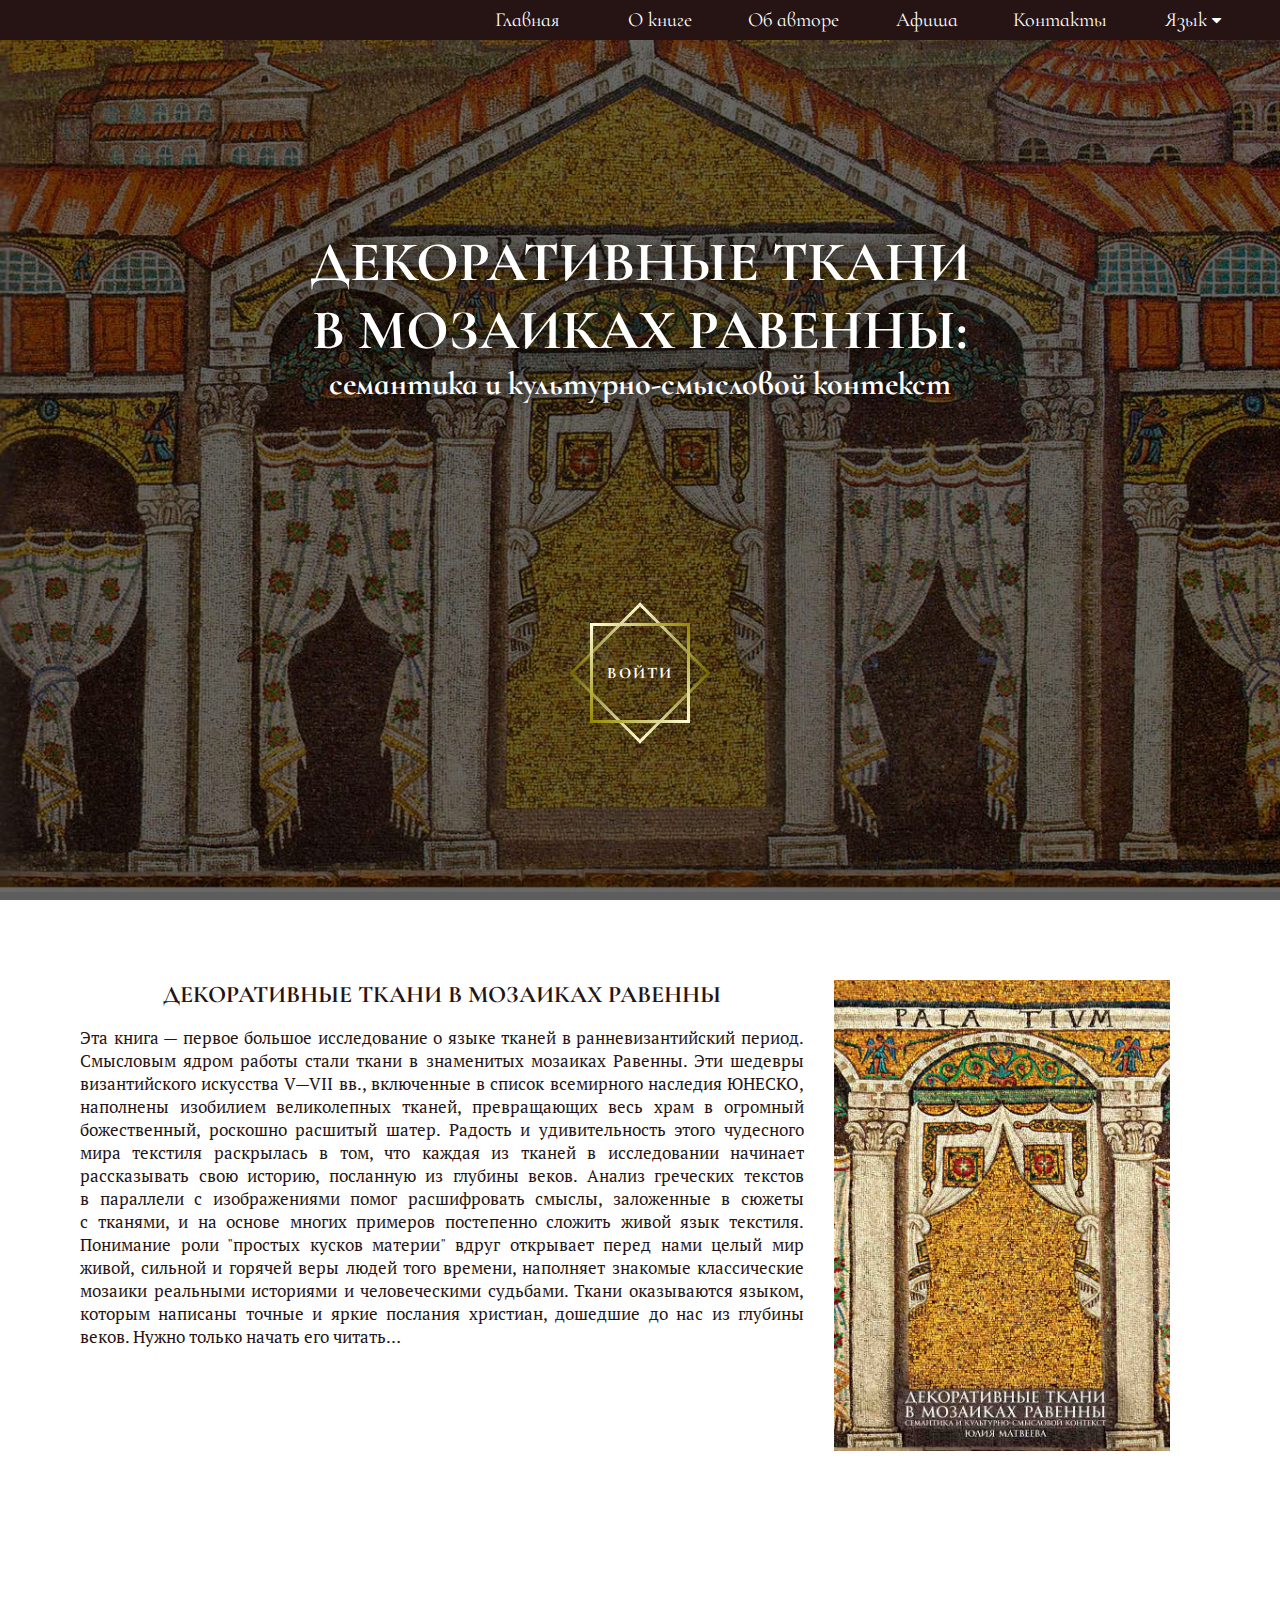
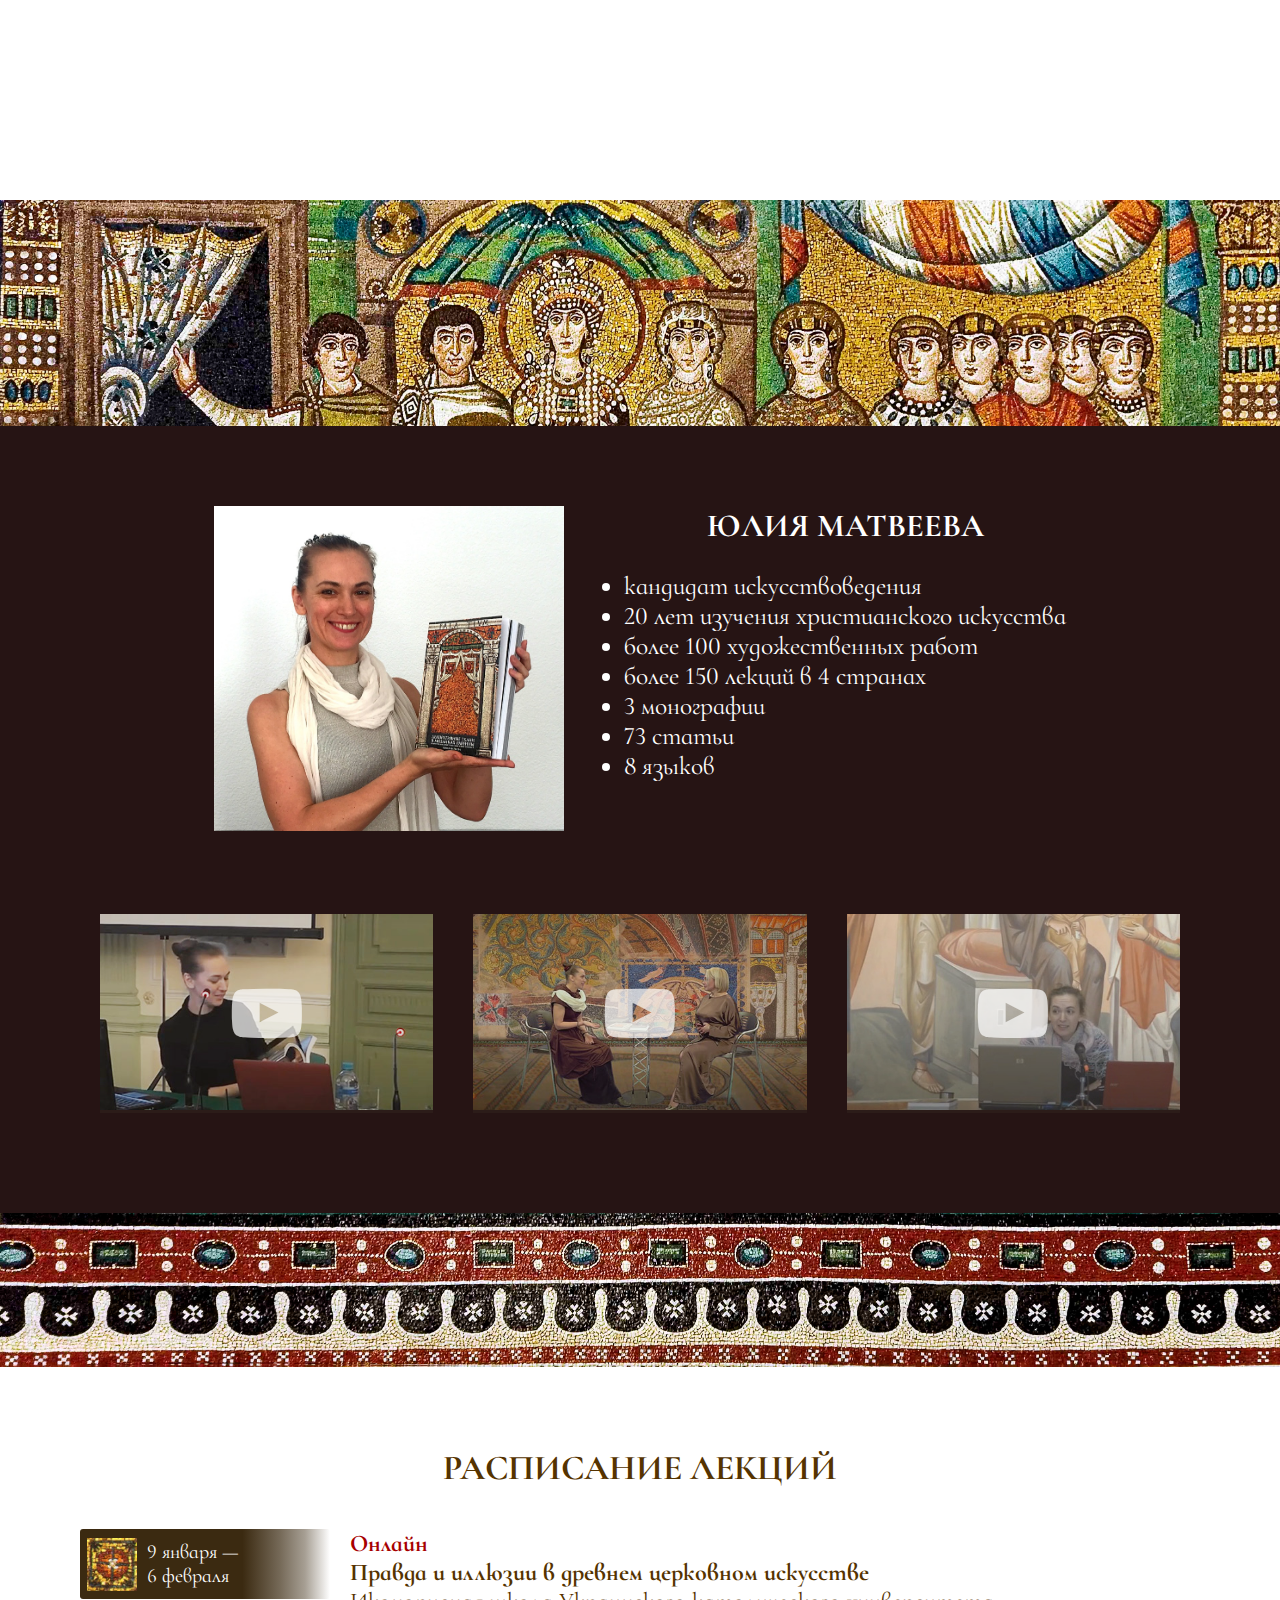
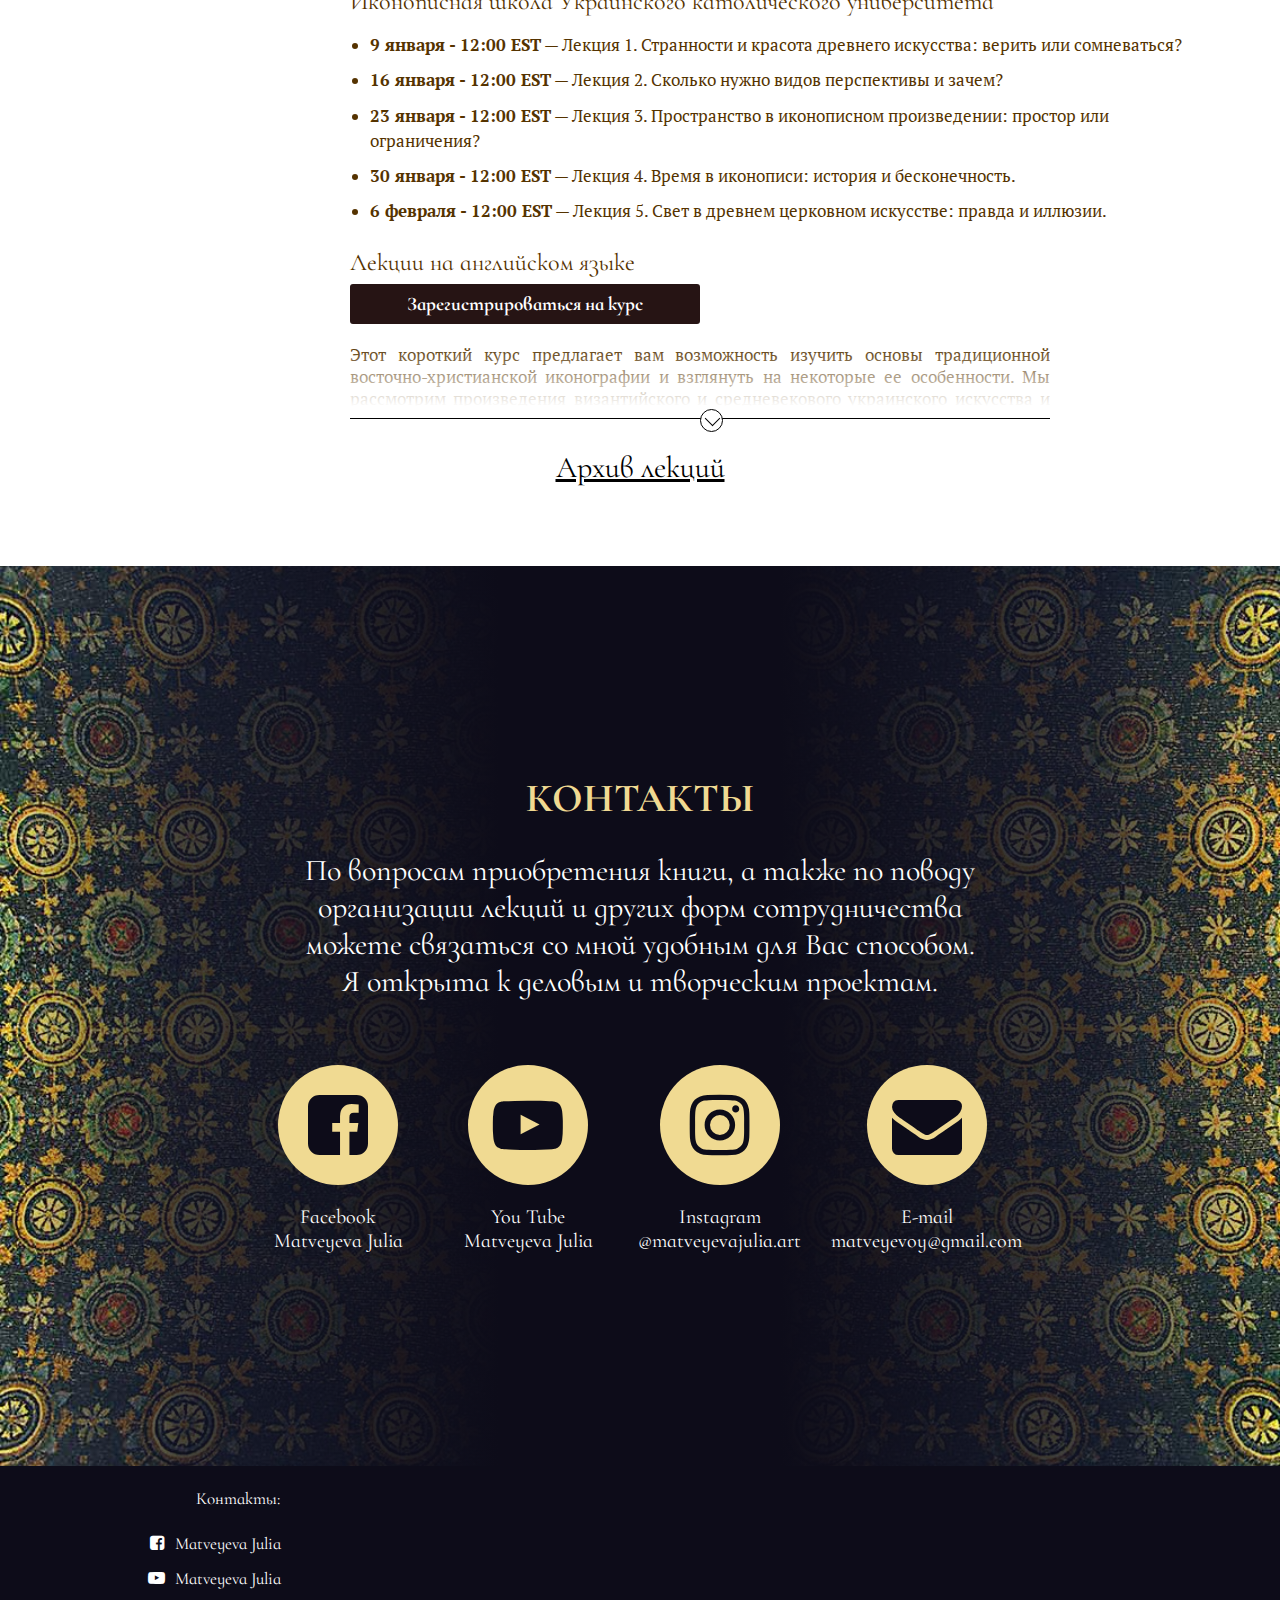
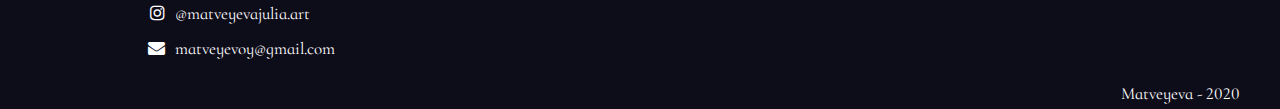
==== index.html @ dfc127df "End of line in index files to LF" ====
<!DOCTYPE html>
<html>
<head>
    <meta charset="UTF-8">
    <meta name="viewport" content="width=device-width, initial-scale=1.0">
    <title>Юлия Матвеева | Декоративные ткани в мозаиках Равенны</title>
    <meta name="description" content="Официальный сайт искусствоведа Юлии Матвеевой. Лекции и публикации о символике литургических тканей в раннехристианских мозаиках">
    <meta name="robots" content="index, follow" />
    <link href="https://matveyevajulia.art/" rel="canonical">
    <link rel="alternate" hreflang="ru" href="https://matveyevajulia.art/" />
    <link rel="alternate" hreflang="en" href="https://matveyevajulia.art/en/" />
    <link rel="shortcut icon" type="image/x-icon" href="favicon.ico" />
    <link href="styles/styles.css" type="text/css" rel="stylesheet">
    <link href="https://maxcdn.bootstrapcdn.com/font-awesome/4.7.0/css/font-awesome.min.css" type="text/css" rel="stylesheet">
    <link rel="preconnect" href="https://fonts.gstatic.com">
    <link href="https://fonts.googleapis.com/css?family=Cormorant+Infant|PT+Serif:wght@400;700|Source+Sans+Pro:wght@700|Montserrat:wght@400;500|Roboto:wght@400;500|Philosopher:wght@400;700&display=swap" rel="stylesheet">
</head>

<body>
<header>
    <nav>
    <ul class="navbar">
        <li><a class="navbar__link" href="https://matveyevajulia.art/">Главная</a></li>
        <li><a class="navbar__link" href="#book">О книге</a></li>
        <li><a class="navbar__link" href="#author">Об авторе</a></li>
        <li><a class="navbar__link" href="https://matveyevajulia.art/lectures.html">Афиша</a></li>
        <li><a class="navbar__link" href="#contacts">Контакты</a></li>
        <li class="dropdown"><a class="navbar__link">Язык&nbsp;<i class="fa fa-caret-down"></i></a>
            <div class="dropdown__list">
                <a class="dropdown__item" href="https://matveyevajulia.art/en/">English</a>
                <a class="dropdown__item" href="https://matveyevajulia.art/">Русский</a>
            </div>
        </li>
        <button class="sidebar__openbtn" onclick="openNav()">&#9776;</button>
    </ul>
    </nav>
</header>

<main>
    <div id="mySidebar" class="sidebar">
        <a href="javascript:void(0)" class="sidebar__closebtn" onclick="closeNav()">&times;</a>
        <div class="sidebar__menu">
            <a class="sidebar__link" href="https://matveyevajulia.art/">Главная</a>
            <a class="sidebar__link" onclick="closeNav()" href="#book">О книге</a>
            <a class="sidebar__link" onclick="closeNav()" href="#author">Об авторе</a>
            <a class="sidebar__link" href="https://matveyevajulia.art/lectures.html">Афиша</a>
            <a class="sidebar__link" onclick="closeNav()" href="#contacts">Контакты</a>
            <br><br>
            <a class="sidebar__link">Язык:</a>
            <a class="sidebar__link" href="https://matveyevajulia.art/en/">English</a>
            <a class="sidebar__link" href="https://matveyevajulia.art/">Русский</a>
        </div>
    </div>

<section id="home" class="home prallax">
    <div class="sepia">
        <div class="title">
            <h1 class="title__upper">ДЕКОРАТИВНЫЕ ТКАНИ <br>В&nbsp;МОЗАИКАХ РАВЕННЫ:</h1>
            <h3>семантика и культурно-смысловой контекст</h3>
        </div>
        <div class="cta-btn">
            <a href="#book" class="cta-btn__link cta-btn__effect">войти</a>
        </div>
    </div>
</section>

<section id="book" class="book">
    <div class="book-description">
        <h2>ДЕКОРАТИВНЫЕ ТКАНИ В&nbsp;МОЗАИКАХ РАВЕННЫ</h2>
        <p>Эта книга — первое большое исследование о&nbsp;языке тканей в&nbsp;ранневизантийский период. Смысловым ядром работы стали ткани в&nbsp;знаменитых мозаиках Равенны. Эти шедевры византийского искусства&nbsp;V—VII&nbsp;вв., включенные в&nbsp;список всемирного наследия&nbsp;ЮНЕСКО, наполнены изобилием великолепных тканей, превращающих весь храм в&nbsp;огромный божественный, роскошно расшитый шатер. Радость и удивительность этого чудесного мира текстиля раскрылась в&nbsp;том, что&nbsp;каждая из&nbsp;тканей в&nbsp;исследовании начинает рассказывать свою историю, посланную из&nbsp;глубины веков. Анализ греческих текстов в&nbsp;параллели с&nbsp;изображениями помог расшифровать смыслы, заложенные в&nbsp;сюжеты с&nbsp;тканями, и&nbsp;на&nbsp;основе многих примеров постепенно сложить живой язык текстиля. Понимание роли "простых кусков материи" вдруг открывает перед нами целый мир живой, сильной и&nbsp;горячей веры людей того времени, наполняет знакомые классические мозаики реальными историями и&nbsp;человеческими судьбами. Ткани оказываются языком, которым написаны точные и&nbsp;яркие послания христиан, дошедшие до&nbsp;нас из&nbsp;глубины веков. Нужно только начать его&nbsp;читать…</p>
    </div>
    <div class="book-cover">
        <img src="ravenna-images/002-Cover-1small.jpg" alt="Book cover">
    </div>
</section>

<img class="decor__img" src="ravenna-images/009-theodora-faces_web.jpg">

<section id="author" class="author">
    <div class="author__container">
        <div class="author__avatar">
            <img class="author__img" src="ravenna-images/024 Portrait with book_crop.jpg" alt="Юлия Матвеева">
        </div>
        <div class="auth-descr">
          <h2 class="auth-descr__headline">ЮЛИЯ МАТВЕЕВА</h2>
          <ul class="auth-descr__list">
              <li>кандидат искусствоведения</li>
              <li>20 лет изучения христианского искусства</li>
              <li>более 100 художественных работ</li>
              <li>более 150 лекций в 4 странах</li>
              <li>3 монографии</li>
              <li>73 статьи</li>
              <li>8 языков</li>
          </ul>
        </div>
    </div>
    <div class="video">
        <div class="video__item">
            <div id="light-1" class="lightbox__light">
                <iframe id="video-1" class="lightbox__iframe" src="https://www.youtube.com/embed/I9l1e0hVhak" frameborder="0" allow="accelerometer; autoplay; encrypted-media; gyroscope; picture-in-picture" allowfullscreen></iframe>
            </div>
            <div id="fade-1" class="lightbox__fade" onClick="lightbox_close1();">
                <a class="lightbox__closex" onclick="lightbox_close1();"></a>
            </div>
            <div id="video_wrapper-1" class="video__wrapper">
                <iframe class="wrapper__iframe" width="560" height="315" src="https://www.youtube.com/embed/I9l1e0hVhak" frameborder="0" allow="accelerometer; autoplay; encrypted-media; gyroscope; picture-in-picture" allowfullscreen></iframe>
            </div>
            <div id="video_overlay-1" class="video__overlay">
                <img class="video__img" src="ravenna-images/video_overlay_tkani_crop0.jpg" alt="Ткани забытых смыслов">
                <div class="video__icon-container" onclick="lightbox_open1();"><i class="fa fa-youtube-play" aria-hidden="true"></i></div>
            </div>
        </div>

        <div class="video__item">
            <div id="light-2" class="lightbox__light">
                <iframe id="video-2" class="lightbox__iframe" src="https://www.youtube.com/embed/jqppnoqoNME" frameborder="0" allow="accelerometer; autoplay; encrypted-media; gyroscope; picture-in-picture" allowfullscreen></iframe>
            </div>
            <div id="fade-2" class="lightbox__fade" onClick="lightbox_close2();">
                <a class="lightbox__closex" onclick="lightbox_close2();"></a> 
            </div>
            <div id="video_wrapper-2" class="video__wrapper">
                <iframe class="wrapper__iframe" width="560" height="315" src="https://www.youtube.com/embed/jqppnoqoNME" frameborder="0" allow="accelerometer; autoplay; encrypted-media; gyroscope; picture-in-picture" allowfullscreen></iframe>
            </div>
            <div id="video_overlay-2" class="video__overlay">
                <img class="video__img" src="ravenna-images/video_overlay_kultura_small1.jpg" alt="Программа КультУра">
                <div class="video__icon-container" onclick="lightbox_open2();"><i class="fa fa-youtube-play" aria-hidden="true"></i></div>
            </div>
        </div>

        <div class="video__item">
            <div id="light-3" class="lightbox__light">
                <iframe id="video-3" class="lightbox__iframe" src="https://www.youtube.com/embed/84jeQnpdbcs" frameborder="0" allow="accelerometer; autoplay; encrypted-media; gyroscope; picture-in-picture" allowfullscreen></iframe>
            </div>
            <div id="fade-3" class="lightbox__fade" onClick="lightbox_close3();">
                <a class="lightbox__closex" onclick="lightbox_close3();"></a>
            </div>
            <div id="video_wrapper-3" class="video__wrapper">
                <iframe class="wrapper__iframe" width="560" height="315" src="https://www.youtube.com/embed/84jeQnpdbcs" frameborder="0" allow="accelerometer; autoplay; encrypted-media; gyroscope; picture-in-picture" allowfullscreen></iframe>
            </div>
            <div id="video_overlay-3" class="video__overlay">
                <img class="video__img" src="ravenna-images/video_overlay_tkani-v_crop1.jpg" alt="Ткани в куполах и апсидах">
                <div class="video__icon-container" onclick="lightbox_open3();"><i class="fa fa-youtube-play" aria-hidden="true"></i></div>
            </div>
        </div>

    </div>
</section>

<img class="decor__img" src="ravenna-images/009-theodora-ribbon_web.jpg">

<section id="timetable" class="timetable">
    <div class="afisha">
        <h2>РАСПИСАНИЕ ЛЕКЦИЙ</h2>
        <div class="stayhome display-none">
            <div class="stayhome__picture"><img class="stayhome__img" src="ravenna-images/sanvitale_crop.jpg"></div>
            <p class="stayhome__message">Запланированных лекций пока&nbsp;нет<br>Оставайтесь дома<br>Берегите себя и&nbsp;своих близких
            <br><br>В ожидании новых встреч вы&nbsp;можете смотреть записи лекций Юлии Матвеевой на&nbsp;<a class="stayhome__link" href="https://www.youtube.com/channel/UCrBBi64IRE66jUUzCjEGi4A">YouTube канале</a></p>
        </div>

        <div class="datelist">
            <li class="lecture-block">
                <div class="flag"><img class="bullet" src="../ravenna-images/bullet.jpg"><div class="date">9 января &mdash; <br>6 февраля</div></div> 
                <div class="event event--online"><b>Правда и иллюзии в&nbsp;древнем церковном искусстве</b>
                    <br>Иконописная школа Украинского католического университета
                    <ul class="lecture-list">
                        <li><span class="lecture-list__date">9 января - 12:00 EST</span> &mdash; Лекция&nbsp;1. Странности и красота древнего искусства: верить или сомневаться?</li>
                        <li><span class="lecture-list__date">16 января - 12:00 EST</span> &mdash; Лекция&nbsp;2. Сколько нужно видов перспективы и зачем?</li>
                        <li><span class="lecture-list__date">23 января - 12:00 EST</span> &mdash; Лекция&nbsp;3. Пространство в иконописном произведении: простор или ограничения?</li>
                        <li><span class="lecture-list__date">30 января - 12:00 EST</span> &mdash; Лекция&nbsp;4. Время в иконописи: история и бесконечность.</li>
                        <li><span class="lecture-list__date">6 февраля - 12:00 EST</span> &mdash; Лекция&nbsp;5. Свет в древнем церковном искусстве: правда и иллюзии.</li>
                    </ul>
                    <div class="price">
                        <p>Лекции на английском языке</p>
                        <a class="basic-btn basic-btn--maroon" href="https://forms.app/sacredartcenter/registration-form" target="_blank">Зарегистрироваться на курс</a>
                    </div>
                        <div class="event-description fade-container">
                        <div id="fade-content-2" class="event-description__text">Этот короткий курс предлагает вам возможность изучить основы традиционной восточно-христианской иконографии и взглянуть на некоторые ее особенности. Мы рассмотрим произведения византийского и средневекового украинского искусства и попытаемся понять взаимосвязь между их богословским / духовным содержанием и художественной формой, в которой это содержание выражено. Обратимся к вопросу: почему некоторые изображения церковного искусства выглядят так странно, что невольно хочется их исправить? Традиционный ответ на этот вопрос был таким: древние художники не понимали правил композиции и анатомии человека. Однако этот ответ выглядит очень наивным и поверхностным, особенно учитывая тот факт, что данные произведения искусства отличаются высоким художественным мастерством. Что, если эти «ошибки» и «искажения» являются преднамеренными и являются частью определенного художественного языка, основанного на законах нашего визуального восприятия?
                            <br><br>Лекции будут посвящены этому особому языку восточно-христианского искусства, который формировался и совершенствовался на протяжении многих веков. Первоначальные замыслы древних авторов становятся очевидными, когда различные аспекты их произведений анализируются и рассматриваются как единое целое.
                            <br>Каждая лекция – одна грань, которая продолжает и достраивает предыдущую. Постепенно раскрывается, как мудро и просто устроены все аспекты художественного языка: формы тел и предметов, пространство, материальность, время и свет. В завершение нас ждет сюрприз – через древнее искусство мы увидим по-новому язык искусства разных времен: от Египта и античной классики до Возрождения, импрессионизма и современных мультфильмов. Что было воспринято искусством Церкви и что оно подарило миру через форму, время, пространство и свет. Курс будет интересен как для тех, кто только знакомится с церковным искусством, так и для тех, кто давно знает и любит его.
                        </div>
                        <div id="fade-overlay-2" class="fade-overlay"></div>
                        <div class="show-more-line"><span class="show-more-circle" onclick="showMore2()"><i id="arrow-2" class="arrow arrow--down"></i></span></div>
                        <!-- <div id="show-more-button-2" class="btn show-more-btn" onclick="showMore2()"><span>Развернуть</span></div> -->
                    </div>
                </div>
            </li>
        </div>
    </div>
    <a class="timetable__archive" href="lectures.html">Архив лекций</a>
</section>

<section id="contacts" class="contacts">
    <div class="blue">
        <h2>КОНТАКТЫ</h2>
        <p class="contact-text">По вопросам приобретения книги, а&nbsp;также по&nbsp;поводу организации лекций и&nbsp;других форм сотрудничества можете&nbsp;связаться со&nbsp;мной удобным для&nbsp;Вас способом.<br>Я открыта к&nbsp;деловым и&nbsp;творческим проектам.</p>
        <div id="linkbar">
            <div class="social" id="facebook">
                <a target="_blank" href="https://www.facebook.com/profile.php?id=100019759774858"><div class="icon"><i class="fa fa-facebook-square" aria-hidden="true"></i></div></a>
                <p>Facebook<br>Matveyeva Julia</p>
            </div>

            <div class="social" id="youtube">
                <a href="https://www.youtube.com/channel/UCrBBi64IRE66jUUzCjEGi4A" target="_blank"><div class="icon"><i class="fa fa-youtube-play" aria-hidden="true"></i></div></a>
                <p>You Tube<br>Matveyeva Julia</p>
            </div>

            <div class="social" id="instagram">
                <a href="https://www.instagram.com/matveyevajulia.art/" target="_blank"><div class="icon"><i class="fa fa-instagram" aria-hidden="true"></i></div></a>
                <p>Instagram<br>@matveyevajulia.art</p>
            </div>

            <div class="social" id="email">
                <a href="mailto:matveyevoy@gmail.com" target="_top"><div class="icon"><i class="fa fa-envelope" aria-hidden="true"></i></div></a>
                <p>E-mail<br>matveyevoy@gmail.com</p>
            </div>

        </div>
    </div>
</section>

</main>

<footer>
    <div class="footer__contacts">
        <p>Контакты:</p>
        <ul class="footer__list">
            <li class="footer__social">
                    <div class="icon--footer"><i class="fa fa-facebook-square" aria-hidden="true"></i>
                    </div>
                    <a target="_blank" href="https://www.facebook.com/profile.php?id=100019759774858">Matveyeva Julia</a>
            </li>
            <li class="footer__social">
                    <div class="icon--footer"><i class="fa fa-youtube-play" aria-hidden="true"></i>
                    </div>
                    <a href="https://www.youtube.com/channel/UCrBBi64IRE66jUUzCjEGi4A" target="_blank">Matveyeva Julia</a>
            </li>
            <li class="footer__social">
                    <div class="icon--footer"><i class="fa fa-instagram" aria-hidden="true"></i>
                    </div>
                    <a href="https://www.instagram.com/matveyevajulia.art/" target="_blank">@matveyevajulia.art</a>
            </li>
            <li class="footer__social">
                    <div class="icon--footer"><i class="fa fa-envelope" aria-hidden="true"></i>
                    </div>
                    <a href="mailto:matveyevoy@gmail.com" target="_top">matveyevoy@gmail.com</a>
            </li>
        </ul>
    </div>
    <div class="footer__copywrite">Matveyeva - 2020</div>
</footer>

<script src="script.js" type="text/javascript"></script>
</body>
</html>
---- styles/styles.css ----
@charset "UTF-8";
*,
*::before,
*::after {
  -webkit-box-sizing: border-box;
  box-sizing: border-box;
}

html {
  scroll-behavior: smooth;
}

body {
  background-color: #e2e2e2;
  font-family: "Cormorant Infant", serif;
  font-size: 10px;
  color: black;
  width: 100%;
  margin: 0;
}

@media (max-width: 500px) {
  body {
    font-size: 7px;
  }
}

a {
  text-decoration: none;
  color: black;
  cursor: pointer;
}

ul {
  list-style: none;
  padding: 0;
}

.cta-btn {
  height: 100px;
  display: -webkit-box;
  display: -ms-flexbox;
  display: flex;
  -webkit-box-align: center;
      -ms-flex-align: center;
          align-items: center;
  -webkit-box-pack: center;
      -ms-flex-pack: center;
          justify-content: center;
  -webkit-font-smoothing: antialiased;
  padding-top: 30vh;
  font-family: "Cormorant Infant", serif;
}

.cta-btn__link {
  color: white;
  text-decoration: none;
  -webkit-transition: 0.3s all ease;
  transition: 0.3s all ease;
}

.cta-btn__link:hover {
  color: white;
}

.cta-btn__link:focus {
  text-decoration: none;
}

.cta-btn__link:active {
  color: #FFF;
}

.cta-btn__effect {
  width: 100px;
  height: 100px;
  line-height: 100px;
  text-align: center;
  text-transform: uppercase;
  letter-spacing: 2px;
  font-weight: bold;
  font-size: 1.6em;
  position: relative;
}

.cta-btn__effect:after {
  -webkit-transition: 0.3s all ease;
  transition: 0.3s all ease;
  content: '';
  position: absolute;
  left: 0;
  top: 0;
  bottom: 0;
  right: 0;
  /*border-radius:3px; */
  border: 3px solid;
  border-image-source: linear-gradient(45deg, #948900, #fffed5, #948900);
  border-image-slice: 1;
}

.cta-btn__effect:before {
  content: '';
  position: absolute;
  /*border-radius:3px; */
  left: 0;
  top: 0;
  bottom: 0;
  right: 0;
  -webkit-transform: rotate(45deg);
  transform: rotate(45deg);
  border: 3px solid;
  border-image-source: linear-gradient(45deg, #746b00, #fffed5, #746b00);
  border-image-slice: 1;
}

.cta-btn__effect:hover:after {
  -webkit-transform: rotate(45deg);
  transform: rotate(45deg);
}

.cta-btn__effect:active {
  -webkit-transform: scale(1.1);
  transform: scale(1.1);
}

.cta-btn__effect:active:before {
  background-color: white;
}

.cta-btn__effect:active:after {
  border-color: white;
}

@media (max-width: 960px) {
  .cta-btn {
    padding-top: 100px;
  }
}

@media (max-width: 500px) {
  .cta-btn {
    font-size: 1.5em;
  }
}

.basic-btn {
  display: block;
  width: 350px;
  border-radius: 3px;
  padding: 5px;
  font-size: 0.8em;
  font-weight: bold;
  text-align: center;
}

.basic-btn--maroon {
  background-color: #261414;
  border: 3px solid #261414;
  color: white;
}

.basic-btn--maroon:hover {
  background-color: white;
  color: #261414;
}

.basic-btn--white {
  background-color: white;
  border: 3px solid white;
  color: #261414;
}

.basic-btn--white:hover {
  background-color: #261414;
  color: white;
}

.order-btn {
  width: 200px;
  font-size: 2em;
  margin: 40px 20px 20px 50px;
}

.contact-form {
  display: -webkit-box;
  display: -ms-flexbox;
  display: flex;
  margin: 80px;
  color: white;
}

.fs-frm {
  border: 2px solid white;
  border-radius: 3px;
  padding: 20px;
  max-width: 50%;
}

.fs-frm--lightbox {
  margin: auto;
  display: block;
  max-width: 500px;
  font-family: "PT Serif", serif;
  background-color: white;
}

@media (max-width: 1100px) {
  .contact-form {
    -webkit-box-orient: vertical;
    -webkit-box-direction: normal;
        -ms-flex-direction: column;
            flex-direction: column;
    -webkit-box-align: center;
        -ms-flex-align: center;
            align-items: center;
  }
}

.fs-frm__label {
  border: none;
  border-radius: 3px;
  width: 100%;
  padding: 0;
  margin: 0;
  font-size: .825rem;
  margin-bottom: .5rem;
  padding-top: .2rem;
  display: -webkit-box;
  display: -ms-flexbox;
  display: flex;
  -webkit-box-align: baseline;
      -ms-flex-align: baseline;
          align-items: baseline;
}

.fs-frm__input {
  border: none;
  border-radius: 3px;
  display: block;
  width: 100%;
  padding: 0;
  margin: 0;
  border: 1px solid rgba(0, 0, 0, 0.2);
  background-color: rgba(0, 0, 0, 0.1);
  padding: .75em 1rem;
  margin-bottom: 1.1rem;
}

.fs-frm__select {
  border: none;
  border-radius: 3px;
  display: block;
  width: 100%;
  padding: 0;
  margin: 0;
  background-color: rgba(0, 0, 0, 0.1);
  padding: .75em 1rem;
  margin-bottom: 1.1rem;
  color: gray;
}

.fs-frm__select--lightbox {
  border: 1px solid rgba(0, 0, 0, 0.2);
}

.fs-frm__textarea {
  border-radius: 3px;
  display: block;
  width: 100%;
  padding: 0;
  margin: 0;
  border: 1px solid rgba(0, 0, 0, 0.2);
  background-color: rgba(0, 0, 0, 0.1);
  padding: .75em 1rem;
  margin-bottom: 1.1rem;
  resize: vertical;
}

.fs-frm__fieldset {
  border: none;
  border-radius: 3px;
  display: block;
  width: 100%;
  padding: 0;
  margin: 0;
}

.fs-frm legend,
.fs-frm ::-webkit-input-placeholder {
  font-size: .825rem;
  margin-bottom: .5rem;
  padding-top: .2rem;
  display: -webkit-box;
  display: flex;
  -webkit-box-align: baseline;
          align-items: baseline;
}

.fs-frm legend,
.fs-frm :-ms-input-placeholder {
  font-size: .825rem;
  margin-bottom: .5rem;
  padding-top: .2rem;
  display: -ms-flexbox;
  display: flex;
  -ms-flex-align: baseline;
      align-items: baseline;
}

.fs-frm legend,
.fs-frm ::-ms-input-placeholder {
  font-size: .825rem;
  margin-bottom: .5rem;
  padding-top: .2rem;
  display: -ms-flexbox;
  display: flex;
  -ms-flex-align: baseline;
      align-items: baseline;
}

.fs-frm legend,
.fs-frm ::placeholder {
  font-size: .825rem;
  margin-bottom: .5rem;
  padding-top: .2rem;
  display: -webkit-box;
  display: -ms-flexbox;
  display: flex;
  -webkit-box-align: baseline;
      -ms-flex-align: baseline;
          align-items: baseline;
}

.fs-frm input:focus,
.fs-frm select:focus,
.fs-frm textarea:focus {
  background-color: white;
  outline-style: solid;
  outline-width: thin;
  outline-color: gray;
  outline-offset: -1px;
}

.fs-frm [type="button"],
.fs-frm [type="submit"],
.fs-frm [type="reset"] {
  width: auto;
  cursor: pointer;
  -webkit-appearance: button;
  -moz-appearance: button;
  appearance: button;
}

.fs-frm [type="button"]:focus,
.fs-frm [type="submit"]:focus,
.fs-frm [type="reset"]:focus {
  outline: none;
}

.fs-frm [type="submit"],
.fs-frm [type="reset"] {
  margin-bottom: 0;
}

.fs-frm [type="checkbox"] {
  -webkit-appearance: checkbox;
     -moz-appearance: checkbox;
          appearance: checkbox;
  display: inline-block;
  width: auto;
  margin: 0 .5em 0 0 !important;
}

.fs-frm [type="radio"] {
  -webkit-appearance: radio;
     -moz-appearance: radio;
          appearance: radio;
}

.form-row {
  display: -webkit-box;
  display: -ms-flexbox;
  display: flex;
  -webkit-box-pack: justify;
      -ms-flex-pack: justify;
          justify-content: space-between;
}

.form-block:first-child {
  margin-right: 10px;
}

@media (max-width: 525px) {
  .form-row {
    -webkit-box-orient: vertical;
    -webkit-box-direction: normal;
        -ms-flex-direction: column;
            flex-direction: column;
  }
  .form-block:first-child {
    margin-right: 0;
  }
}

.fs-frm__button {
  font-size: 1.7em;
  font-family: "Cormorant Infant", serif;
  margin-right: auto;
  margin-left: auto;
}

.fs-frm__button--lightbox {
  font-size: 1.8em;
  font-family: "PT Serif", serif;
  font-weight: normal;
}

header {
  display: -webkit-box;
  display: -ms-flexbox;
  display: flex;
  -webkit-box-orient: horizontal;
  -webkit-box-direction: normal;
      -ms-flex-direction: row;
          flex-direction: row;
  -webkit-box-pack: end;
      -ms-flex-pack: end;
          justify-content: flex-end;
  position: fixed;
  width: 100%;
  top: 0;
  height: 40px;
  padding: 0px 20px;
  background-color: #261414;
  z-index: 1;
}

nav {
  display: -webkit-box;
  display: -ms-flexbox;
  display: flex;
  -webkit-box-align: center;
      -ms-flex-align: center;
          align-items: center;
  text-align: center;
  width: 800px;
}

.navbar {
  font-size: 2em;
  display: -webkit-box;
  display: -ms-flexbox;
  display: flex;
  -webkit-box-orient: horizontal;
  -webkit-box-direction: normal;
      -ms-flex-direction: row;
          flex-direction: row;
  -ms-flex-pack: distribute;
      justify-content: space-around;
  -webkit-box-align: center;
      -ms-flex-align: center;
          align-items: center;
  margin: 0;
  height: 100%;
  width: 100%;
}

nav li {
  display: -webkit-box;
  display: -ms-flexbox;
  display: flex;
  height: 100%;
  width: 100%;
}

.navbar__link {
  color: white;
  display: -webkit-box;
  display: -ms-flexbox;
  display: flex;
  height: 100%;
  width: 100%;
  -webkit-box-align: center;
      -ms-flex-align: center;
          align-items: center;
  -webkit-box-pack: center;
      -ms-flex-pack: center;
          justify-content: center;
  position: relative;
}

.navbar__link .fa {
  font-size: 0.8em;
}

.dropdown__list {
  display: none;
  position: absolute;
  background-color: #261414;
  min-width: 150px;
  padding: 40px 15px 15px 15px;
  z-index: 1;
}

.dropdown:hover .dropdown__list {
  display: block;
}

.dropdown__item {
  display: block;
  padding: 5px;
  color: white;
}

.dropdown__item:hover {
  text-decoration: underline;
}

@media (max-width: 800px) {
  header {
    padding: 0;
  }
  nav {
    width: 100%;
  }
  .navbar__link {
    width: 100%;
  }
}

a.navbar__link:after {
  background: none repeat scroll 0 0 transparent;
  bottom: 0;
  content: "";
  display: block;
  height: 2px;
  left: 50%;
  position: absolute;
  background: #fff;
  -webkit-transition: width 0.3s ease 0s, left 0.3s ease 0s;
  transition: width 0.3s ease 0s, left 0.3s ease 0s;
  width: 0;
}

a.navbar__link:hover:after {
  width: 100%;
  left: 0;
}

@media screen and (max-width: 750px) {
  .navbar__link {
    display: none;
  }
}

main {
  display: -webkit-box;
  display: -ms-flexbox;
  display: flex;
  -webkit-box-orient: vertical;
  -webkit-box-direction: normal;
      -ms-flex-direction: column;
          flex-direction: column;
  text-align: center;
}

h1 {
  font-size: 3.5em;
}

h2 {
  font-size: 1.4em;
}

h3 {
  font-size: 2em;
}

h1, h2, h3 {
  margin: 0;
}

section {
  padding: 80px 80px;
}

@media (max-width: 940px) {
  section {
    padding: 60px 60px;
  }
}

@media (max-width: 700px) {
  section {
    padding: 60px 40px;
  }
}

@media (max-width: 500px) {
  section {
    padding: 60px 20px;
  }
}

.sidebar {
  height: 100%;
  width: 0;
  /* will be changed this with JavaScript */
  position: fixed;
  z-index: 1;
  top: 0;
  right: 0;
  background-color: #261414;
  overflow-x: hidden;
  padding-top: 60px;
  -webkit-transition: 0.5s;
  transition: 0.5s;
}

.sidebar__menu {
  text-align: left;
}

/* The sidebar links */
.sidebar__link {
  padding: 8px 8px 8px 40px;
  text-decoration: none;
  font-size: 25px;
  color: white;
  display: block;
  -webkit-transition: 0.3s;
  transition: 0.3s;
}

.sidebar__link:hover {
  color: #f1f1f1;
}

/* Position and style the close button (top right corner) */
.sidebar__closebtn {
  position: absolute;
  top: 20px;
  right: 20px;
  line-height: 0;
  font-size: 60px;
  margin-left: 50px;
  color: white;
  display: block;
}

/* The button used to open the sidebar */
.sidebar__openbtn {
  display: none;
  font-size: 30px;
  cursor: pointer;
  background-color: #261414;
  color: white;
  border: none;
  padding: 0 20px;
}

/* On smaller screens, where height is less than 450px, change the style of the sidenav (less padding and a smaller font size) */
@media screen and (max-height: 450px) {
  .sidebar {
    padding-top: 15px;
  }
  .sidebar__link {
    font-size: 18px;
  }
}

@media screen and (max-width: 750px) {
  .sidebar__openbtn {
    display: block;
  }
}

.home {
  display: block;
  height: 100vh;
  color: white;
  padding: 0;
  margin: 0;
}

.prallax {
  background-image: url("../ravenna-images/001-home_web.jpg");
  background-position: center;
  background-attachment: fixed;
  background-repeat: no-repeat;
  background-size: 100%;
  height: 100vh;
}

.sepia {
  display: -webkit-box;
  display: -ms-flexbox;
  display: flex;
  -webkit-box-orient: vertical;
  -webkit-box-direction: normal;
      -ms-flex-direction: column;
          flex-direction: column;
  -webkit-box-align: center;
      -ms-flex-align: center;
          align-items: center;
  -webkit-box-pack: center;
      -ms-flex-pack: center;
          justify-content: center;
  width: 100%;
  height: 100%;
  background-color: #00000096;
}

@media screen and (max-device-width: 1024px) {
  .prallax {
    background-attachment: scroll;
  }
}

@media (max-width: 930px) {
  .home {
    background-size: cover;
  }
}

.title {
  width: 70%;
  color: white;
  font-size: 1.6em;
  text-shadow: 1px 1px 20px black;
  font-family: "Cormorant Infant", serif;
}

.title__upper {
  text-transform: uppercase;
}

@media (max-width: 600px) {
  .title {
    width: 90%;
  }
}

.book {
  display: -webkit-box;
  display: -ms-flexbox;
  display: flex;
  -webkit-box-orient: horizontal;
  -webkit-box-direction: normal;
      -ms-flex-direction: row;
          flex-direction: row;
  background-color: white;
  -webkit-box-align: top;
      -ms-flex-align: top;
          align-items: top;
  min-height: 100vh;
}

.book-cover {
  min-width: 30%;
  margin-right: 30px;
}

img {
  width: 100%;
}

@media (max-width: 900px) {
  .book-cover {
    margin: 0 0 40px 0;
    width: 50%;
  }
}

.book-description {
  font-size: 1.7em;
  text-align: justify;
  color: #261414;
  margin-right: 30px;
  font-family: "PT Serif", serif;
}

.book-description h2 {
  text-align: center;
  font-family: "Cormorant Infant", serif;
}

@media (max-width: 900px) {
  .book {
    -webkit-box-orient: vertical;
    -webkit-box-direction: normal;
        -ms-flex-direction: column;
            flex-direction: column;
    -webkit-box-align: center;
        -ms-flex-align: center;
            align-items: center;
  }
  .book-description {
    margin: 0;
  }
}

.book-description__list {
  list-style: disc inside;
}

.book-description__list-li {
  margin-bottom: 5px;
}

.btn--book-order {
  font-size: 1.2em;
  width: 200px;
}

@media (max-width: 900px) {
  .btn--book-order {
    margin-right: auto;
    margin-left: auto;
  }
}

.book-description__long {
  font-size: 0.9em;
}

.author {
  display: -webkit-box;
  display: -ms-flexbox;
  display: flex;
  -webkit-box-orient: vertical;
  -webkit-box-direction: normal;
      -ms-flex-direction: column;
          flex-direction: column;
  background-color: #261414;
  -webkit-box-align: top;
      -ms-flex-align: top;
          align-items: top;
}

.author__container {
  display: -webkit-box;
  display: -ms-flexbox;
  display: flex;
  -webkit-box-orient: horizontal;
  -webkit-box-direction: normal;
      -ms-flex-direction: row;
          flex-direction: row;
  -webkit-box-pack: center;
      -ms-flex-pack: center;
          justify-content: center;
  overflow: hidden;
}

.author__avatar {
  width: 350px;
  margin-right: 30px;
}

.auth-descr {
  font-size: 2.3em;
  text-align: left;
  color: white;
  margin-left: 30px;
}

.auth-descr__headline {
  text-align: center;
  font-family: "Cormorant Infant", serif;
}

.auth-descr__list {
  list-style: outside;
  font-size: 1.1em;
}

@media (max-width: 900px) {
  .author__container {
    -webkit-box-align: center;
        -ms-flex-align: center;
            align-items: center;
  }
  .author__avatar {
    width: 250px;
    margin-right: 20px;
  }
  .author__img {
    border-radius: 50%;
  }
}

@media (max-width: 800px) {
  .author__container {
    -webkit-box-orient: vertical;
    -webkit-box-direction: normal;
        -ms-flex-direction: column;
            flex-direction: column;
  }
  .author__avatar {
    width: 250px;
    margin: 0 0 20px 0;
  }
}

@media (max-width: 500px) {
  .author__avatar {
    width: 150px;
  }
}

.video {
  display: -webkit-box;
  display: -ms-flexbox;
  display: flex;
  -webkit-box-orient: horizontal;
  -webkit-box-direction: normal;
      -ms-flex-direction: row;
          flex-direction: row;
  -ms-flex-pack: distribute;
      justify-content: space-around;
  -webkit-box-align: center;
      -ms-flex-align: center;
          align-items: center;
  margin-top: 60px;
}

.video__item {
  position: relative;
  display: inline-block;
  margin: 20px;
  width: 30%;
}

.video__wrapper {
  position: relative;
  padding-bottom: 56.25%;
  /* 16:9 */
  height: 0;
  overflow: hidden;
  display: none;
}

.wrapper__iframe {
  position: absolute;
  top: 0;
  left: 0;
  width: 100%;
  height: 100%;
}

.video__overlay {
  cursor: pointer;
}

.video__img {
  width: 100%;
}

.video__icon-container {
  position: absolute;
  font-size: 7em;
  top: 0;
  left: 0;
  width: 100%;
  height: 100%;
  display: -webkit-box;
  display: -ms-flexbox;
  display: flex;
  -webkit-box-pack: center;
      -ms-flex-pack: center;
          justify-content: center;
  -webkit-box-align: center;
      -ms-flex-align: center;
          align-items: center;
  background-color: rgba(70, 61, 44, 0.2);
  color: rgba(255, 255, 255, 0.7);
}

.video__icon-container:hover {
  background-color: transparent;
  color: white;
  transform: scale(1.2);
  -webkit-transform: scale(1.2);
  -webkit-transition: -webkit-transform 0.3s;
  transition: -webkit-transform 0.3s;
  transition: transform 0.3s;
  transition: transform 0.3s, -webkit-transform 0.3s;
  -webkit-transition: transform 0.3s;
}

.lightbox__fade {
  display: none;
  position: fixed;
  top: 0%;
  left: 0%;
  width: 100%;
  height: 100%;
  background-color: black;
  z-index: 1001;
  -moz-opacity: 0.8;
  opacity: .80;
  filter: alpha(opacity=80);
}

.lightbox__light {
  display: none;
  position: fixed;
  top: 50%;
  left: 50%;
  max-width: 600px;
  max-height: 360px;
  margin-left: -300px;
  margin-top: -180px;
  border: 2px solid #FFF;
  background: #FFF;
  z-index: 1002;
  overflow: visible;
}

.lightbox--form {
  display: none;
  /* Hidden by default */
  position: fixed;
  /* Stay in place */
  z-index: 10000;
  /* Sit on top */
  padding-top: 100px;
  /* Location of the box */
  left: 0;
  top: 0;
  width: 100%;
  /* Full width */
  height: 100%;
  /* Full height */
  overflow: auto;
  /* Enable scroll if needed */
  background-color: black;
  /* Fallback color */
  background-color: rgba(0, 0, 0, 0.9);
  /* Black w/ opacity */
}

.lightbox-close--form {
  position: absolute;
  top: 10px;
  right: 35px;
  color: #f1f1f1;
  font-size: 6em;
  font-weight: bold;
  -webkit-transition: 0.3s;
  transition: 0.3s;
}

.lightbox-close--form:hover, .lightbox-close--form:focus {
  color: #bbb;
  text-decoration: none;
  cursor: pointer;
}

@media (max-width: 525px) {
  .lightbox--form {
    padding-top: 60px;
  }
  .lightbox-close--form {
    top: 5px;
  }
}

.lightbox__iframe {
  width: 560px;
  height: 315px;
}

.lightbox__closex {
  float: right;
  cursor: pointer;
  color: #fff;
  font-size: 9em;
  line-height: 0px;
  padding: 11px 3px;
  position: absolute;
  right: 5px;
  top: 5px;
  z-index: 1002;
  opacity: 0.9;
}

.lightbox__closex--form {
  font-size: 7em;
}

.lightbox__closex:before {
  content: "×";
}

@media (max-width: 800px) {
  .video {
    -webkit-box-orient: vertical;
    -webkit-box-direction: normal;
        -ms-flex-direction: column;
            flex-direction: column;
    margin: 0;
  }
  .video__item {
    width: 100%;
  }
}

.timetable {
  display: -webkit-box;
  display: -ms-flexbox;
  display: flex;
  -webkit-box-orient: vertical;
  -webkit-box-direction: normal;
      -ms-flex-direction: column;
          flex-direction: column;
  background-color: white;
  -webkit-box-align: center;
      -ms-flex-align: center;
          align-items: center;
  color: #553300;
}

.timetable h2 {
  font-size: 3.5em;
  margin-bottom: 40px;
  font-family: "Cormorant Infant", serif;
}

.afisha {
  display: -webkit-box;
  display: -ms-flexbox;
  display: flex;
  -webkit-box-orient: vertical;
  -webkit-box-direction: normal;
      -ms-flex-direction: column;
          flex-direction: column;
}

.stayhome {
  display: -webkit-box;
  display: -ms-flexbox;
  display: flex;
  -webkit-box-orient: horizontal;
  -webkit-box-direction: normal;
      -ms-flex-direction: row;
          flex-direction: row;
  margin-bottom: 20px;
}

.stayhome__picture {
  min-width: 200px;
  max-width: 200px;
  margin-right: 30px;
}

@media (max-width: 600px) {
  .stayhome__picture {
    display: none;
  }
}

.stayhome__message {
  font-size: 3em;
  text-align: left;
  margin: 0;
}

.stayhome__link {
  text-decoration: underline;
  color: #a70000;
}

@media (max-width: 860px) {
  .stayhome__message {
    font-size: 2.5em;
  }
}

.datelist {
  text-align: left;
  font-size: 2em;
  list-style-type: none;
}

.lecture-block {
  padding-bottom: 30px;
  display: -webkit-box;
  display: -ms-flexbox;
  display: flex;
  -webkit-box-orient: horizontal;
  -webkit-box-direction: normal;
      -ms-flex-direction: row;
          flex-direction: row;
}

.lecture-block--empty {
  display: none;
}

.flag {
  display: -webkit-box;
  display: -ms-flexbox;
  display: flex;
  -webkit-box-orient: horizontal;
  -webkit-box-direction: normal;
      -ms-flex-direction: row;
          flex-direction: row;
  -webkit-box-pack: left;
      -ms-flex-pack: left;
          justify-content: left;
  -webkit-box-align: center;
      -ms-flex-align: center;
          align-items: center;
  background: #3b2a11;
  background: -webkit-gradient(linear, left top, right top, color-stop(65%, #3b2a11), color-stop(80%, rgba(59, 42, 17, 0.7)), color-stop(90%, rgba(59, 42, 17, 0.45)), to(rgba(255, 255, 255, 0)));
  background: linear-gradient(90deg, #3b2a11 65%, rgba(59, 42, 17, 0.7) 80%, rgba(59, 42, 17, 0.45) 90%, rgba(255, 255, 255, 0) 100%);
  filter: progid:DXImageTransform.Microsoft.gradient(startColorstr="#3b2a11",endColorstr="#ffffff",GradientType=1);
  min-width: 250px;
  height: 70px;
  padding: 5px 0;
  border-radius: 3px;
}

.bullet {
  width: 50px;
  margin-left: 7px;
}

.date {
  margin-left: 10px;
  color: white;
}

.event {
  font-size: 1.2em;
  padding-left: 20px;
}

.lecture-list {
  font-family: 'PT Serif', serif;
  list-style-type: disc;
  font-size: 0.7em;
  padding-left: 20px;
  line-height: 1.5;
}

.lecture-list li {
  margin: 10px 0 10px 0;
}

.lecture-list__date {
  font-weight: bold;
}

.price p {
  margin-bottom: 7px;
}

.price__comment {
  margin-top: 0;
  font-family: 'PT Serif', serif;
  font-size: 0.6em;
  max-width: 700px;
}

@media (max-width: 800px) {
  .datelist li {
    -webkit-box-orient: vertical;
    -webkit-box-direction: normal;
        -ms-flex-direction: column;
            flex-direction: column;
  }
  .event {
    padding: 20px 0 0 0;
  }
}

@media (max-width: 500px) {
  .flag {
    height: 55px;
  }
  .bullet {
    width: 40px;
  }
  .date {
    font-size: 1.3em;
  }
}

.event-description {
  text-align: center;
  max-width: 700px;
  display: inline-block;
}

.display-none {
  display: none;
}

.fade-container {
  margin: auto;
  position: relative;
}

.event-description__text {
  font-family: 'PT Serif', serif;
  margin-top: 20px;
  font-size: 0.7em;
  text-align: justify;
  max-height: 65px;
  overflow: hidden;
}

@media (max-width: 500px) {
  .event-description__text {
    text-align: left;
  }
}

.fade-overlay {
  background: -webkit-gradient(linear, left bottom, left top, color-stop(4%, white), to(rgba(255, 255, 255, 0)));
  background: linear-gradient(0deg, white 4%, rgba(255, 255, 255, 0) 100%);
  display: block;
  height: 65px;
  position: absolute;
  top: 20px;
  right: 0;
  left: 0;
  text-align: center;
  -webkit-transition: background 150ms ease-in;
  transition: background 150ms ease-in;
}

.show-more-line {
  height: 10px;
  border-bottom: 1px solid black;
  position: relative;
}

.show-more-circle {
  border: 1px solid black;
  border-radius: 50%;
  position: absolute;
  width: 23px;
  height: 23px;
  background-color: white;
  cursor: pointer;
  -webkit-transition: -webkit-transform .3s;
  transition: -webkit-transform .3s;
  transition: transform .3s;
  transition: transform .3s, -webkit-transform .3s;
}

.show-more-circle:hover {
  -webkit-transform: scale(1.1);
          transform: scale(1.1);
}

.arrow {
  border: solid black;
  border-width: 0 1px 1px 0;
  display: inline-block;
  padding: 5px;
  position: absolute;
  margin-left: -5px;
}

.arrow--down {
  transform: rotate(45deg);
  -webkit-transform: rotate(45deg);
  margin-top: 3px;
}

.arrow--up {
  transform: rotate(-135deg);
  -webkit-transform: rotate(-135deg);
  margin-top: 7px;
}

.btn {
  line-height: 40px;
  height: 40px;
  text-align: center;
  width: 250px;
  cursor: pointer;
  display: inline-block;
}

.show-more-btn {
  color: #553300;
  -webkit-transition: all 0.3s;
  transition: all 0.3s;
  position: relative;
  margin-top: 10px;
}

.show-more-btn span {
  -webkit-transition: all 0.3s;
  transition: all 0.3s;
}

.show-more-btn::before {
  content: '';
  position: absolute;
  bottom: 0;
  left: 0;
  width: 100%;
  height: 100%;
  opacity: 0;
  -webkit-transition: all 0.3s;
  transition: all 0.3s;
  border-top-width: 1px;
  border-bottom-width: 1px;
  border-top-style: solid;
  border-bottom-style: solid;
  border-top-color: #553300;
  border-bottom-color: #553300;
  -webkit-transform: scale(0.1, 1);
          transform: scale(0.1, 1);
}

.show-more-btn:hover span {
  letter-spacing: 2px;
}

.show-more-btn:hover::before {
  opacity: 1;
  -webkit-transform: scale(1, 1);
          transform: scale(1, 1);
}

.show-more-btn::after {
  content: '';
  position: absolute;
  bottom: 0;
  left: 0;
  width: 100%;
  height: 100%;
  -webkit-transition: all 0.3s;
  transition: all 0.3s;
  background-color: transparent;
}

.show-more-btn:hover::after {
  opacity: 0;
  -webkit-transform: scale(0.1, 1);
          transform: scale(0.1, 1);
}

.timetable__archive {
  font-size: 3em;
  text-decoration: underline;
}

.event--cancelled::before {
  content: "Лекция отменена в связи с карантином";
  display: block;
  color: #a70000;
  font-weight: bold;
}

.event--online::before {
  content: "Онлайн";
  display: block;
  color: #a70000;
  font-weight: bold;
}

.event--online-en::before {
  content: "Online event";
  display: block;
  color: #a70000;
  font-weight: bold;
}

.contacts {
  display: -webkit-box;
  display: -ms-flexbox;
  display: flex;
  -webkit-box-orient: vertical;
  -webkit-box-direction: normal;
      -ms-flex-direction: column;
          flex-direction: column;
  background-color: lightgray;
  background-image: url(../ravenna-images/020-forzas-2-double_web.jpg);
  background-position: center;
  background-size: 100%;
  -webkit-box-pack: center;
      -ms-flex-pack: center;
          justify-content: center;
  -webkit-box-align: center;
      -ms-flex-align: center;
          align-items: center;
  min-height: 100vh;
  padding: 0;
}

.blue {
  display: -webkit-box;
  display: -ms-flexbox;
  display: flex;
  -webkit-box-orient: vertical;
  -webkit-box-direction: normal;
      -ms-flex-direction: column;
          flex-direction: column;
  -webkit-box-align: center;
      -ms-flex-align: center;
          align-items: center;
  -webkit-box-pack: center;
      -ms-flex-pack: center;
          justify-content: center;
  width: 100%;
  min-height: 100vh;
  background: #0d0c19;
  background: -webkit-gradient(linear, left top, right top, from(rgba(255, 255, 255, 0)), color-stop(14%, rgba(17, 18, 37, 0.77)), color-stop(39%, #0d0c19), color-stop(50%, #0d0c19), color-stop(61%, #0d0c19), color-stop(86%, rgba(17, 18, 37, 0.77)), to(rgba(255, 255, 255, 0)));
  background: linear-gradient(90deg, rgba(255, 255, 255, 0) 0%, rgba(17, 18, 37, 0.77) 14%, #0d0c19 39%, #0d0c19 50%, #0d0c19 61%, rgba(17, 18, 37, 0.77) 86%, rgba(255, 255, 255, 0) 100%);
  filter: progid:DXImageTransform.Microsoft.gradient(startColorstr="#ffffff",endColorstr="#ffffff",GradientType=1);
}

.contacts h2 {
  font-size: 4em;
  color: #f0da92;
  margin-top: 40px;
  font-family: "Cormorant Infant", serif;
}

.contact-text {
  color: white;
  font-size: 3em;
  max-width: 60%;
}

#linkbar {
  display: -webkit-box;
  display: -ms-flexbox;
  display: flex;
  -ms-flex-wrap: wrap;
      flex-wrap: wrap;
  -webkit-box-pack: center;
      -ms-flex-pack: center;
          justify-content: center;
  -webkit-box-align: center;
      -ms-flex-align: center;
          align-items: center;
  margin-bottom: 30px;
  max-width: 80%;
}

.social {
  display: -webkit-box;
  display: -ms-flexbox;
  display: flex;
  -webkit-box-orient: vertical;
  -webkit-box-direction: normal;
      -ms-flex-direction: column;
          flex-direction: column;
  -webkit-box-align: center;
      -ms-flex-align: center;
          align-items: center;
  margin: 15px;
}

.social p {
  font-size: 2em;
  color: white;
  margin: 0;
}

.icon {
  font-size: 7em;
  margin: 20px;
  color: #0d0c19;
  background-color: #f0da92;
  border-radius: 50%;
  width: 120px;
  height: 120px;
  display: -webkit-box;
  display: -ms-flexbox;
  display: flex;
  -webkit-box-pack: center;
      -ms-flex-pack: center;
          justify-content: center;
  -webkit-box-align: center;
      -ms-flex-align: center;
          align-items: center;
}

@media (max-width: 1000px) {
  .contact-text {
    max-width: 70%;
  }
  .contacts h2 {
    padding-top: 60px;
  }
}

@media (max-width: 860px) {
  .contacts {
    background-size: cover;
  }
  .contacts h2 {
    padding-top: 40px;
  }
  .contact-text {
    font-size: 2.5em;
  }
}

@media (max-width: 535px) {
  #linkbar {
    -webkit-box-orient: vertical;
    -webkit-box-direction: normal;
        -ms-flex-direction: column;
            flex-direction: column;
  }
}

@media (max-width: 500px) {
  .social p {
    font-size: 3.5em;
  }
  .icon {
    font-size: 9em;
  }
}

footer {
  display: -webkit-box;
  display: -ms-flexbox;
  display: flex;
  -webkit-box-orient: vertical;
  -webkit-box-direction: normal;
      -ms-flex-direction: column;
          flex-direction: column;
  text-align: center;
  -webkit-box-pack: center;
      -ms-flex-pack: center;
          justify-content: center;
  font-size: 1.7em;
  padding: 5px 40px;
  background: #0d0c19;
  color: white;
}

footer a {
  color: white;
}

.footer__contacts {
  padding: 0;
  margin-left: 100px;
  color: white;
  -ms-flex-item-align: start;
      align-self: flex-start;
}

.footer__list {
  display: -webkit-box;
  display: -ms-flexbox;
  display: flex;
  -webkit-box-orient: vertical;
  -webkit-box-direction: normal;
      -ms-flex-direction: column;
          flex-direction: column;
}

.footer__social {
  display: -webkit-box;
  display: -ms-flexbox;
  display: flex;
  -webkit-box-orient: horizontal;
  -webkit-box-direction: normal;
      -ms-flex-direction: row;
          flex-direction: row;
  -webkit-box-pack: start;
      -ms-flex-pack: start;
          justify-content: flex-start;
  margin: 7px 0;
}

.icon--footer {
  display: inline-block;
  width: 25px;
  text-align: end;
  margin-right: 10px;
}

.footer__copywrite {
  padding: 0;
  margin: 0;
  color: white;
  -ms-flex-item-align: end;
      align-self: flex-end;
}

@media (max-width: 500px) {
  .footer__contacts {
    -ms-flex-item-align: center;
        -ms-grid-row-align: center;
        align-self: center;
    margin: 0;
  }
}
/*# sourceMappingURL=styles.css.map */
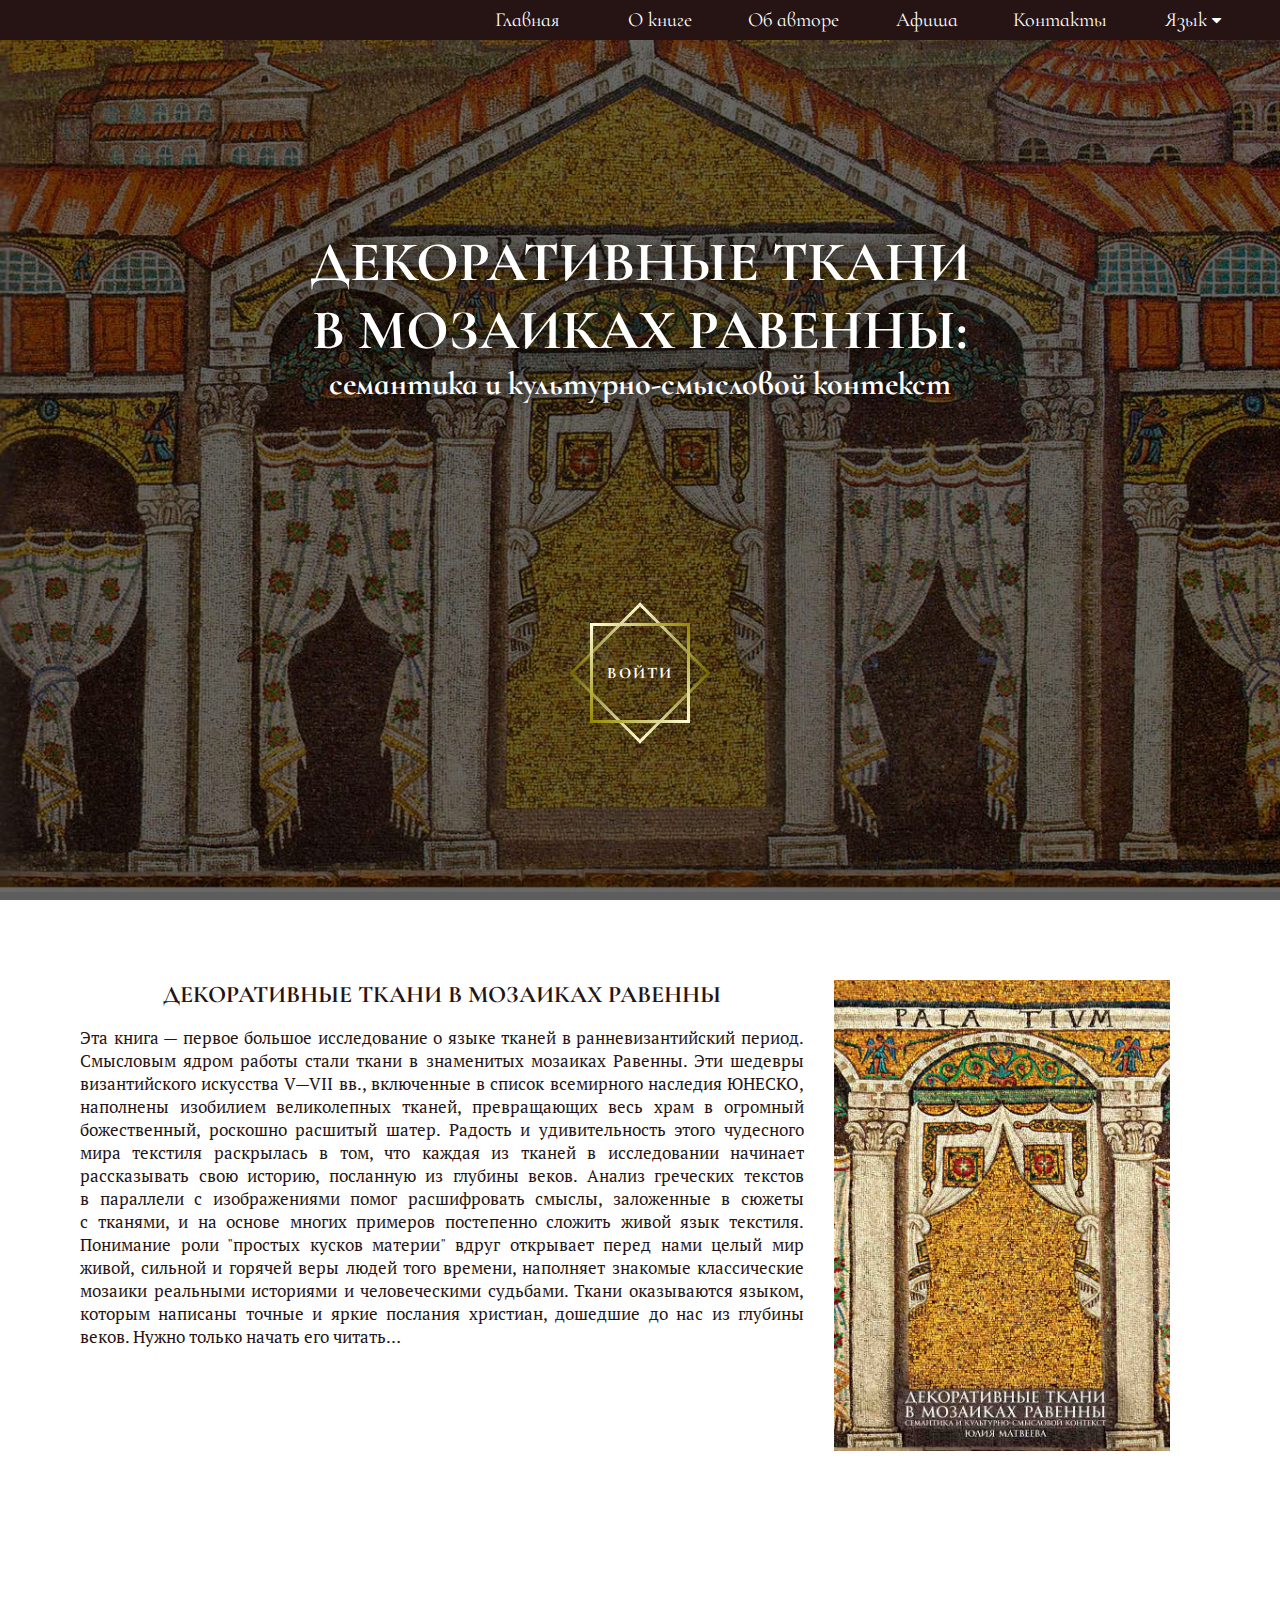
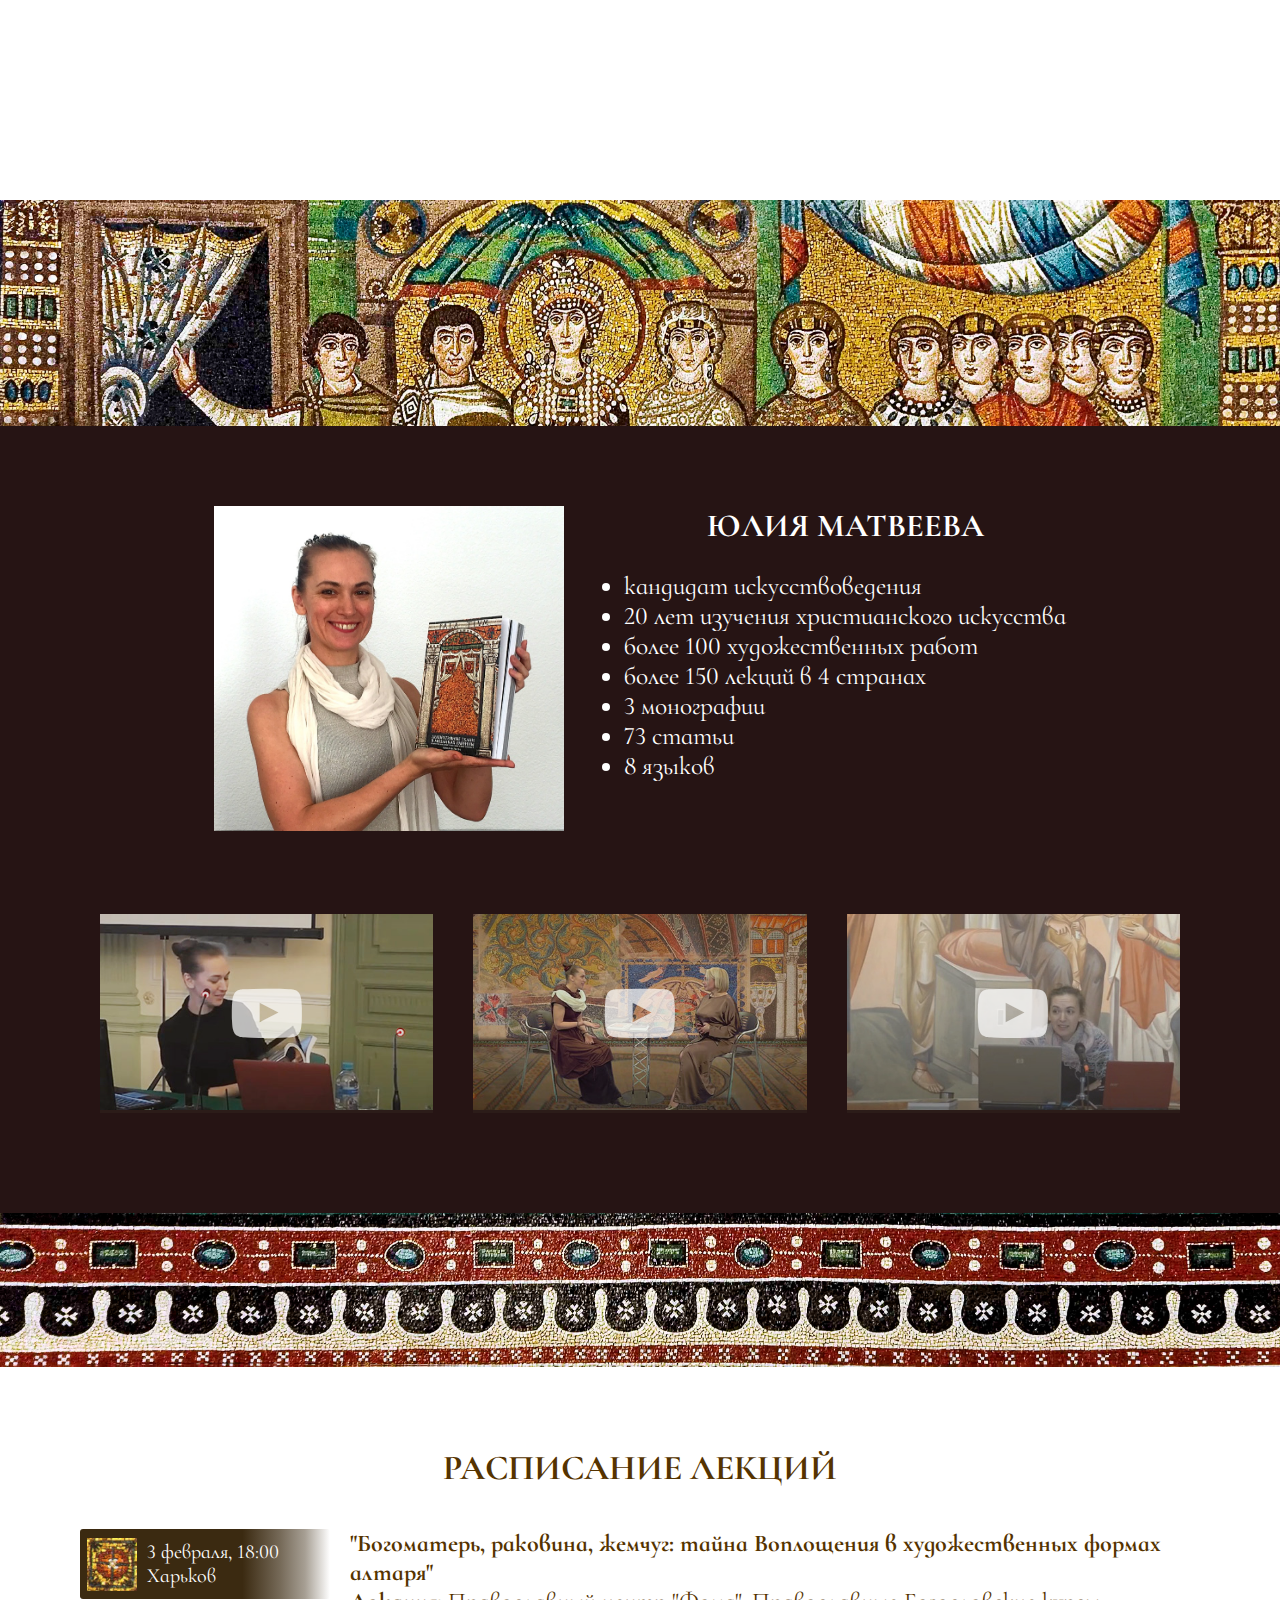
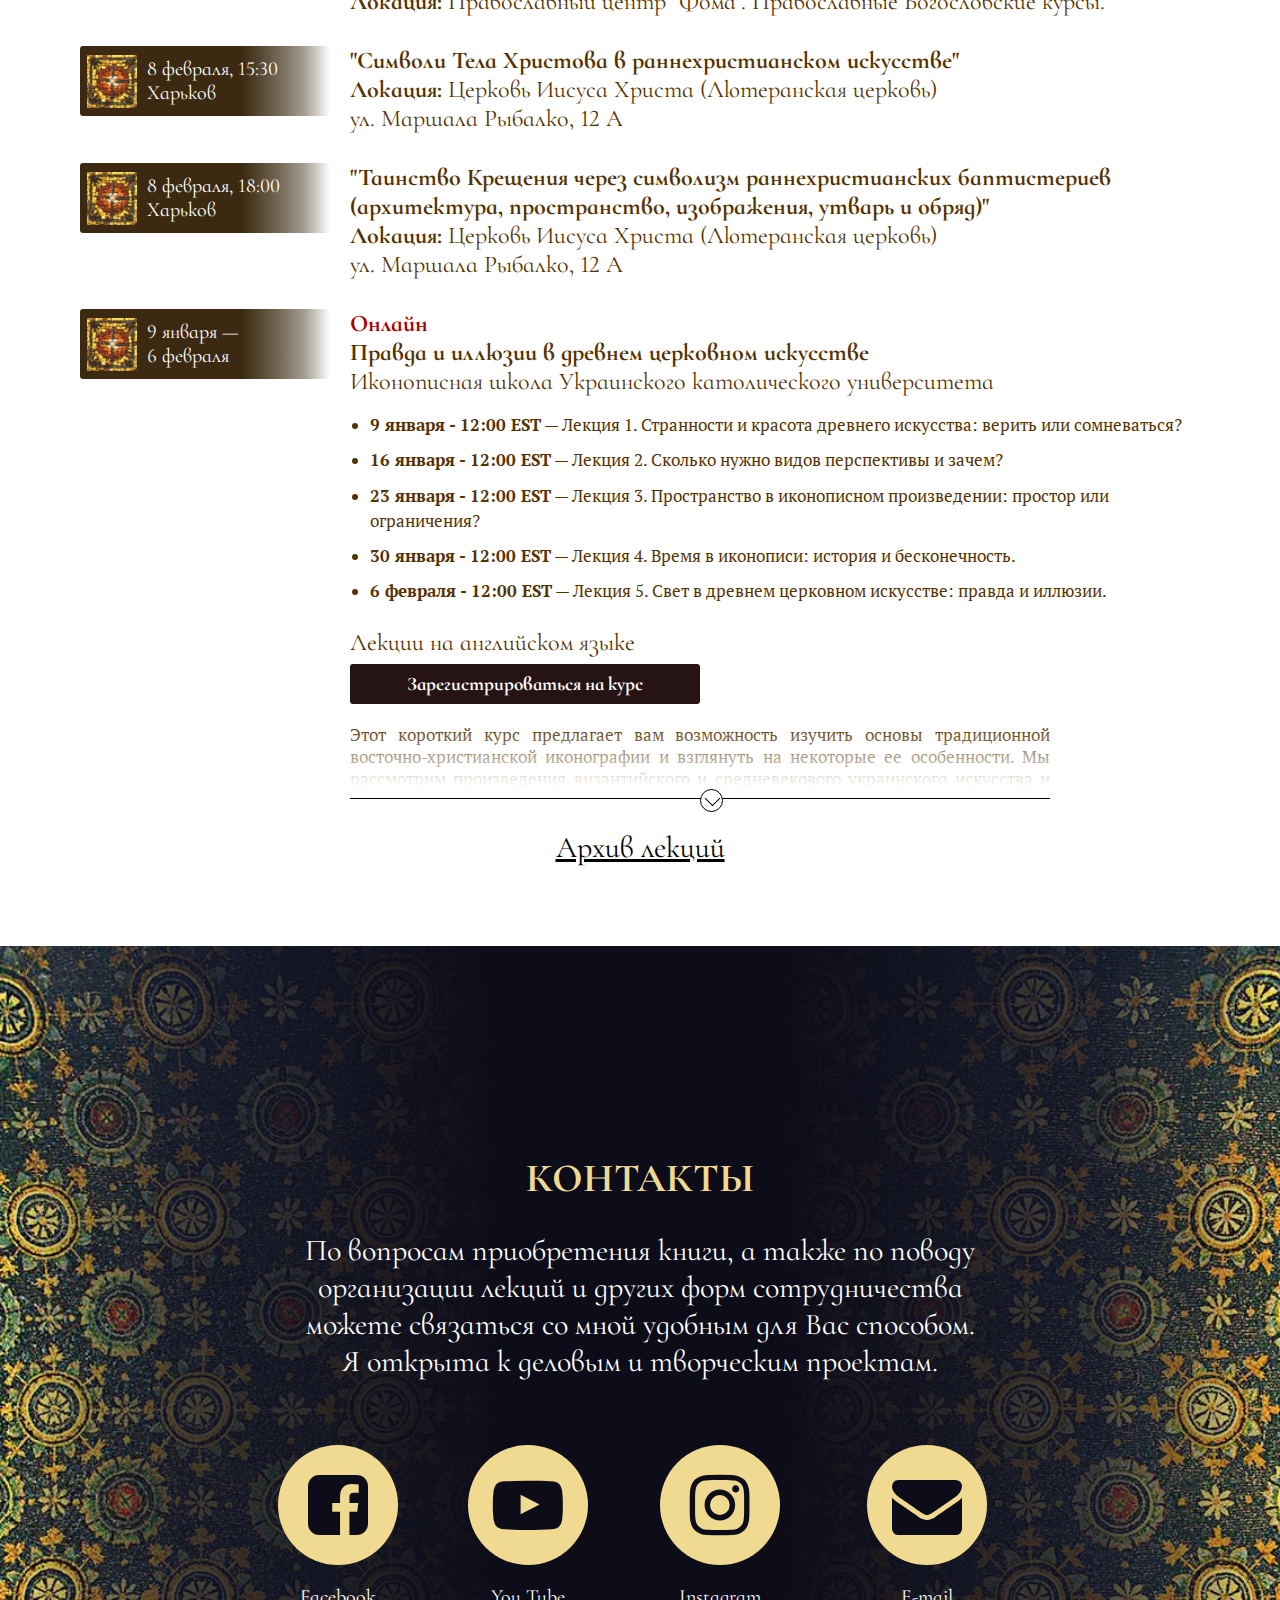
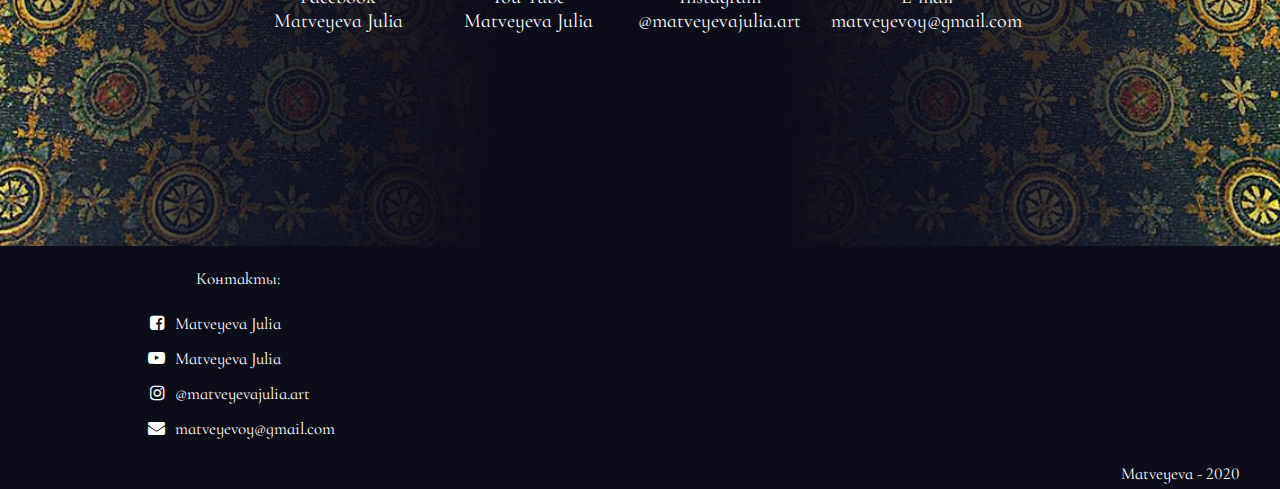
==== commit 902f4322: "New lectures added" ====
--- a/index.html
+++ b/index.html
@@ -159,7 +159,24 @@
 
         <div class="datelist">
             <li class="lecture-block">
-                <div class="flag"><img class="bullet" src="../ravenna-images/bullet.jpg"><div class="date">9 января &mdash; <br>6 февраля</div></div> 
+                <div class="flag"><img class="bullet" src="ravenna-images/bullet.jpg"><div class="date">3 февраля, 18:00<br>Харьков</div></div> 
+                <div class="event"><b>"Богоматерь, раковина, жемчуг: тайна Воплощения в художественных формах алтаря"</b>
+                    <br><b>Локация:</b> Православный центр&nbsp;"Фома". Православные Богословские курсы.</div>
+            </li>
+            <li class="lecture-block">
+                <div class="flag"><img class="bullet" src="ravenna-images/bullet.jpg"><div class="date">8 февраля, 15:30<br>Харьков</div></div> 
+                <div class="event"><b>"Символи Тела&nbsp;Христова в раннехристианском искусстве"</b>
+                    <br><b>Локация:</b> Церковь Иисуса Христа (Лютеранская&nbsp;церковь)
+                    <br>ул.&nbsp;Маршала Рыбалко,&nbsp;12&nbsp;А</div>
+            </li>
+            <li class="lecture-block">
+                <div class="flag"><img class="bullet" src="ravenna-images/bullet.jpg"><div class="date">8 февраля, 18:00<br>Харьков</div></div> 
+                <div class="event"><b>"Таинство Крещения через символизм раннехристианских баптистериев (архитектура, пространство, изображения, утварь и&nbsp;обряд)"</b>
+                    <br><b>Локация:</b> Церковь Иисуса Христа (Лютеранская&nbsp;церковь)
+                    <br>ул.&nbsp;Маршала Рыбалко,&nbsp;12&nbsp;А</div>
+            </li>
+            <li class="lecture-block">
+                <div class="flag"><img class="bullet" src="ravenna-images/bullet.jpg"><div class="date">9 января &mdash; <br>6 февраля</div></div> 
                 <div class="event event--online"><b>Правда и иллюзии в&nbsp;древнем церковном искусстве</b>
                     <br>Иконописная школа Украинского католического университета
                     <ul class="lecture-list">
--- a/styles/styles.css
+++ b/styles/styles.css
@@ -763,6 +763,29 @@
 
 img {
   width: 100%;
+}
+
+.book-price {
+  font-size: 2em;
+  font-family: "PT Serif", serif;
+}
+
+.book-price__money {
+  margin-bottom: 10px;
+}
+
+.book-price__text {
+  margin: 0;
+}
+
+.book-price__text--old-price {
+  text-decoration: line-through;
+}
+
+.book-price__text--new-price {
+  color: #a70000;
+  font-weight: bold;
+  font-size: 1.6em;
 }
 
 @media (max-width: 900px) {
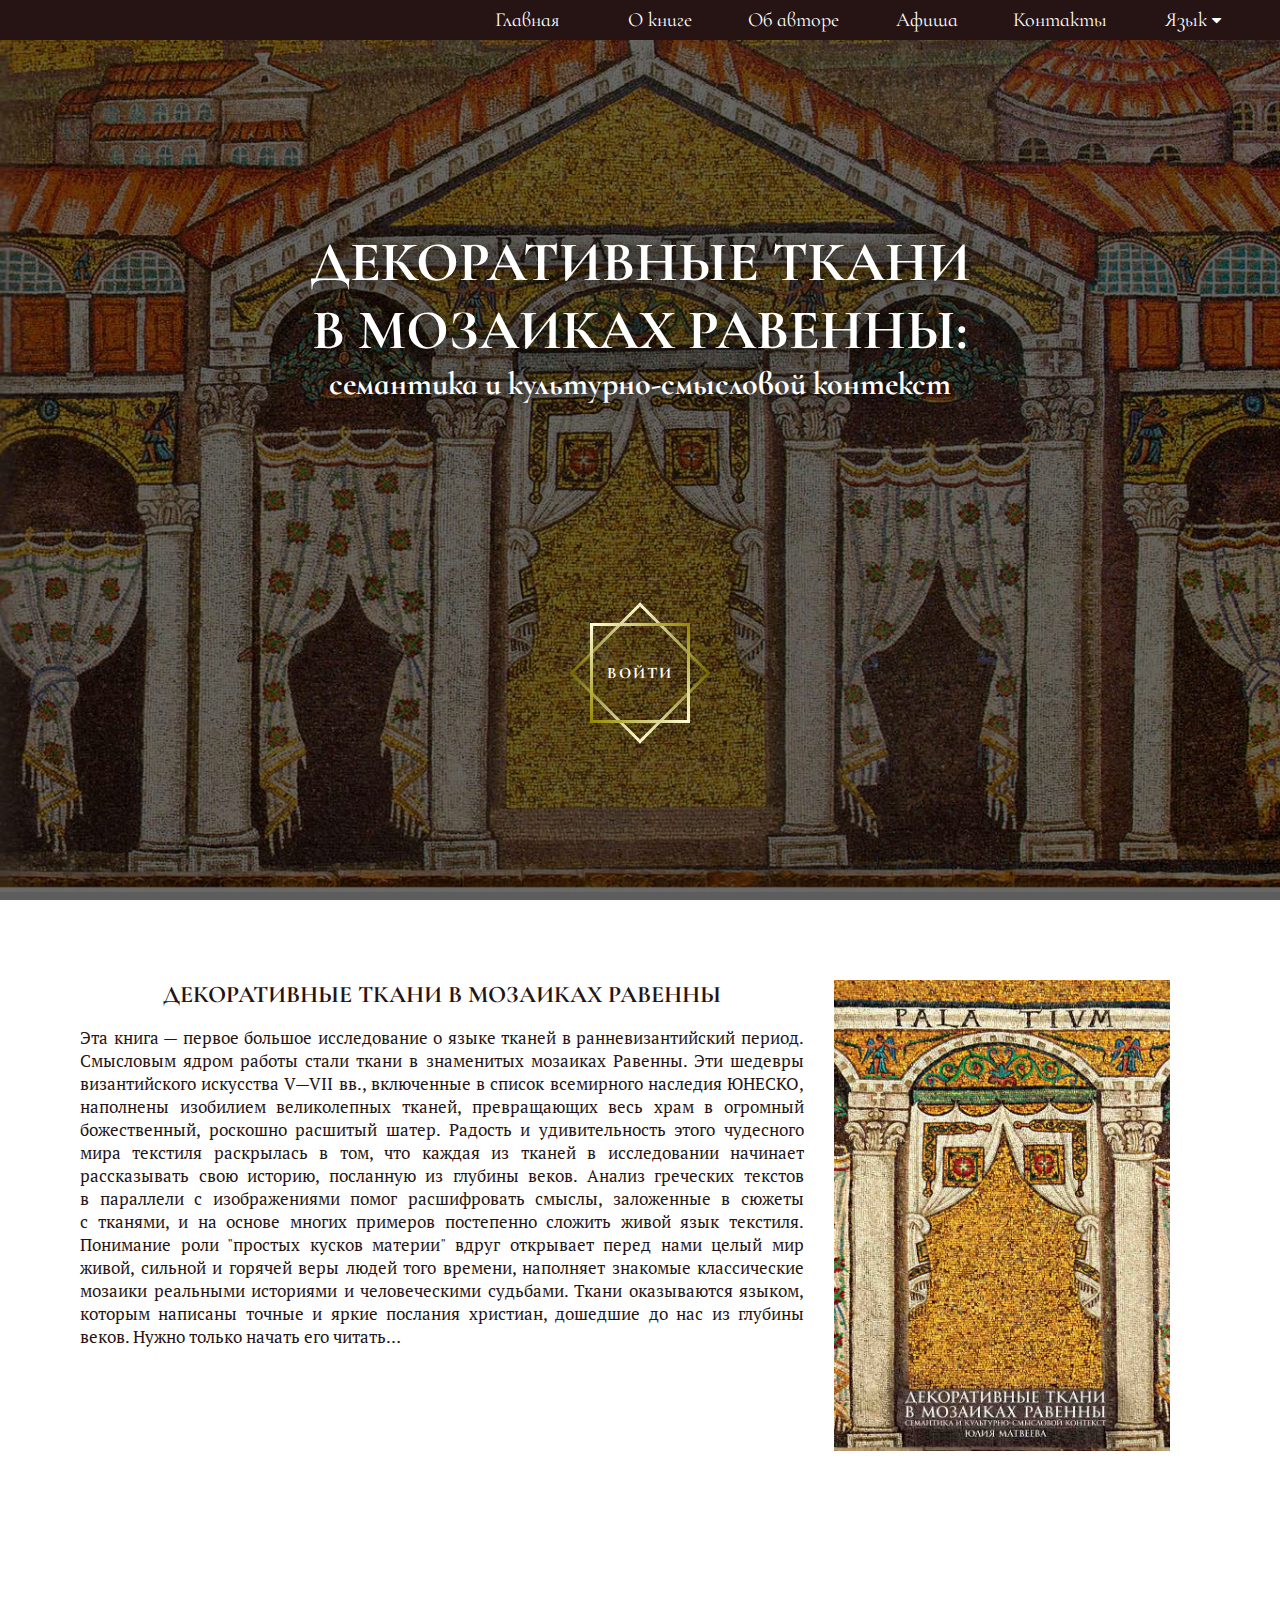
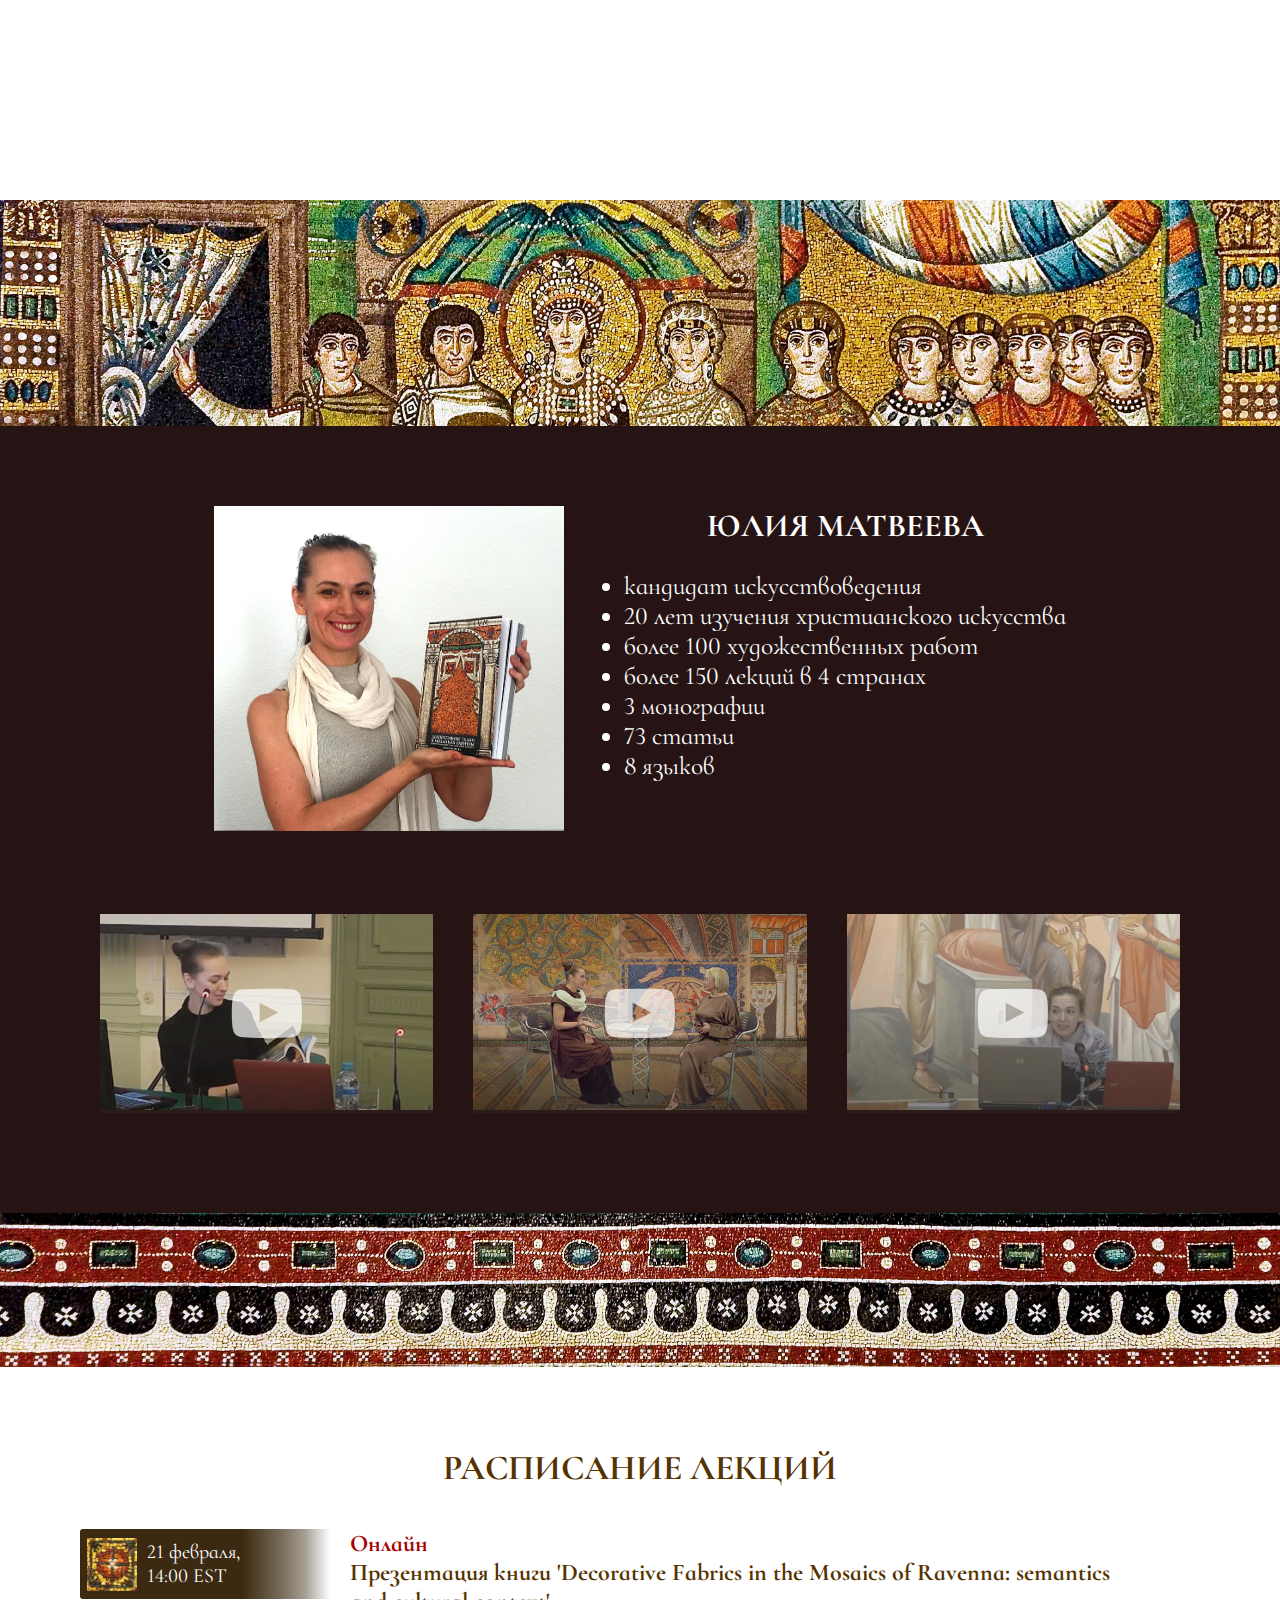
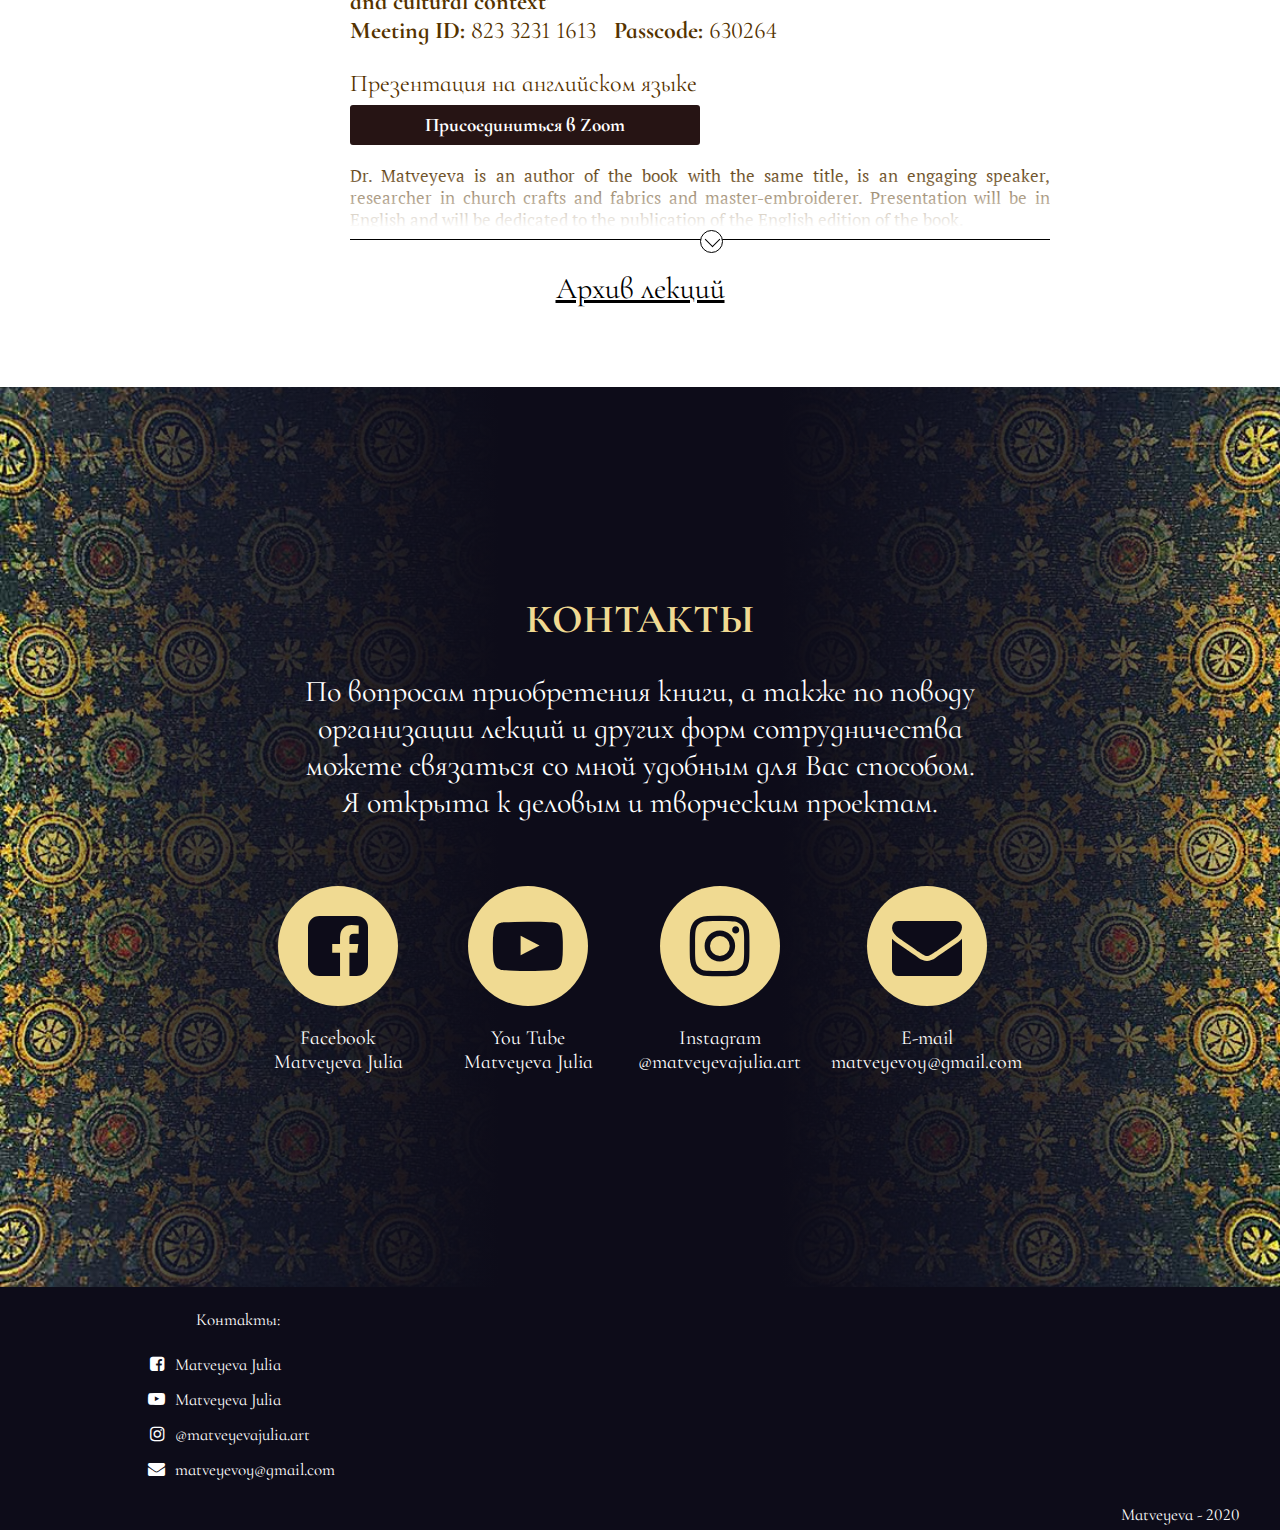
==== commit 60a4db5b: "New lectures added to both en and ru versions. Old lectures to Archieve" ====
--- a/index.html
+++ b/index.html
@@ -159,45 +159,17 @@
 
         <div class="datelist">
             <li class="lecture-block">
-                <div class="flag"><img class="bullet" src="ravenna-images/bullet.jpg"><div class="date">3 февраля, 18:00<br>Харьков</div></div> 
-                <div class="event"><b>"Богоматерь, раковина, жемчуг: тайна Воплощения в художественных формах алтаря"</b>
-                    <br><b>Локация:</b> Православный центр&nbsp;"Фома". Православные Богословские курсы.</div>
-            </li>
-            <li class="lecture-block">
-                <div class="flag"><img class="bullet" src="ravenna-images/bullet.jpg"><div class="date">8 февраля, 15:30<br>Харьков</div></div> 
-                <div class="event"><b>"Символи Тела&nbsp;Христова в раннехристианском искусстве"</b>
-                    <br><b>Локация:</b> Церковь Иисуса Христа (Лютеранская&nbsp;церковь)
-                    <br>ул.&nbsp;Маршала Рыбалко,&nbsp;12&nbsp;А</div>
-            </li>
-            <li class="lecture-block">
-                <div class="flag"><img class="bullet" src="ravenna-images/bullet.jpg"><div class="date">8 февраля, 18:00<br>Харьков</div></div> 
-                <div class="event"><b>"Таинство Крещения через символизм раннехристианских баптистериев (архитектура, пространство, изображения, утварь и&nbsp;обряд)"</b>
-                    <br><b>Локация:</b> Церковь Иисуса Христа (Лютеранская&nbsp;церковь)
-                    <br>ул.&nbsp;Маршала Рыбалко,&nbsp;12&nbsp;А</div>
-            </li>
-            <li class="lecture-block">
-                <div class="flag"><img class="bullet" src="ravenna-images/bullet.jpg"><div class="date">9 января &mdash; <br>6 февраля</div></div> 
-                <div class="event event--online"><b>Правда и иллюзии в&nbsp;древнем церковном искусстве</b>
-                    <br>Иконописная школа Украинского католического университета
-                    <ul class="lecture-list">
-                        <li><span class="lecture-list__date">9 января - 12:00 EST</span> &mdash; Лекция&nbsp;1. Странности и красота древнего искусства: верить или сомневаться?</li>
-                        <li><span class="lecture-list__date">16 января - 12:00 EST</span> &mdash; Лекция&nbsp;2. Сколько нужно видов перспективы и зачем?</li>
-                        <li><span class="lecture-list__date">23 января - 12:00 EST</span> &mdash; Лекция&nbsp;3. Пространство в иконописном произведении: простор или ограничения?</li>
-                        <li><span class="lecture-list__date">30 января - 12:00 EST</span> &mdash; Лекция&nbsp;4. Время в иконописи: история и бесконечность.</li>
-                        <li><span class="lecture-list__date">6 февраля - 12:00 EST</span> &mdash; Лекция&nbsp;5. Свет в древнем церковном искусстве: правда и иллюзии.</li>
-                    </ul>
+                <div class="flag"><img class="bullet" src="ravenna-images/bullet.jpg"><div class="date">21 февраля,<br>14:00 EST</div></div> 
+                <div class="event event--online"><b>Презентация книги 'Decorative Fabrics in&nbsp;the&nbsp;Mosaics of&nbsp;Ravenna: semantics and&nbsp;cultural&nbsp;context'</b>
+                    <br><b>Meeting ID:</b> 823 3231 1613&nbsp;&nbsp; <b>Passcode:</b>&nbsp;630264
                     <div class="price">
-                        <p>Лекции на английском языке</p>
-                        <a class="basic-btn basic-btn--maroon" href="https://forms.app/sacredartcenter/registration-form" target="_blank">Зарегистрироваться на курс</a>
-                    </div>
-                        <div class="event-description fade-container">
-                        <div id="fade-content-2" class="event-description__text">Этот короткий курс предлагает вам возможность изучить основы традиционной восточно-христианской иконографии и взглянуть на некоторые ее особенности. Мы рассмотрим произведения византийского и средневекового украинского искусства и попытаемся понять взаимосвязь между их богословским / духовным содержанием и художественной формой, в которой это содержание выражено. Обратимся к вопросу: почему некоторые изображения церковного искусства выглядят так странно, что невольно хочется их исправить? Традиционный ответ на этот вопрос был таким: древние художники не понимали правил композиции и анатомии человека. Однако этот ответ выглядит очень наивным и поверхностным, особенно учитывая тот факт, что данные произведения искусства отличаются высоким художественным мастерством. Что, если эти «ошибки» и «искажения» являются преднамеренными и являются частью определенного художественного языка, основанного на законах нашего визуального восприятия?
-                            <br><br>Лекции будут посвящены этому особому языку восточно-христианского искусства, который формировался и совершенствовался на протяжении многих веков. Первоначальные замыслы древних авторов становятся очевидными, когда различные аспекты их произведений анализируются и рассматриваются как единое целое.
-                            <br>Каждая лекция – одна грань, которая продолжает и достраивает предыдущую. Постепенно раскрывается, как мудро и просто устроены все аспекты художественного языка: формы тел и предметов, пространство, материальность, время и свет. В завершение нас ждет сюрприз – через древнее искусство мы увидим по-новому язык искусства разных времен: от Египта и античной классики до Возрождения, импрессионизма и современных мультфильмов. Что было воспринято искусством Церкви и что оно подарило миру через форму, время, пространство и свет. Курс будет интересен как для тех, кто только знакомится с церковным искусством, так и для тех, кто давно знает и любит его.
-                        </div>
-                        <div id="fade-overlay-2" class="fade-overlay"></div>
-                        <div class="show-more-line"><span class="show-more-circle" onclick="showMore2()"><i id="arrow-2" class="arrow arrow--down"></i></span></div>
-                        <!-- <div id="show-more-button-2" class="btn show-more-btn" onclick="showMore2()"><span>Развернуть</span></div> -->
+                        <p>Презентация на английском языке</p>
+                        <a class="basic-btn basic-btn--maroon" href="https://us02web.zoom.us/j/82332311613" target="_blank">Присоединиться в Zoom</a>
+                    </div>
+                    <div class="event-description fade-container">
+                        <div id="fade-content-8" class="event-description__text">Dr. Matveyeva is an author of the book with the same title, is an engaging speaker, researcher in church crafts and fabrics and master-embroiderer. Presentation will be in English and will be dedicated to the publication of the English edition of the book.</div>
+                        <div id="fade-overlay-8" class="fade-overlay"></div>
+                        <div class="show-more-line"><span class="show-more-circle" onclick="showMore8()"><i id="arrow-8" class="arrow arrow--down"></i></span></div>
                     </div>
                 </div>
             </li>
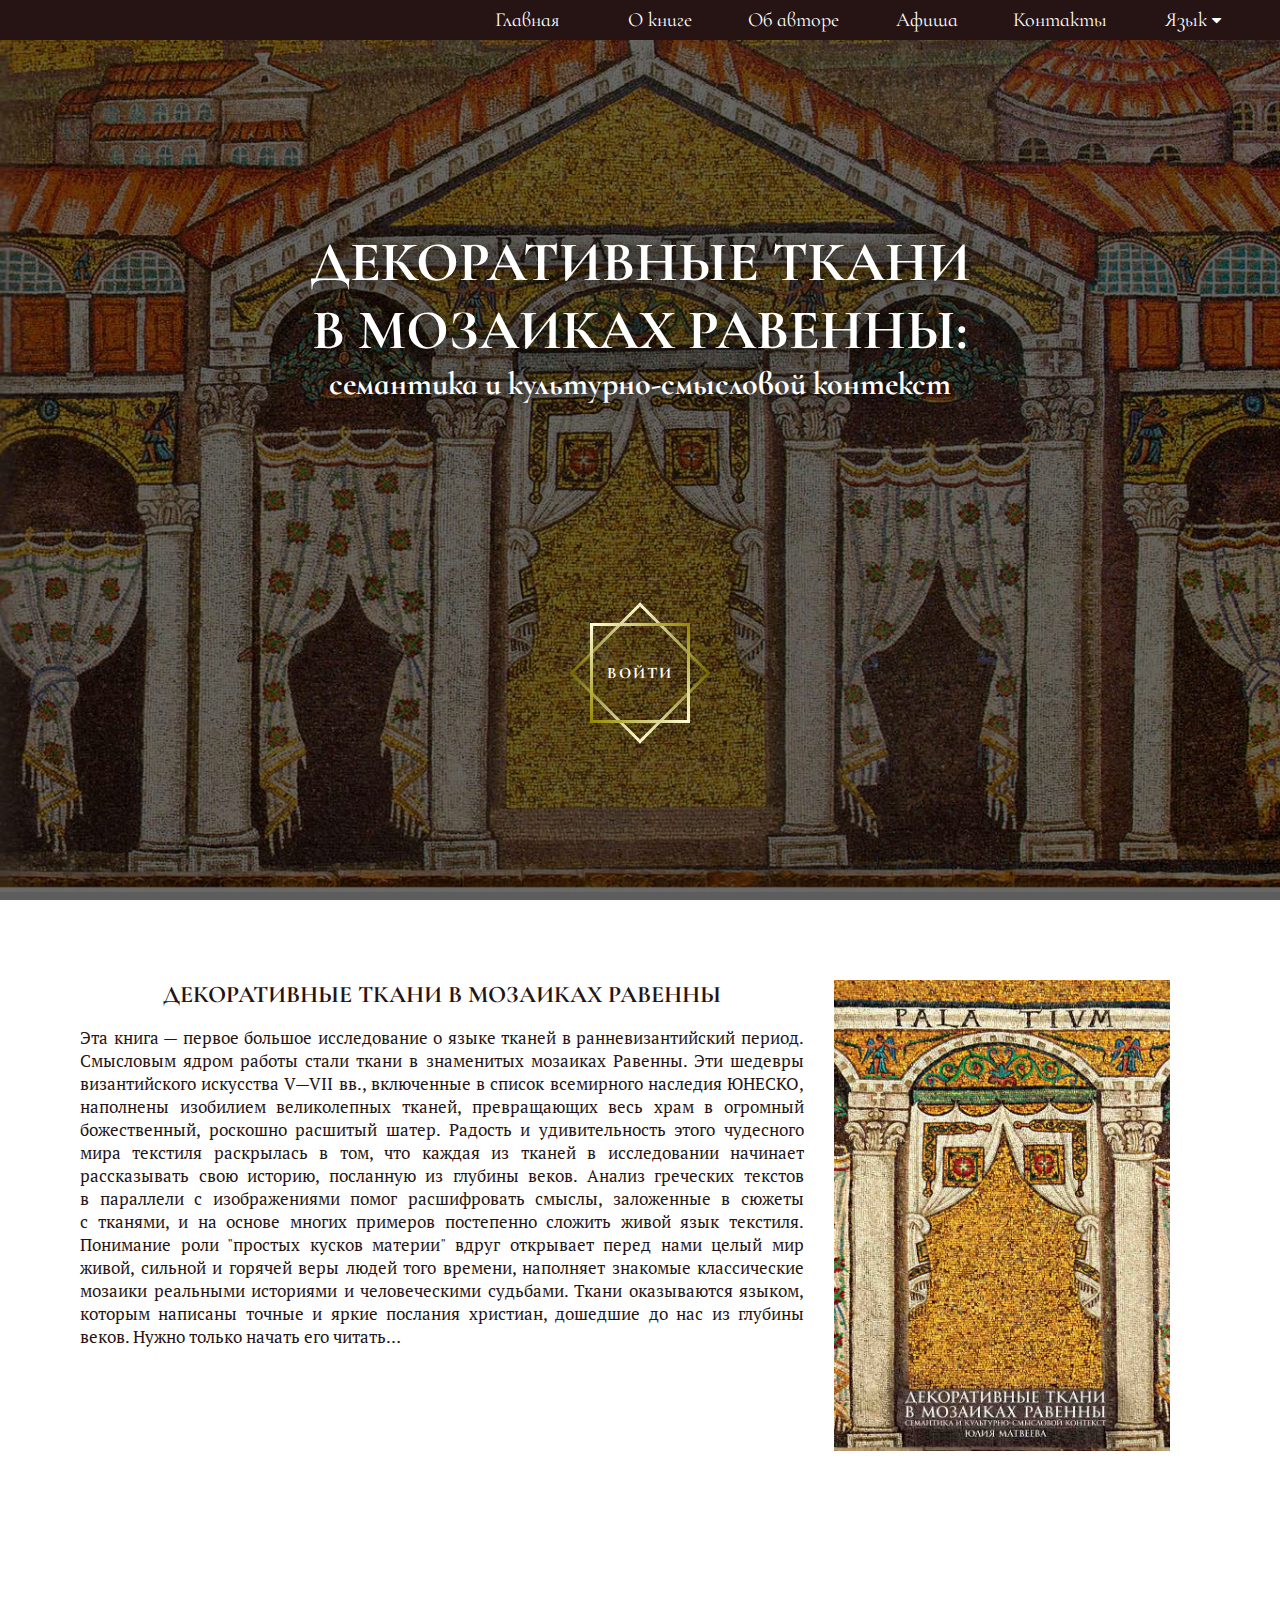
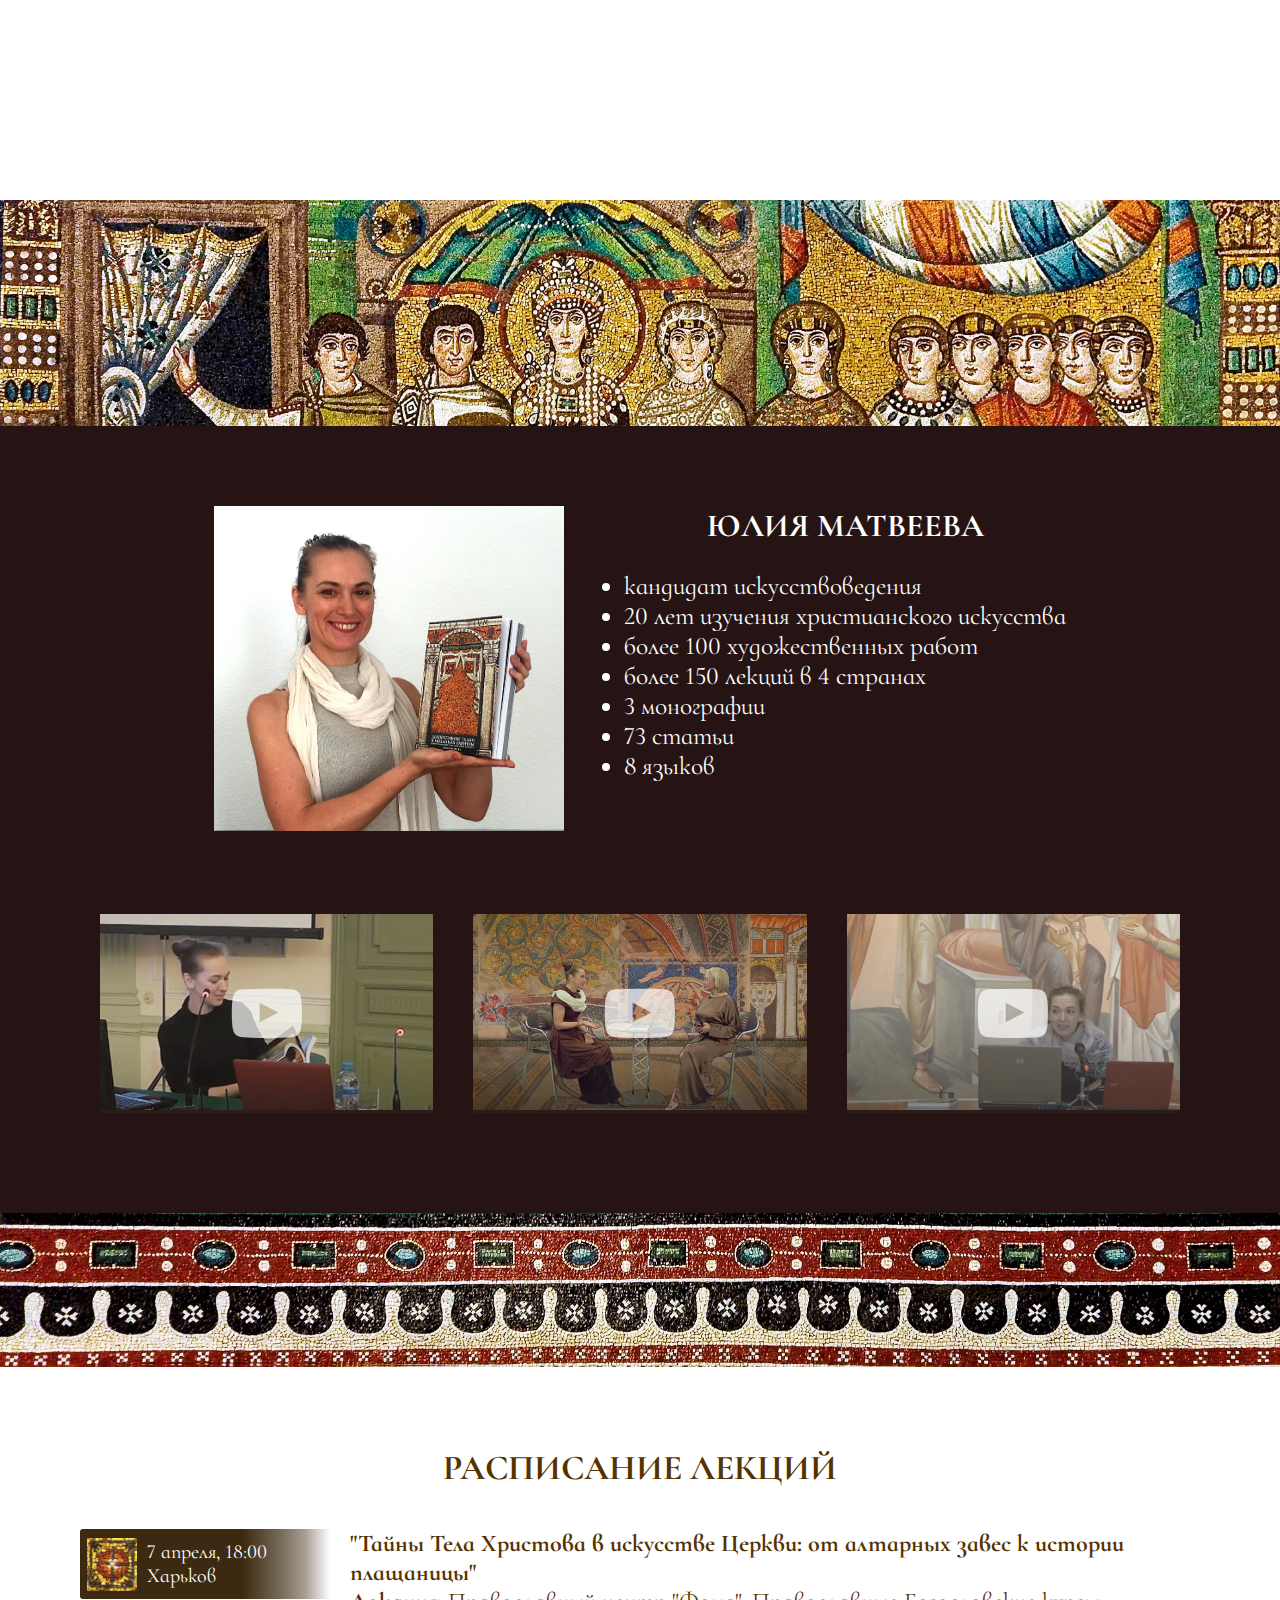
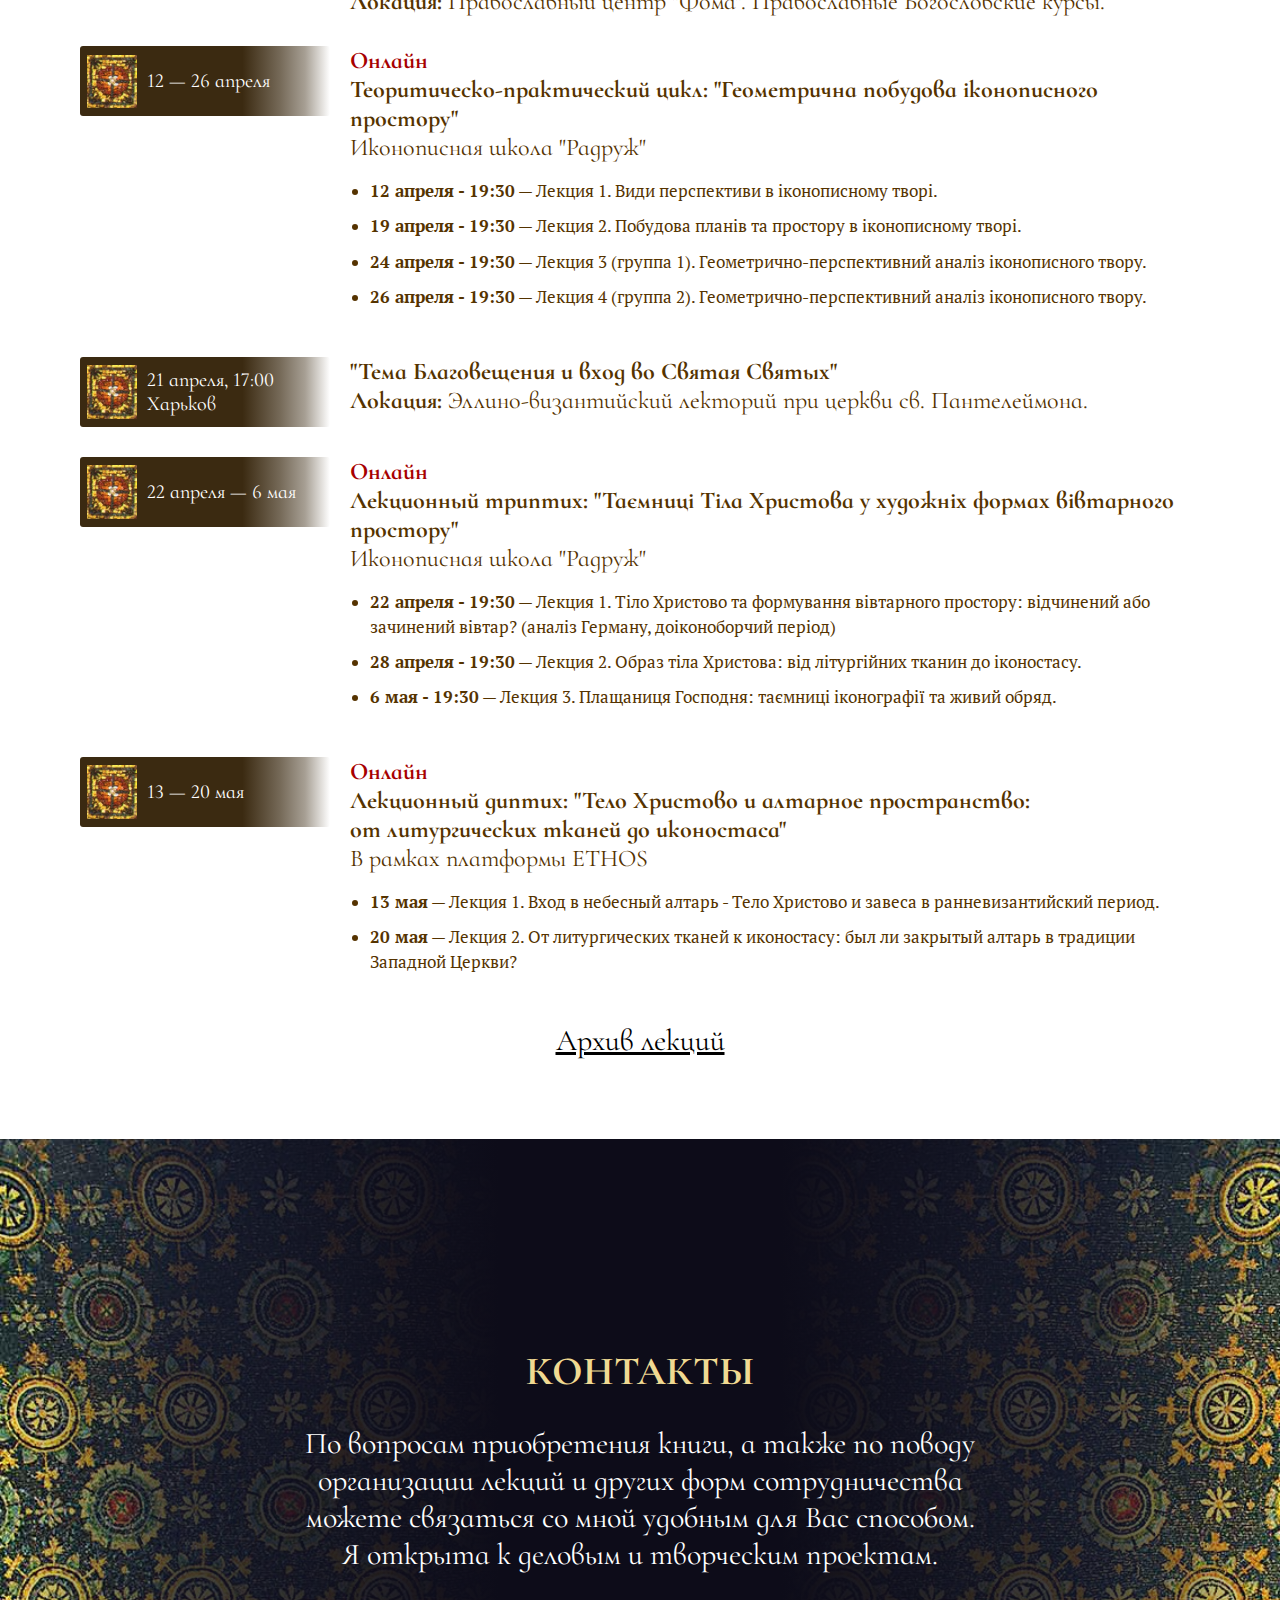
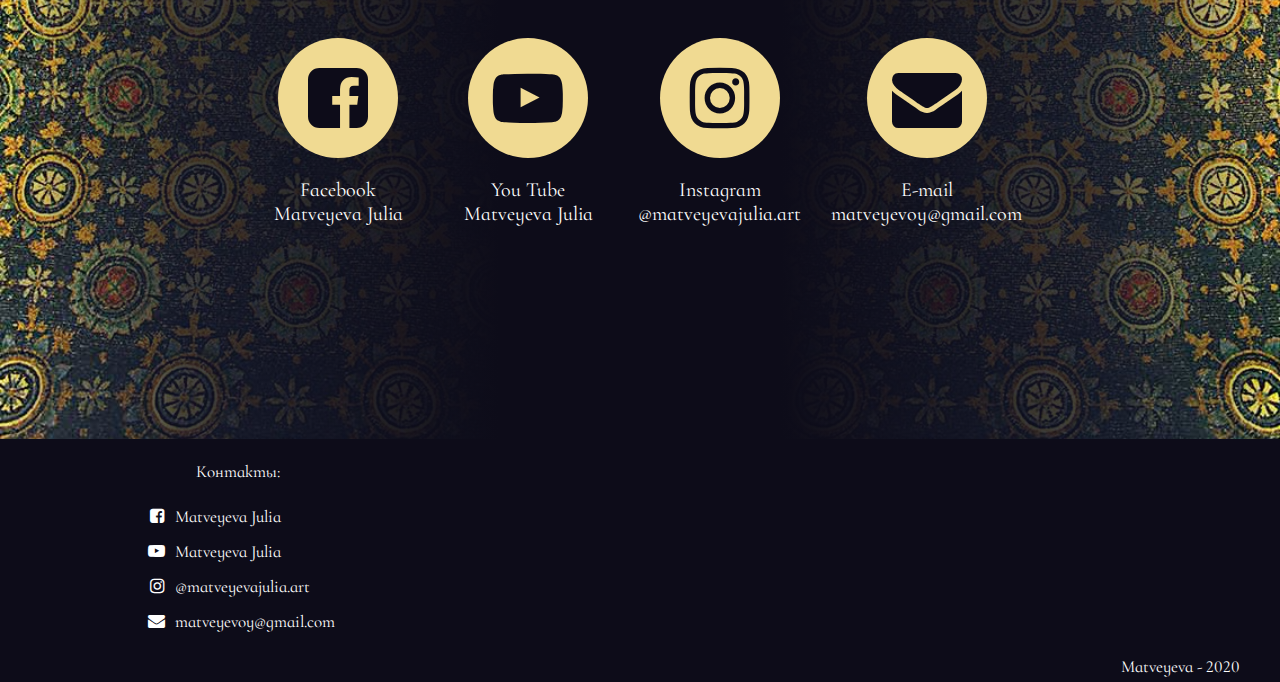
==== commit bb6410f3: "Lectures in Russian added" ====
--- a/index.html
+++ b/index.html
@@ -159,10 +159,10 @@
 
         <div class="datelist">
             <li class="lecture-block">
-                <div class="flag"><img class="bullet" src="ravenna-images/bullet.jpg"><div class="date">21 февраля,<br>14:00 EST</div></div> 
-                <div class="event event--online"><b>Презентация книги 'Decorative Fabrics in&nbsp;the&nbsp;Mosaics of&nbsp;Ravenna: semantics and&nbsp;cultural&nbsp;context'</b>
-                    <br><b>Meeting ID:</b> 823 3231 1613&nbsp;&nbsp; <b>Passcode:</b>&nbsp;630264
-                    <div class="price">
+                <div class="flag"><img class="bullet" src="ravenna-images/bullet.jpg"><div class="date">7 апреля, 18:00<br>Харьков</div></div> 
+                <div class="event"><b>"Тайны Тела&nbsp;Христова в искусстве Церкви: от&nbsp;алтарных завес к истории плащаницы"</b>
+                    <br><b>Локация:</b> Православный центр&nbsp;"Фома". Православные Богословские курсы.
+                    <!--<div class="price">
                         <p>Презентация на английском языке</p>
                         <a class="basic-btn basic-btn--maroon" href="https://us02web.zoom.us/j/82332311613" target="_blank">Присоединиться в Zoom</a>
                     </div>
@@ -170,7 +170,83 @@
                         <div id="fade-content-8" class="event-description__text">Dr. Matveyeva is an author of the book with the same title, is an engaging speaker, researcher in church crafts and fabrics and master-embroiderer. Presentation will be in English and will be dedicated to the publication of the English edition of the book.</div>
                         <div id="fade-overlay-8" class="fade-overlay"></div>
                         <div class="show-more-line"><span class="show-more-circle" onclick="showMore8()"><i id="arrow-8" class="arrow arrow--down"></i></span></div>
-                    </div>
+                    </div> -->
+                </div>
+            </li>
+
+            <li class="lecture-block">
+                <div class="flag"><img class="bullet" src="../ravenna-images/bullet.jpg"><div class="date">12 &mdash; 26 апреля</div></div> 
+                <div class="event event--online"><b>Теоритическо-практический цикл: "Геометрична побудова іконописного простору"</b>
+                    <br>Иконописная школа "Радруж"
+                    <ul class="lecture-list">
+                        <li><span class="lecture-list__date">12 апреля - 19:30</span> &mdash; Лекция&nbsp;1. Види перспективи в іконописному творі.</li>
+                        <li><span class="lecture-list__date">19 апреля - 19:30</span> &mdash; Лекция&nbsp;2. Побудова планів та простору в іконописному творі.</li>
+                        <li><span class="lecture-list__date">24 апреля - 19:30</span> &mdash; Лекция&nbsp;3 (группа&nbsp;1). Геометрично-перспективний аналіз іконописного твору.</li>
+                        <li><span class="lecture-list__date">26 апреля - 19:30</span> &mdash; Лекция&nbsp;4 (группа&nbsp;2). Геометрично-перспективний аналіз іконописного твору.</li>
+                    </ul>
+                    <!--<div class="price display-none">
+                        <p>Лекции на украинском языке</p>
+                        <a class="basic-btn basic-btn--maroon" href="https://forms.app/sacredartcenter/registration-form" target="_blank">Зарегистрироваться на курс</a>
+                    </div>
+                    <div class="event-description fade-container">
+                        <div id="fade-content-2" class="event-description__text">Этот короткий курс предлагает вам возможность изучить основы традиционной восточно-христианской иконографии и взглянуть на некоторые ее особенности. Мы рассмотрим произведения византийского и средневекового украинского искусства и попытаемся понять взаимосвязь между их богословским / духовным содержанием и художественной формой, в которой это содержание выражено. Обратимся к вопросу: почему некоторые изображения церковного искусства выглядят так странно, что невольно хочется их исправить? Традиционный ответ на этот вопрос был таким: древние художники не понимали правил композиции и анатомии человека. Однако этот ответ выглядит очень наивным и поверхностным, особенно учитывая тот факт, что данные произведения искусства отличаются высоким художественным мастерством. Что, если эти «ошибки» и «искажения» являются преднамеренными и являются частью определенного художественного языка, основанного на законах нашего визуального восприятия?
+                            <br><br>Лекции будут посвящены этому особому языку восточно-христианского искусства, который формировался и совершенствовался на протяжении многих веков. Первоначальные замыслы древних авторов становятся очевидными, когда различные аспекты их произведений анализируются и рассматриваются как единое целое.
+                            <br>Каждая лекция – одна грань, которая продолжает и достраивает предыдущую. Постепенно раскрывается, как мудро и просто устроены все аспекты художественного языка: формы тел и предметов, пространство, материальность, время и свет. В завершение нас ждет сюрприз – через древнее искусство мы увидим по-новому язык искусства разных времен: от Египта и античной классики до Возрождения, импрессионизма и современных мультфильмов. Что было воспринято искусством Церкви и что оно подарило миру через форму, время, пространство и свет. Курс будет интересен как для тех, кто только знакомится с церковным искусством, так и для тех, кто давно знает и любит его.
+                        </div>
+                        <div id="fade-overlay-2" class="fade-overlay"></div>
+                        <div class="show-more-line"><span class="show-more-circle" onclick="showMore2()"><i id="arrow-2" class="arrow arrow--down"></i></span></div>
+                    </div> -->
+                </div>
+            </li>
+            <li class="lecture-block">
+                <div class="flag"><img class="bullet" src="ravenna-images/bullet.jpg"><div class="date">21 апреля, 17:00<br>Харьков</div></div> 
+                <div class="event"><b>"Тема Благовещения и вход во Святая&nbsp;Святых"</b>
+                    <br><b>Локация:</b> Эллино-византийский лекторий при церкви св.&nbsp;Пантелеймона.
+                </div>
+            </li>
+            <li class="lecture-block">
+                <div class="flag"><img class="bullet" src="../ravenna-images/bullet.jpg"><div class="date">22 апреля &mdash; 6 мая</div></div> 
+                <div class="event event--online"><b>Лекционный триптих: "Таємниці Тіла&nbsp;Христова у художніх формах вівтарного простору"</b>
+                    <br>Иконописная школа "Радруж"
+                    <ul class="lecture-list">
+                        <li><span class="lecture-list__date">22 апреля - 19:30</span> &mdash; Лекция&nbsp;1. Тіло Христово та формування вівтарного простору: відчинений або зачинений вівтар? (аналіз&nbsp;Герману, доіконоборчий період)</li>
+                        <li><span class="lecture-list__date">28 апреля - 19:30</span> &mdash; Лекция&nbsp;2. Образ тіла Христова: від&nbsp;літургійних тканин до іконостасу.</li>
+                        <li><span class="lecture-list__date">6 мая - 19:30</span> &mdash; Лекция&nbsp;3. Плащаниця Господня: таємниці іконографії та живий обряд.</li>
+                    </ul>
+                    <!--<div class="price display-none">
+                        <p>Лекции на украинском языке</p>
+                        <a class="basic-btn basic-btn--maroon" href="https://forms.app/sacredartcenter/registration-form" target="_blank">Зарегистрироваться на курс</a>
+                    </div>
+                    <div class="event-description fade-container">
+                        <div id="fade-content-2" class="event-description__text">Этот короткий курс предлагает вам возможность изучить основы традиционной восточно-христианской иконографии и взглянуть на некоторые ее особенности. Мы рассмотрим произведения византийского и средневекового украинского искусства и попытаемся понять взаимосвязь между их богословским / духовным содержанием и художественной формой, в которой это содержание выражено. Обратимся к вопросу: почему некоторые изображения церковного искусства выглядят так странно, что невольно хочется их исправить? Традиционный ответ на этот вопрос был таким: древние художники не понимали правил композиции и анатомии человека. Однако этот ответ выглядит очень наивным и поверхностным, особенно учитывая тот факт, что данные произведения искусства отличаются высоким художественным мастерством. Что, если эти «ошибки» и «искажения» являются преднамеренными и являются частью определенного художественного языка, основанного на законах нашего визуального восприятия?
+                            <br><br>Лекции будут посвящены этому особому языку восточно-христианского искусства, который формировался и совершенствовался на протяжении многих веков. Первоначальные замыслы древних авторов становятся очевидными, когда различные аспекты их произведений анализируются и рассматриваются как единое целое.
+                            <br>Каждая лекция – одна грань, которая продолжает и достраивает предыдущую. Постепенно раскрывается, как мудро и просто устроены все аспекты художественного языка: формы тел и предметов, пространство, материальность, время и свет. В завершение нас ждет сюрприз – через древнее искусство мы увидим по-новому язык искусства разных времен: от Египта и античной классики до Возрождения, импрессионизма и современных мультфильмов. Что было воспринято искусством Церкви и что оно подарило миру через форму, время, пространство и свет. Курс будет интересен как для тех, кто только знакомится с церковным искусством, так и для тех, кто давно знает и любит его.
+                        </div>
+                        <div id="fade-overlay-2" class="fade-overlay"></div>
+                        <div class="show-more-line"><span class="show-more-circle" onclick="showMore2()"><i id="arrow-2" class="arrow arrow--down"></i></span></div>
+                    </div> -->
+                </div>
+            </li>
+            <li class="lecture-block">
+                <div class="flag"><img class="bullet" src="../ravenna-images/bullet.jpg"><div class="date">13 &mdash; 20 мая</div></div> 
+                <div class="event event--online"><b>Лекционный диптих: "Тело Христово и алтарное пространство: от&nbsp;литургических тканей до иконостаса"</b>
+                    <br>В рамках платформы ETHOS
+                    <ul class="lecture-list">
+                        <li><span class="lecture-list__date">13 мая</span> &mdash; Лекция&nbsp;1. Вход в небесный алтарь&nbsp;- Тело&nbsp;Христово и завеса в ранневизантийский период.</li>
+                        <li><span class="lecture-list__date">20 мая</span> &mdash; Лекция&nbsp;2. От литургических тканей к иконостасу: был&nbsp;ли закрытый алтарь в традиции Западной&nbsp;Церкви?</li>
+                    </ul>
+                    <!--<div class="price display-none">
+                        <p>Лекции на украинском языке</p>
+                        <a class="basic-btn basic-btn--maroon" href="https://forms.app/sacredartcenter/registration-form" target="_blank">Зарегистрироваться на курс</a>
+                    </div>
+                    <div class="event-description fade-container">
+                        <div id="fade-content-2" class="event-description__text">Этот короткий курс предлагает вам возможность изучить основы традиционной восточно-христианской иконографии и взглянуть на некоторые ее особенности. Мы рассмотрим произведения византийского и средневекового украинского искусства и попытаемся понять взаимосвязь между их богословским / духовным содержанием и художественной формой, в которой это содержание выражено. Обратимся к вопросу: почему некоторые изображения церковного искусства выглядят так странно, что невольно хочется их исправить? Традиционный ответ на этот вопрос был таким: древние художники не понимали правил композиции и анатомии человека. Однако этот ответ выглядит очень наивным и поверхностным, особенно учитывая тот факт, что данные произведения искусства отличаются высоким художественным мастерством. Что, если эти «ошибки» и «искажения» являются преднамеренными и являются частью определенного художественного языка, основанного на законах нашего визуального восприятия?
+                            <br><br>Лекции будут посвящены этому особому языку восточно-христианского искусства, который формировался и совершенствовался на протяжении многих веков. Первоначальные замыслы древних авторов становятся очевидными, когда различные аспекты их произведений анализируются и рассматриваются как единое целое.
+                            <br>Каждая лекция – одна грань, которая продолжает и достраивает предыдущую. Постепенно раскрывается, как мудро и просто устроены все аспекты художественного языка: формы тел и предметов, пространство, материальность, время и свет. В завершение нас ждет сюрприз – через древнее искусство мы увидим по-новому язык искусства разных времен: от Египта и античной классики до Возрождения, импрессионизма и современных мультфильмов. Что было воспринято искусством Церкви и что оно подарило миру через форму, время, пространство и свет. Курс будет интересен как для тех, кто только знакомится с церковным искусством, так и для тех, кто давно знает и любит его.
+                        </div>
+                        <div id="fade-overlay-2" class="fade-overlay"></div>
+                        <div class="show-more-line"><span class="show-more-circle" onclick="showMore2()"><i id="arrow-2" class="arrow arrow--down"></i></span></div>
+                    </div> -->
                 </div>
             </li>
         </div>
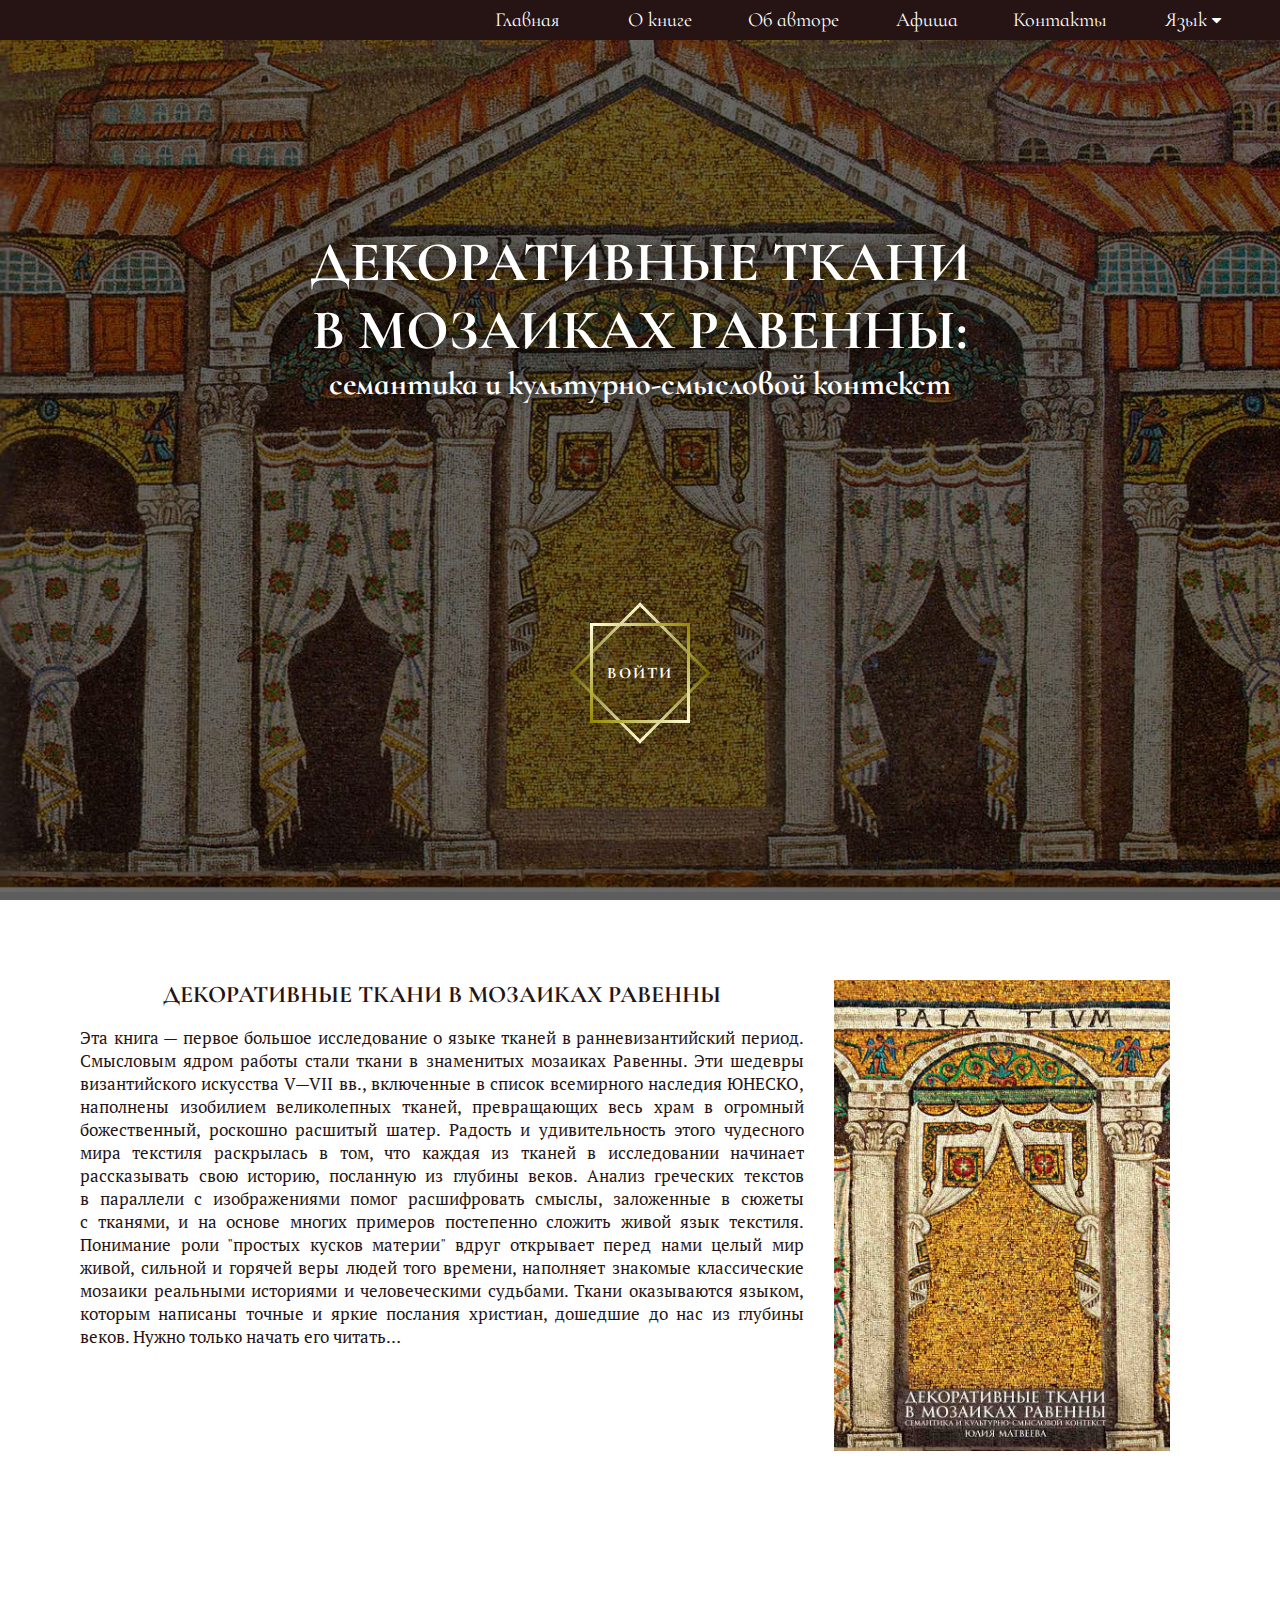
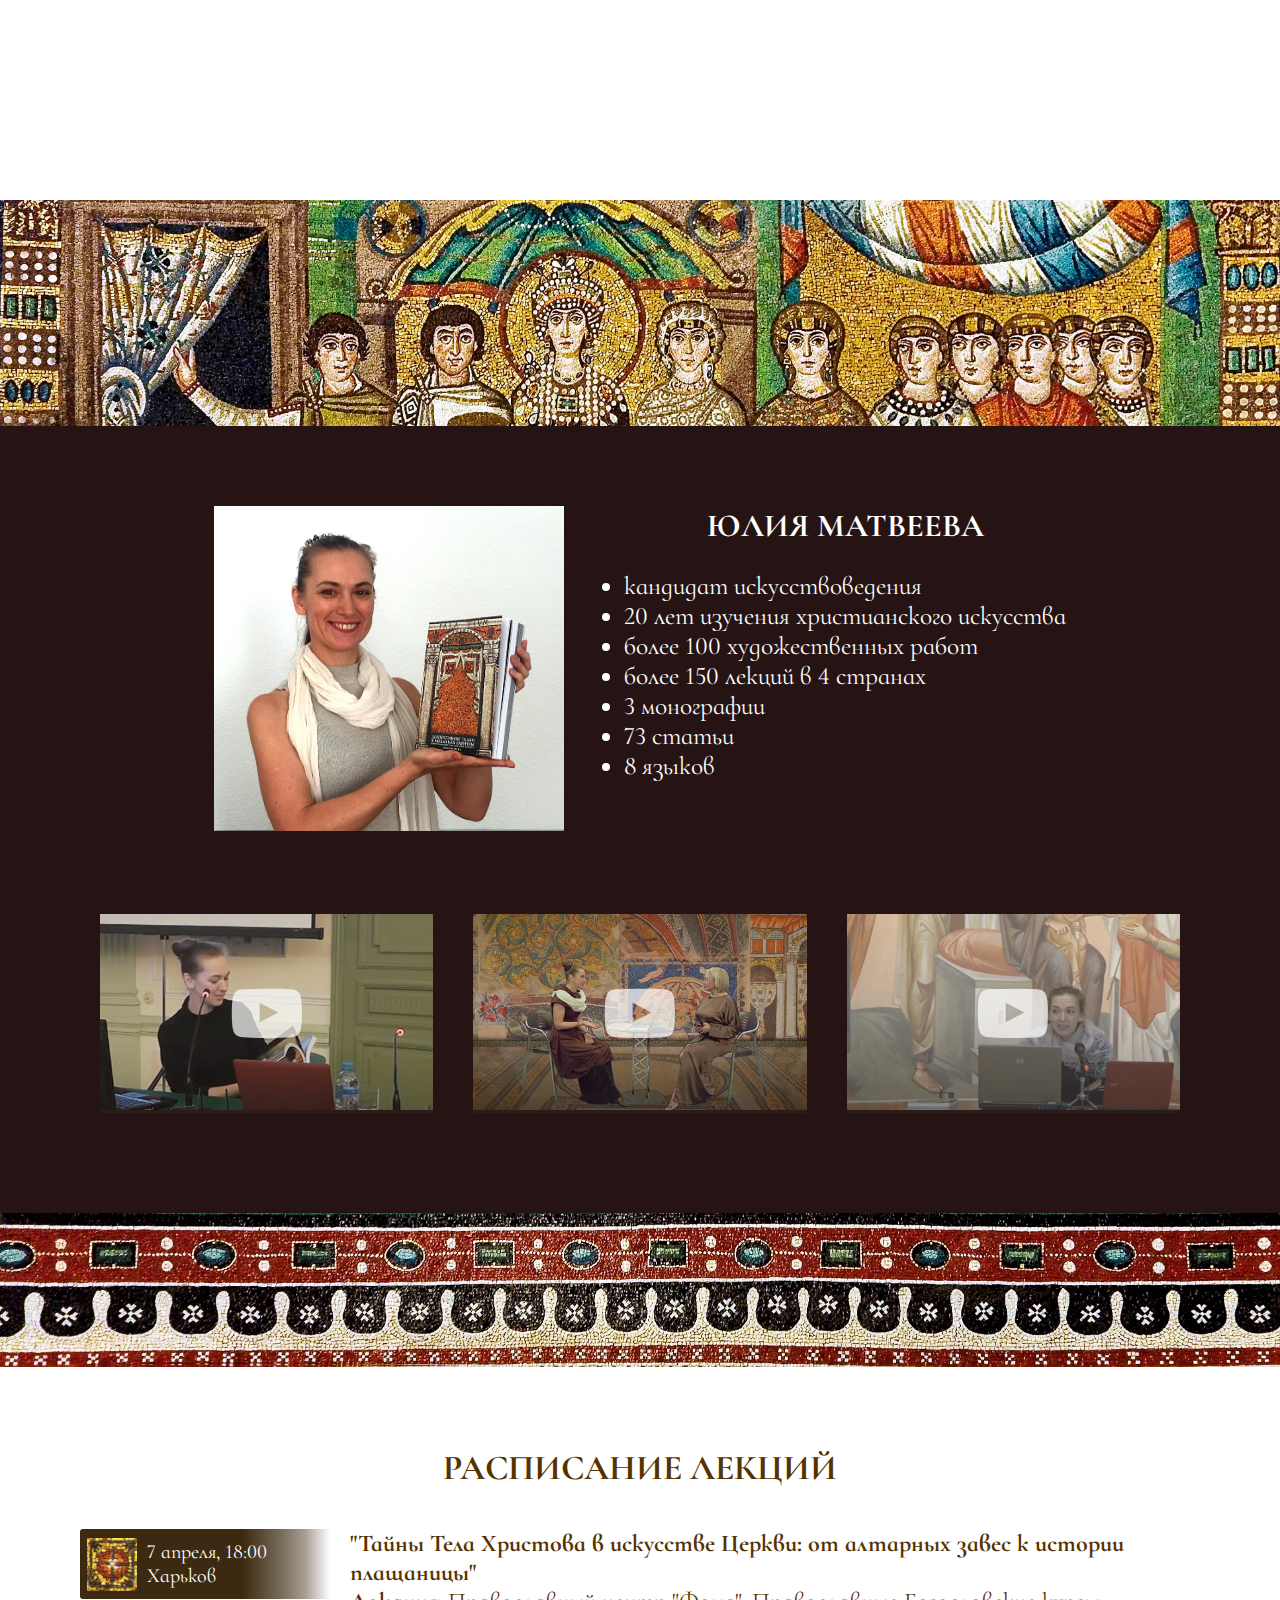
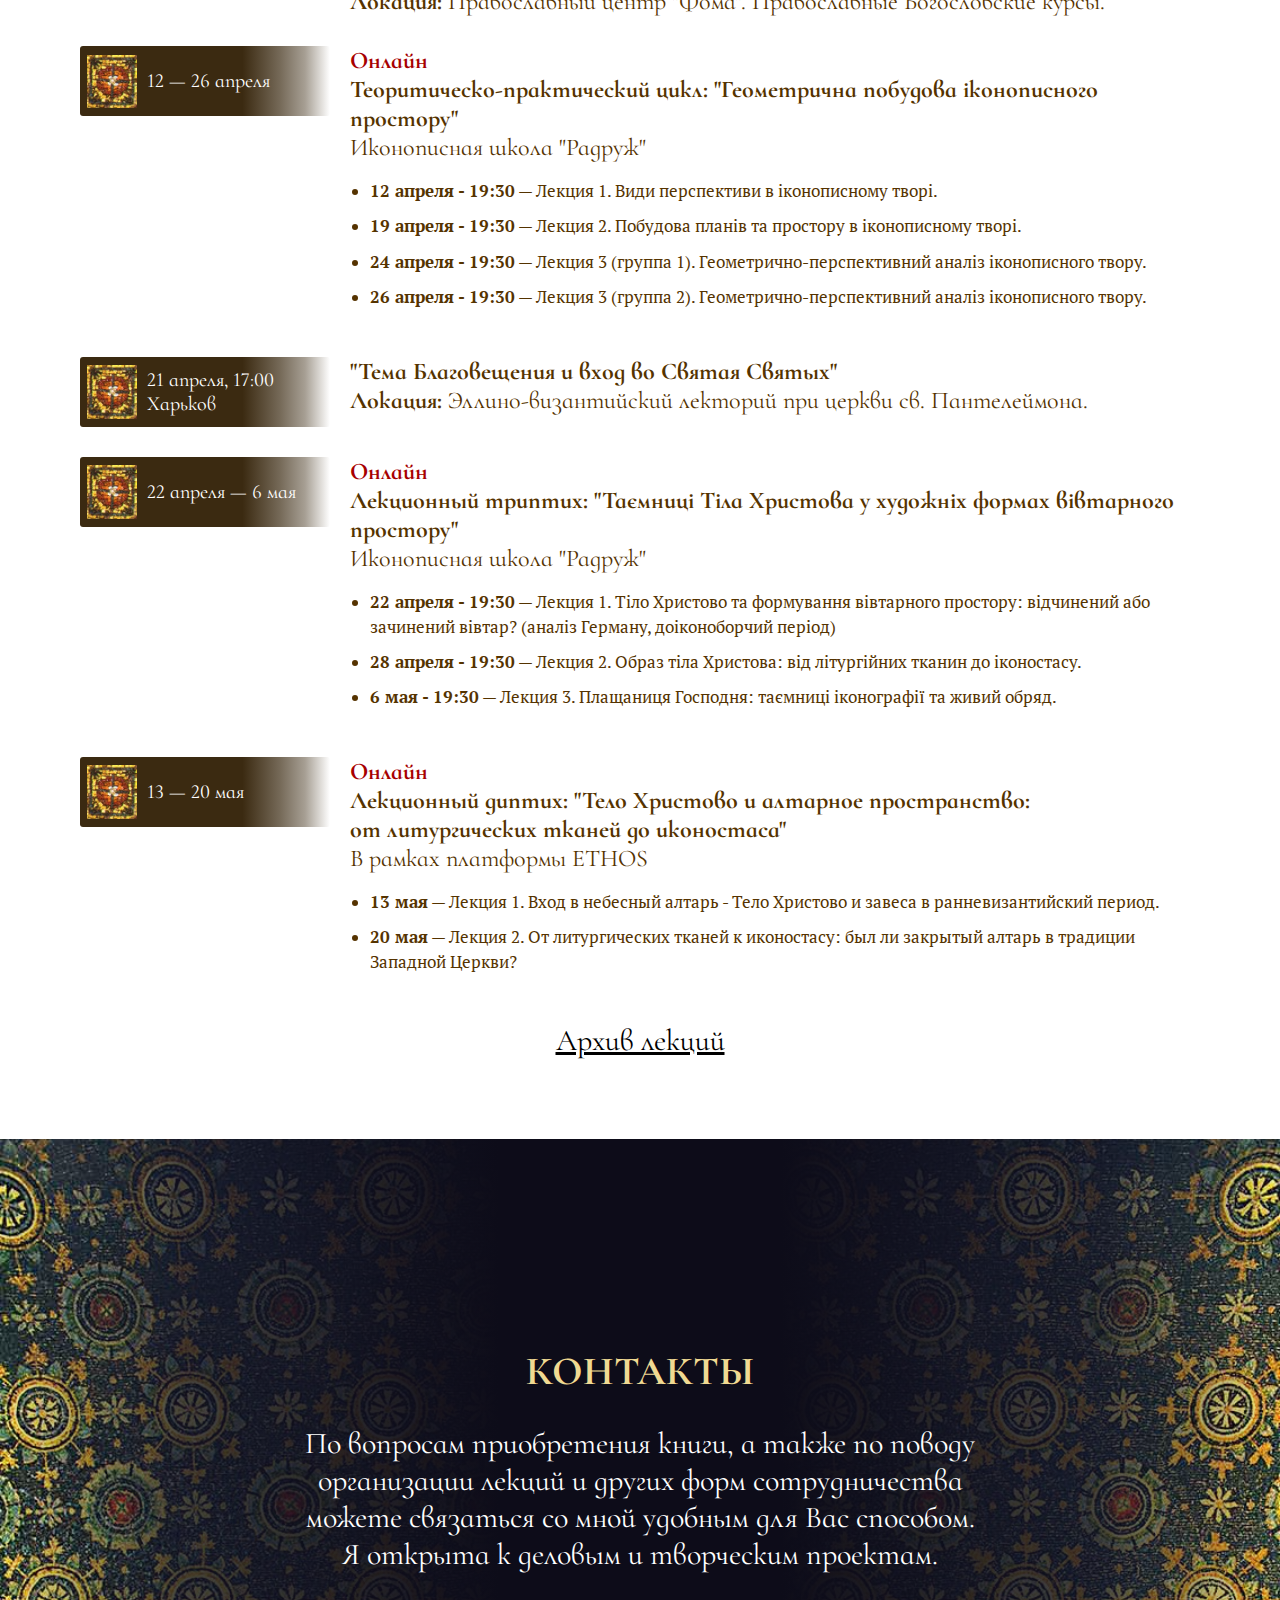
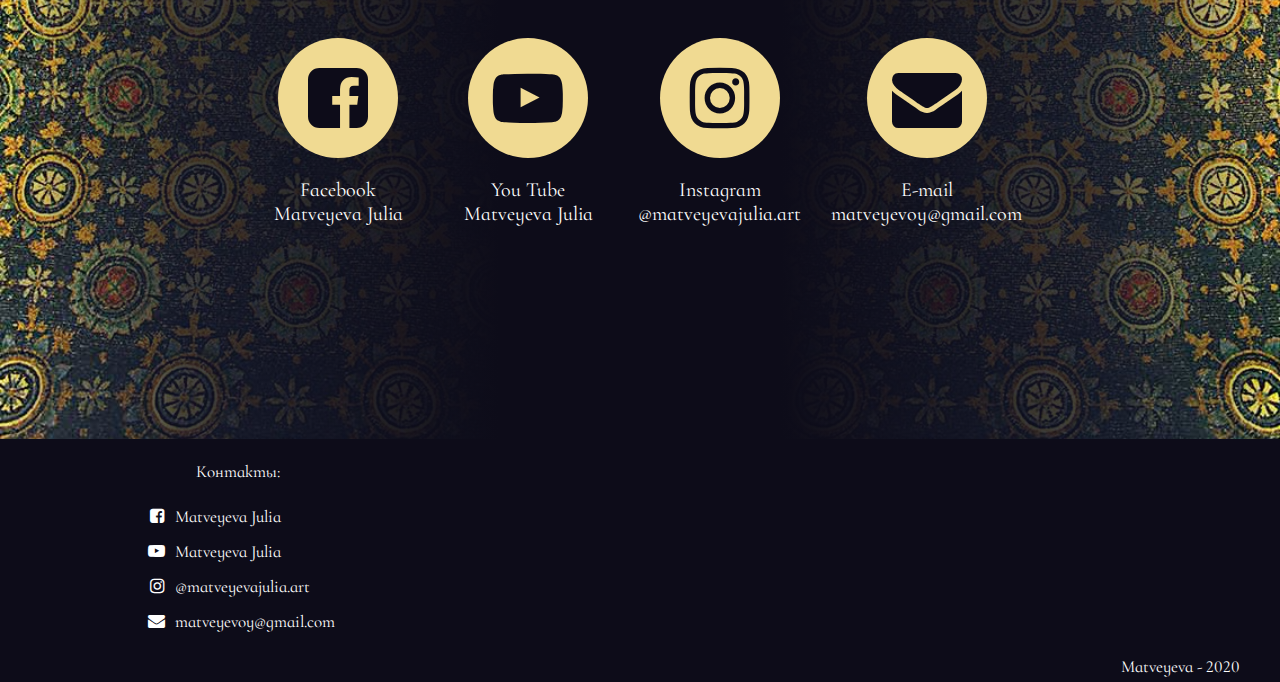
==== commit 4b5fd5ff: "Lectures in English added" ====
--- a/index.html
+++ b/index.html
@@ -159,7 +159,7 @@
 
         <div class="datelist">
             <li class="lecture-block">
-                <div class="flag"><img class="bullet" src="ravenna-images/bullet.jpg"><div class="date">7 апреля, 18:00<br>Харьков</div></div> 
+                <div class="flag"><img class="bullet" src="../ravenna-images/bullet.jpg"><div class="date">7 апреля, 18:00<br>Харьков</div></div> 
                 <div class="event"><b>"Тайны Тела&nbsp;Христова в искусстве Церкви: от&nbsp;алтарных завес к истории плащаницы"</b>
                     <br><b>Локация:</b> Православный центр&nbsp;"Фома". Православные Богословские курсы.
                     <!--<div class="price">
@@ -182,7 +182,7 @@
                         <li><span class="lecture-list__date">12 апреля - 19:30</span> &mdash; Лекция&nbsp;1. Види перспективи в іконописному творі.</li>
                         <li><span class="lecture-list__date">19 апреля - 19:30</span> &mdash; Лекция&nbsp;2. Побудова планів та простору в іконописному творі.</li>
                         <li><span class="lecture-list__date">24 апреля - 19:30</span> &mdash; Лекция&nbsp;3 (группа&nbsp;1). Геометрично-перспективний аналіз іконописного твору.</li>
-                        <li><span class="lecture-list__date">26 апреля - 19:30</span> &mdash; Лекция&nbsp;4 (группа&nbsp;2). Геометрично-перспективний аналіз іконописного твору.</li>
+                        <li><span class="lecture-list__date">26 апреля - 19:30</span> &mdash; Лекция&nbsp;3 (группа&nbsp;2). Геометрично-перспективний аналіз іконописного твору.</li>
                     </ul>
                     <!--<div class="price display-none">
                         <p>Лекции на украинском языке</p>
@@ -199,7 +199,7 @@
                 </div>
             </li>
             <li class="lecture-block">
-                <div class="flag"><img class="bullet" src="ravenna-images/bullet.jpg"><div class="date">21 апреля, 17:00<br>Харьков</div></div> 
+                <div class="flag"><img class="bullet" src="../ravenna-images/bullet.jpg"><div class="date">21 апреля, 17:00<br>Харьков</div></div> 
                 <div class="event"><b>"Тема Благовещения и вход во Святая&nbsp;Святых"</b>
                     <br><b>Локация:</b> Эллино-византийский лекторий при церкви св.&nbsp;Пантелеймона.
                 </div>
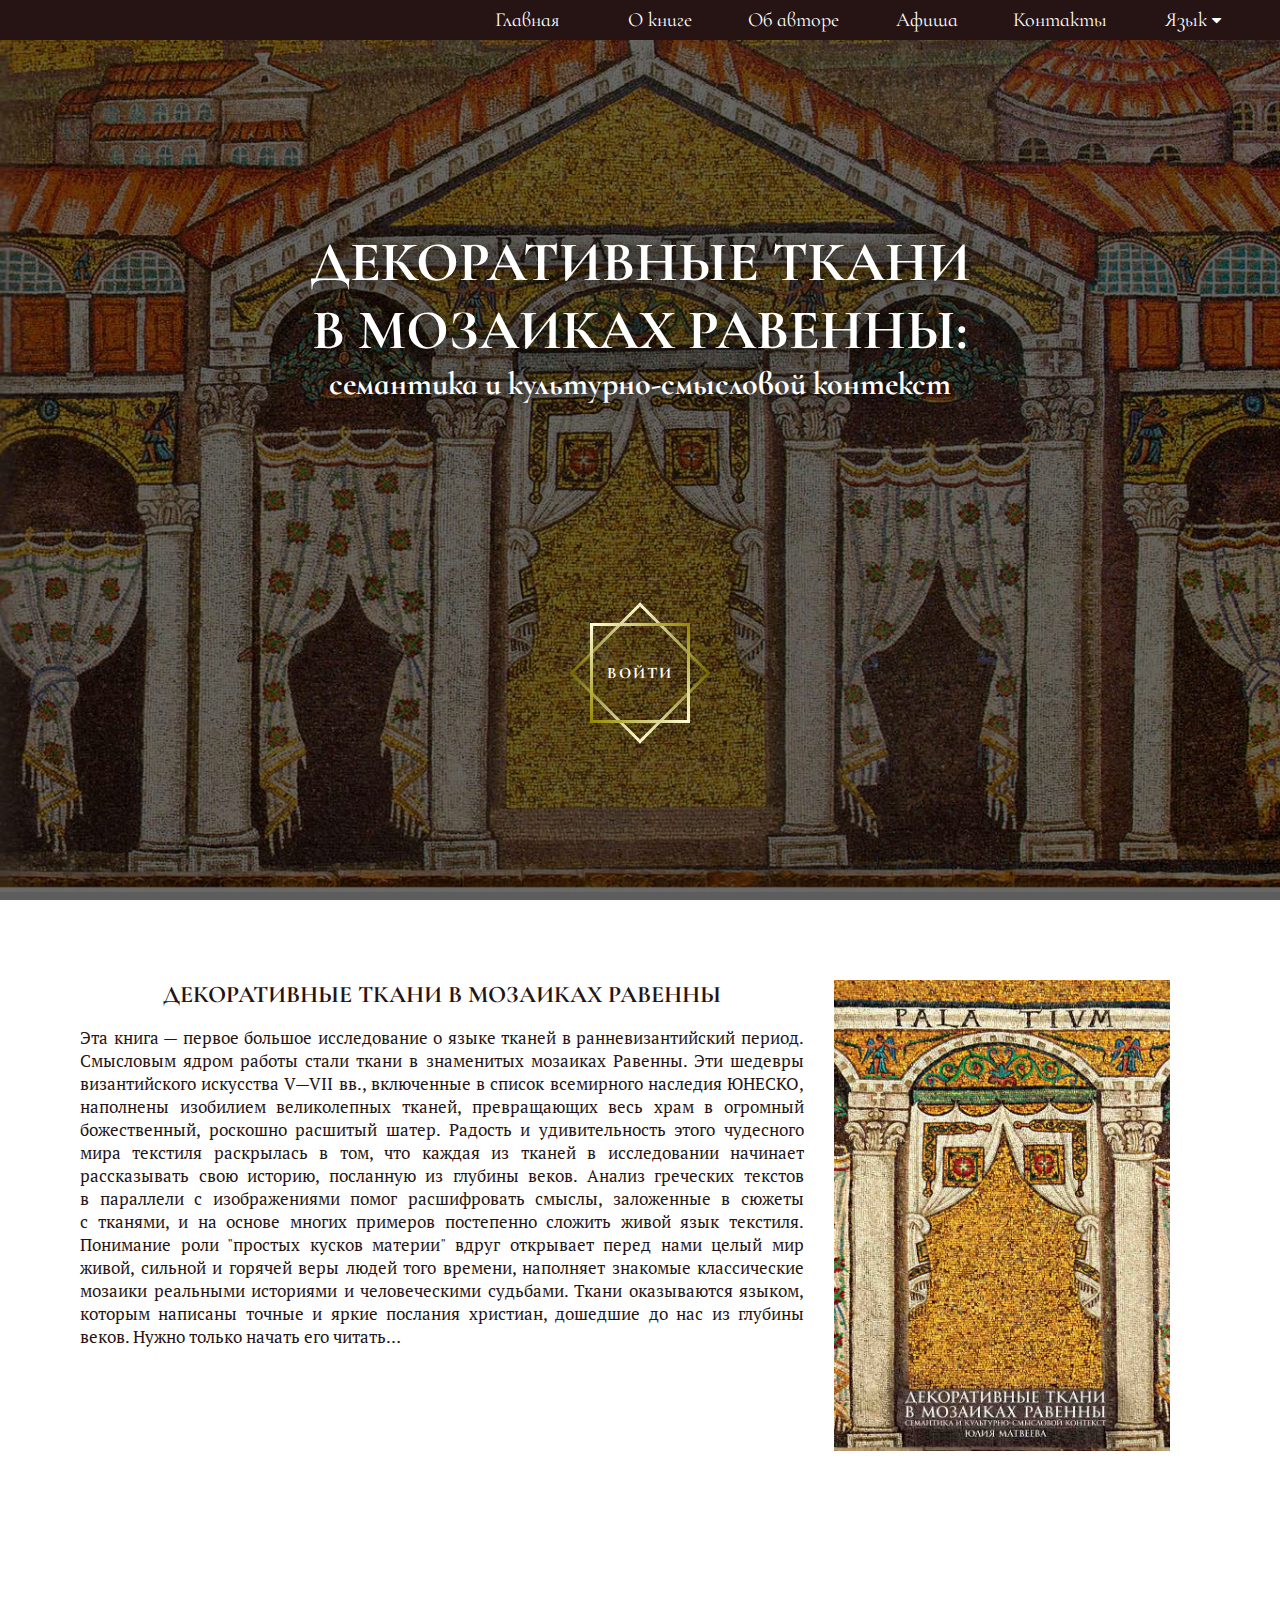
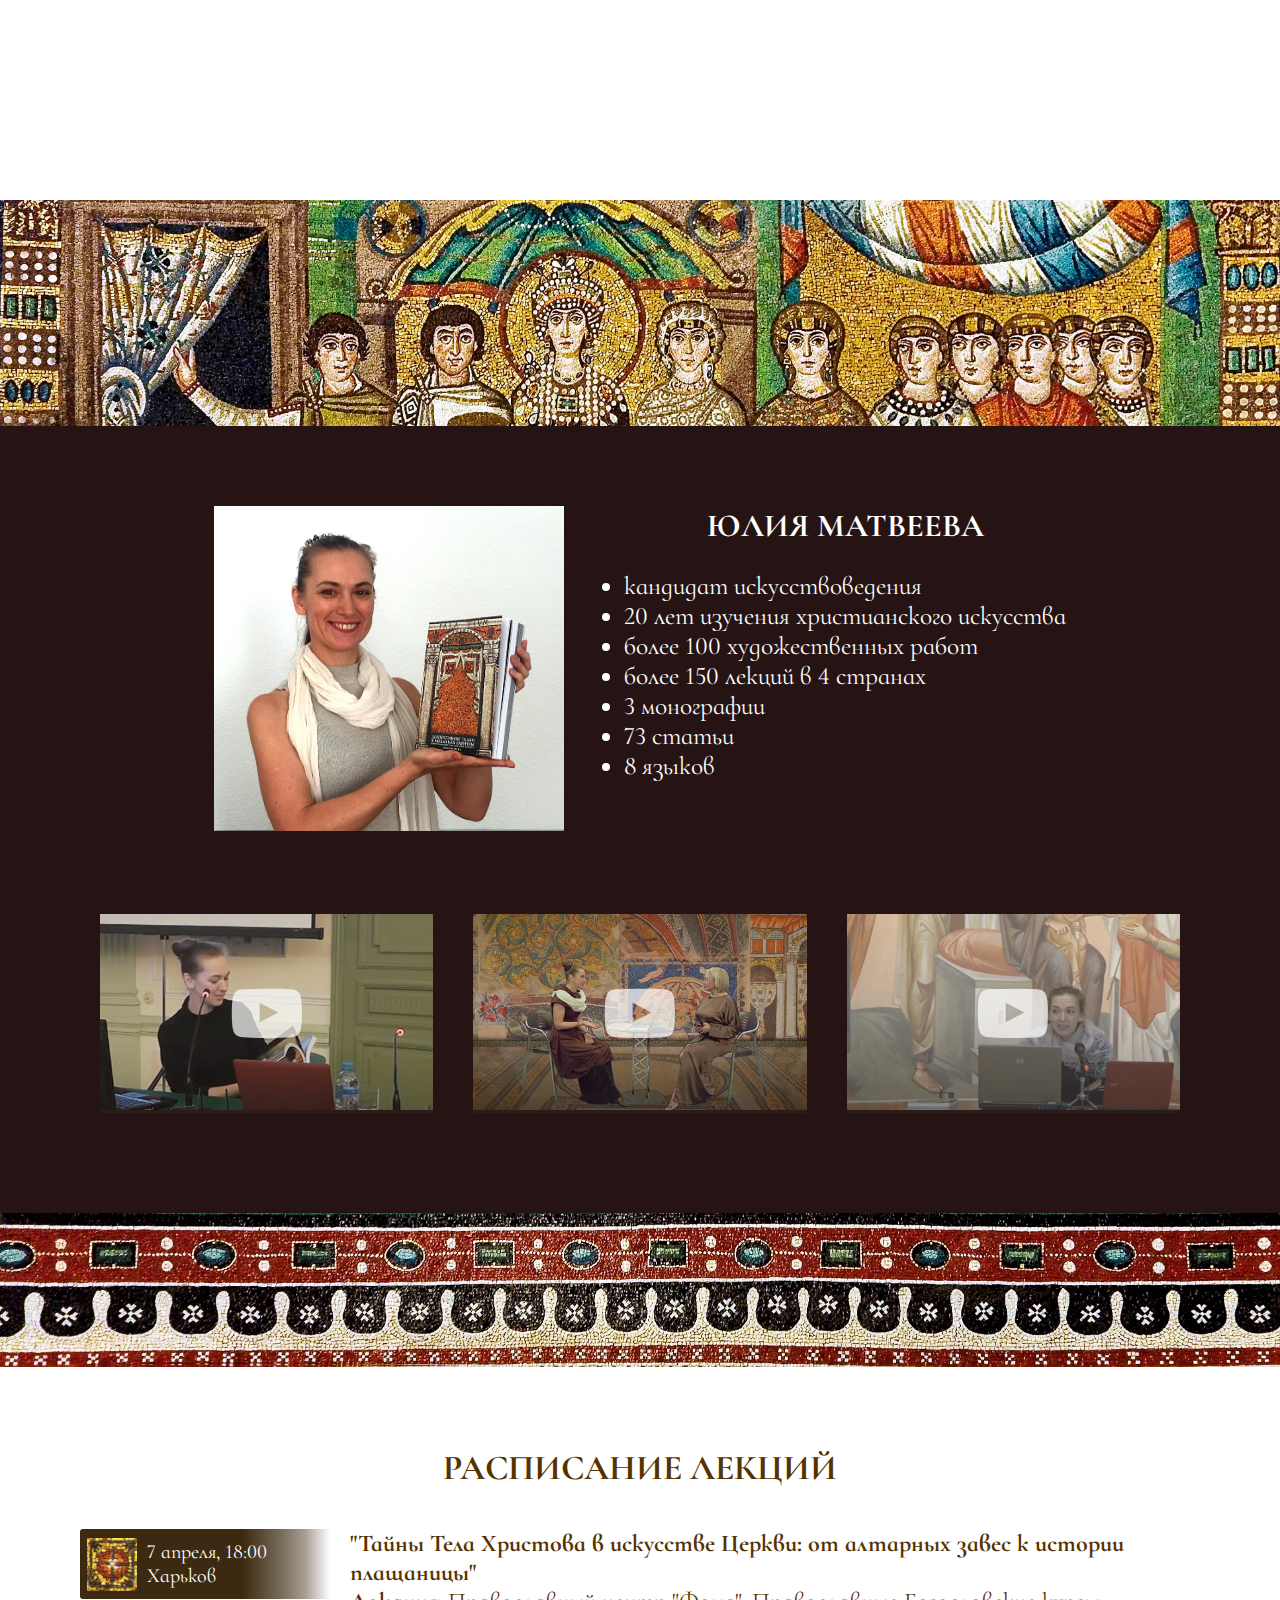
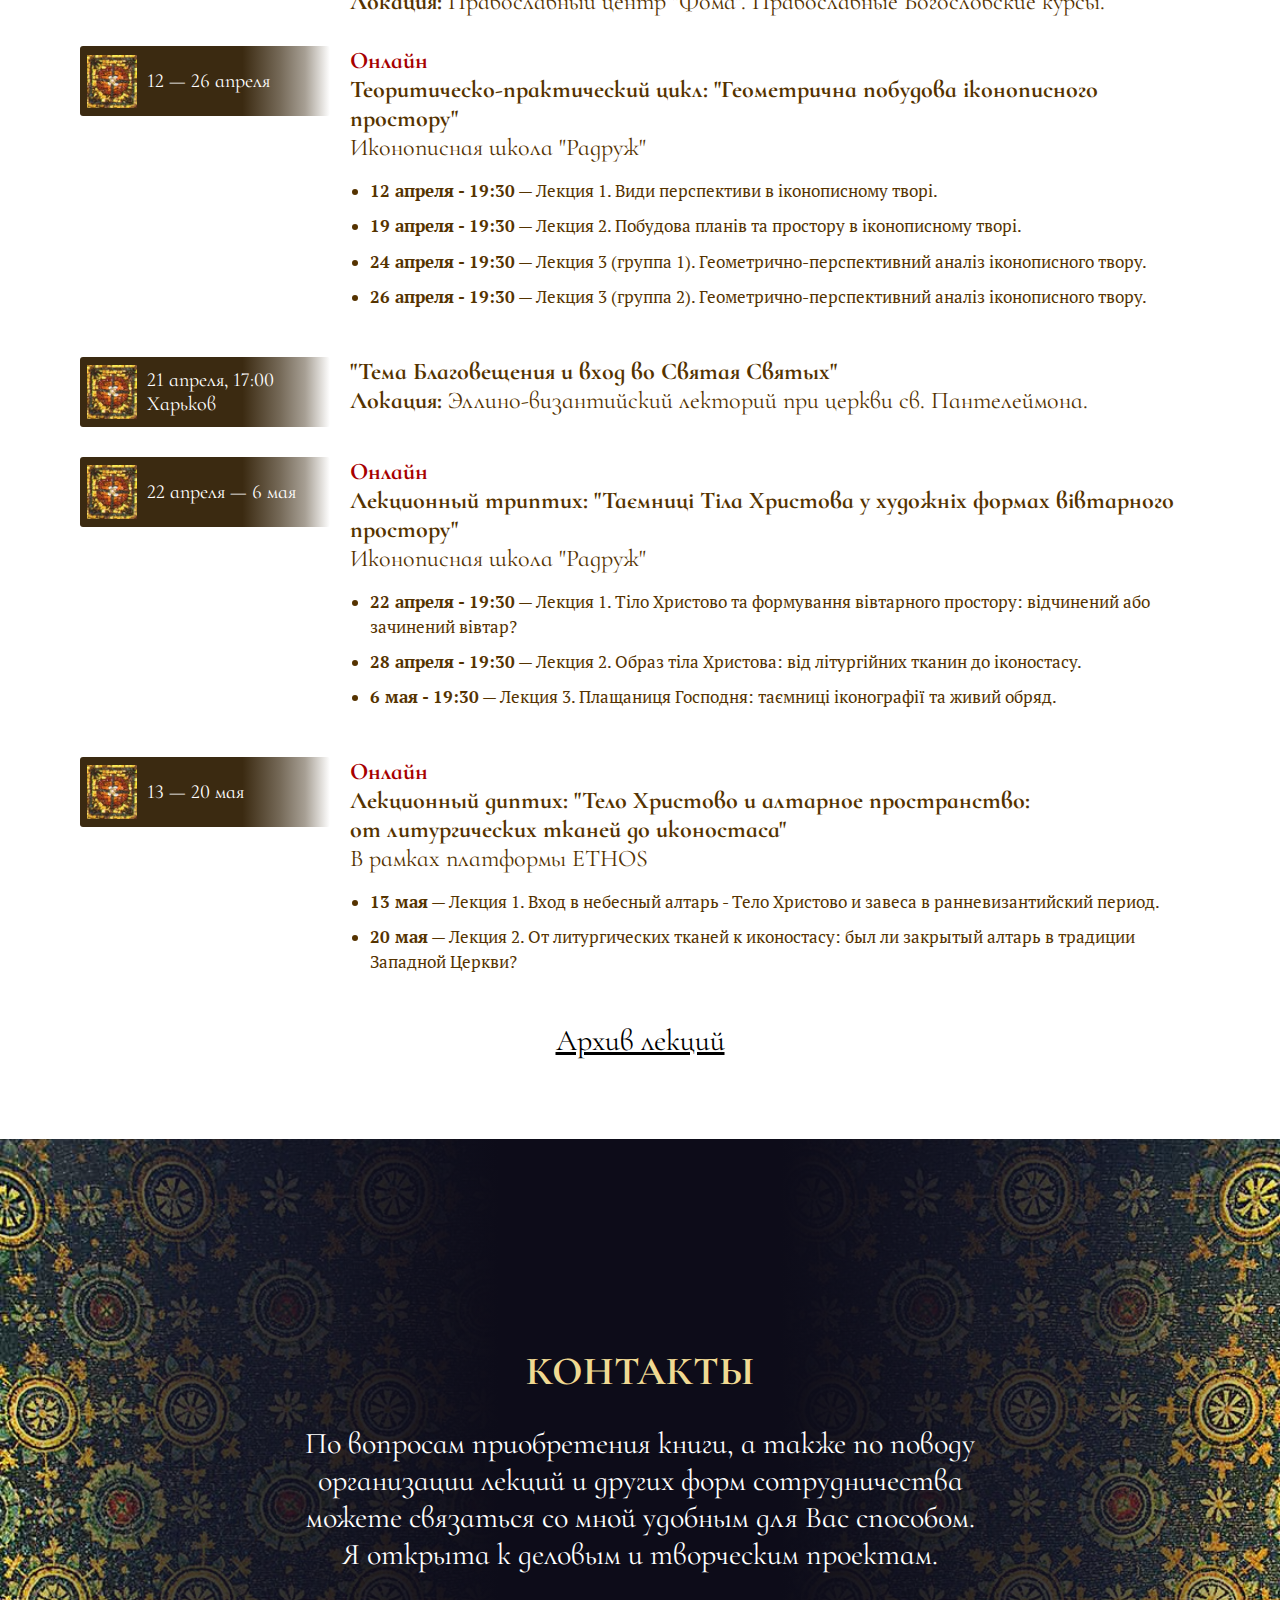
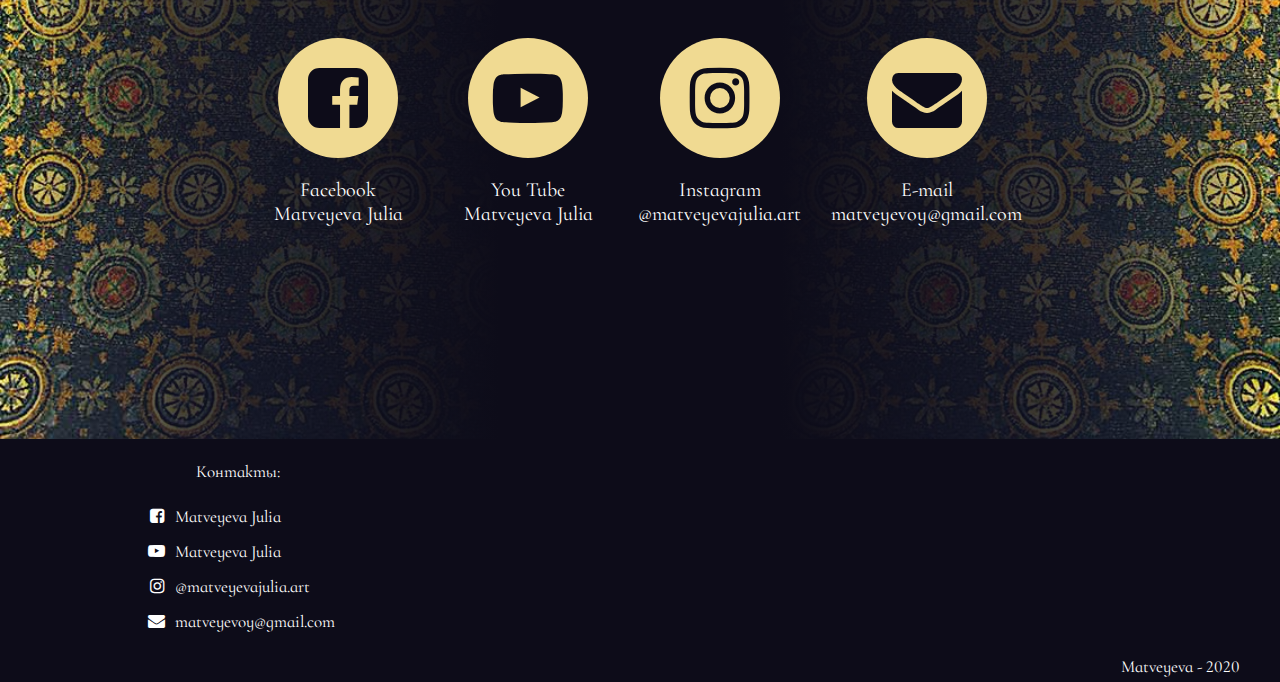
==== commit 94734441: "Edited" ====
--- a/index.html
+++ b/index.html
@@ -209,7 +209,7 @@
                 <div class="event event--online"><b>Лекционный триптих: "Таємниці Тіла&nbsp;Христова у художніх формах вівтарного простору"</b>
                     <br>Иконописная школа "Радруж"
                     <ul class="lecture-list">
-                        <li><span class="lecture-list__date">22 апреля - 19:30</span> &mdash; Лекция&nbsp;1. Тіло Христово та формування вівтарного простору: відчинений або зачинений вівтар? (аналіз&nbsp;Герману, доіконоборчий період)</li>
+                        <li><span class="lecture-list__date">22 апреля - 19:30</span> &mdash; Лекция&nbsp;1. Тіло Христово та формування вівтарного простору: відчинений або зачинений вівтар?</li>
                         <li><span class="lecture-list__date">28 апреля - 19:30</span> &mdash; Лекция&nbsp;2. Образ тіла Христова: від&nbsp;літургійних тканин до іконостасу.</li>
                         <li><span class="lecture-list__date">6 мая - 19:30</span> &mdash; Лекция&nbsp;3. Плащаниця Господня: таємниці іконографії та живий обряд.</li>
                     </ul>
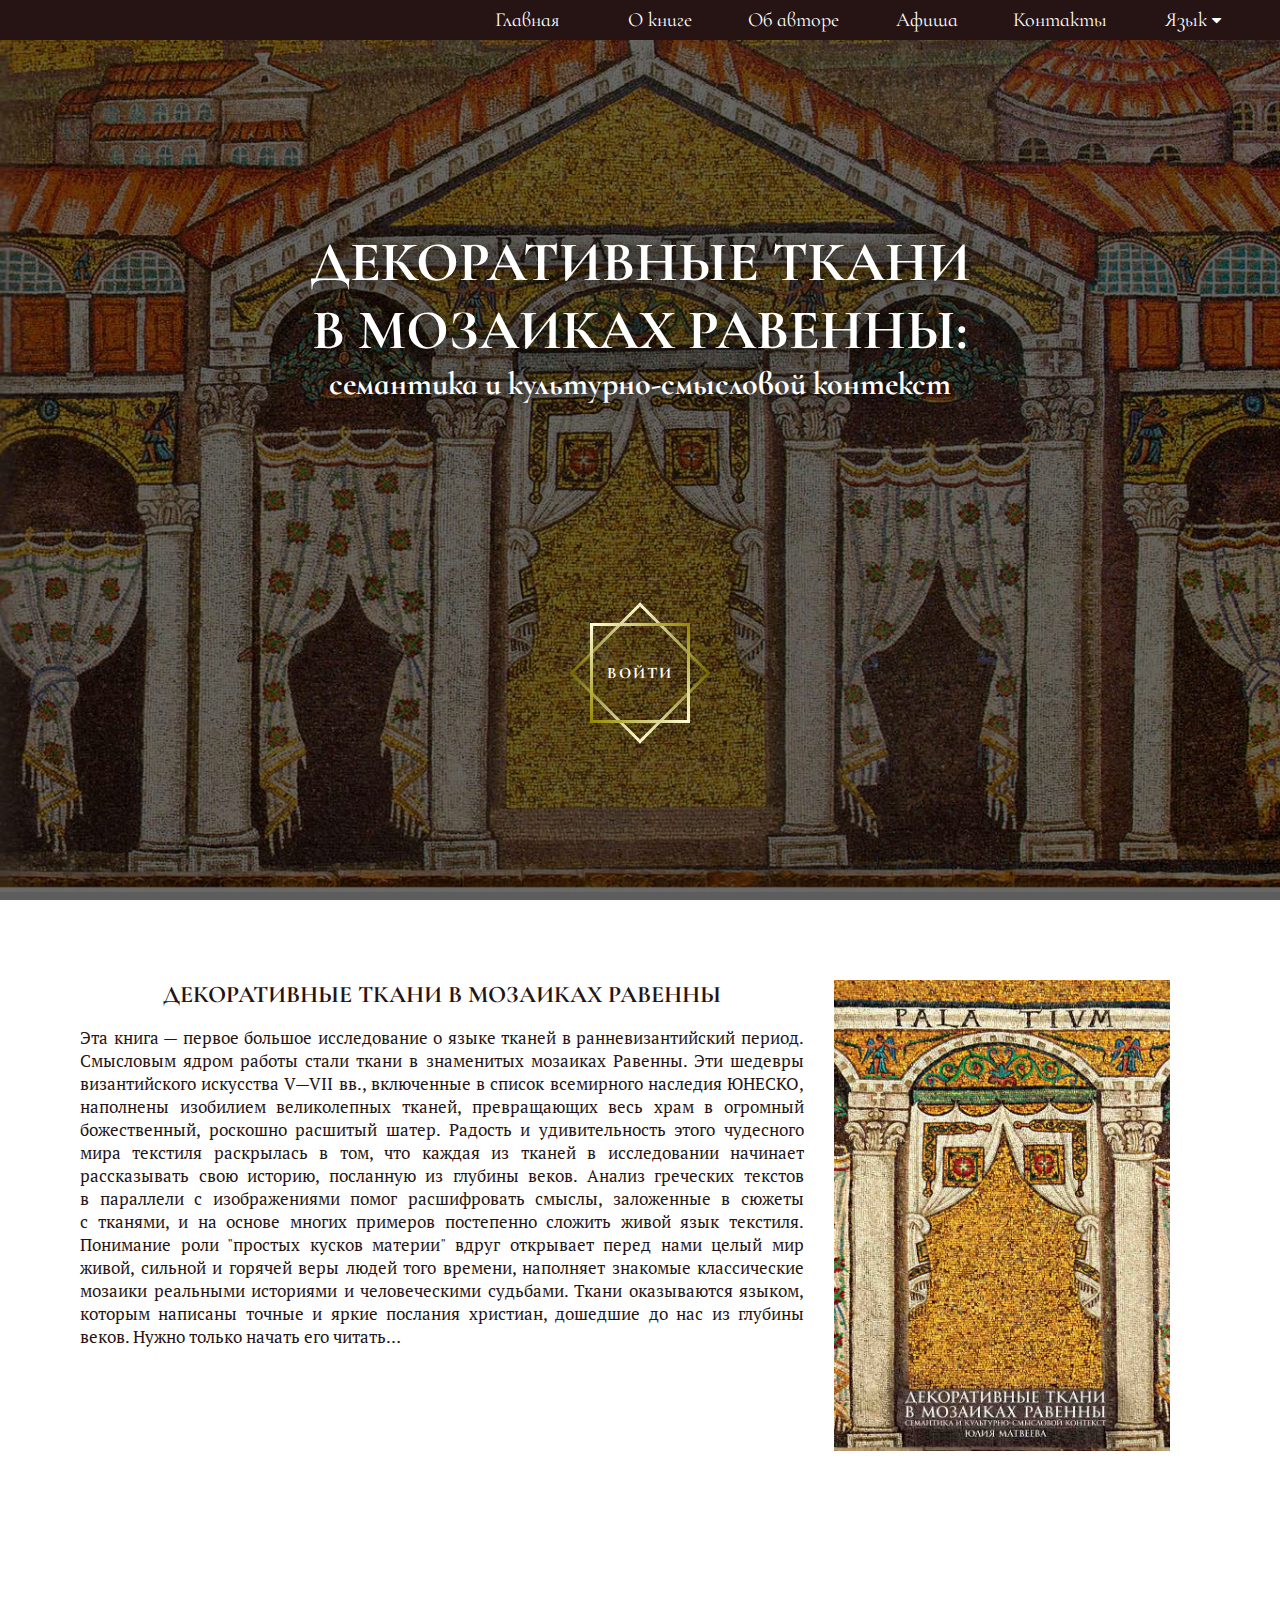
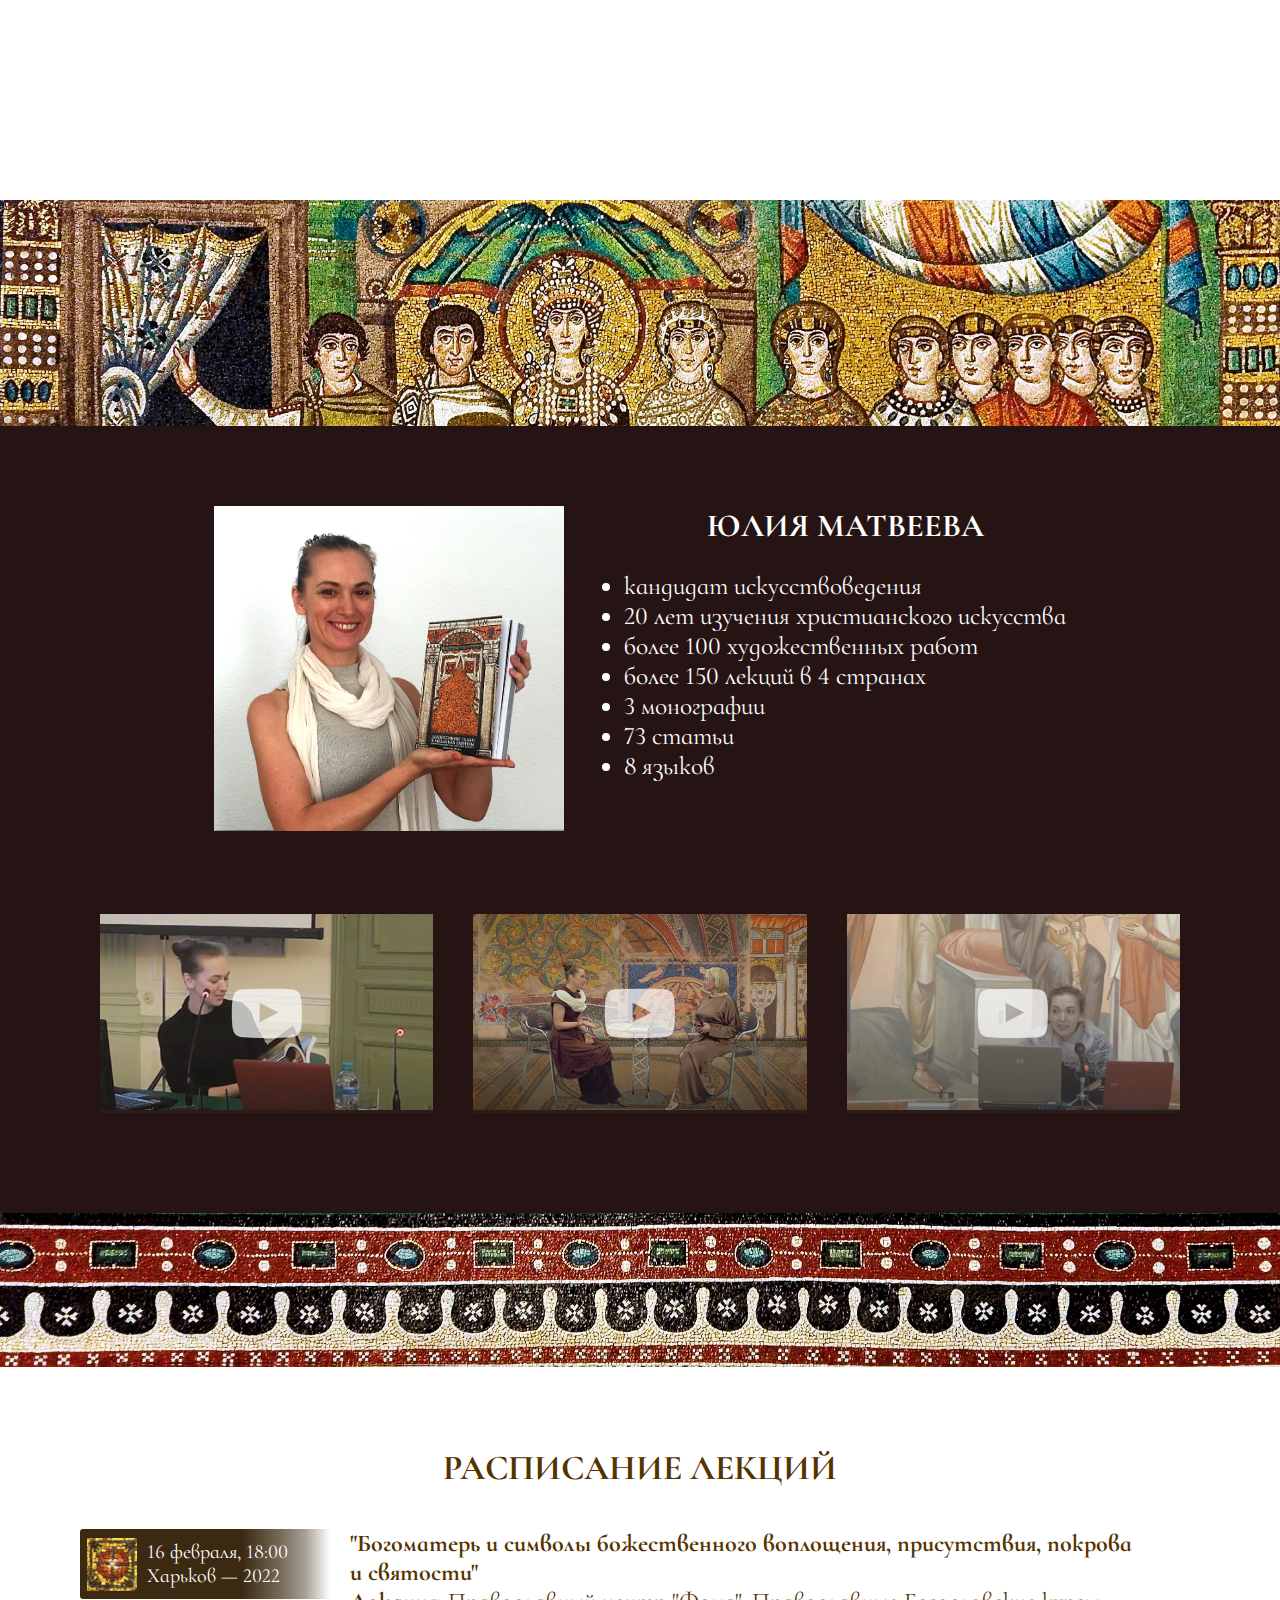
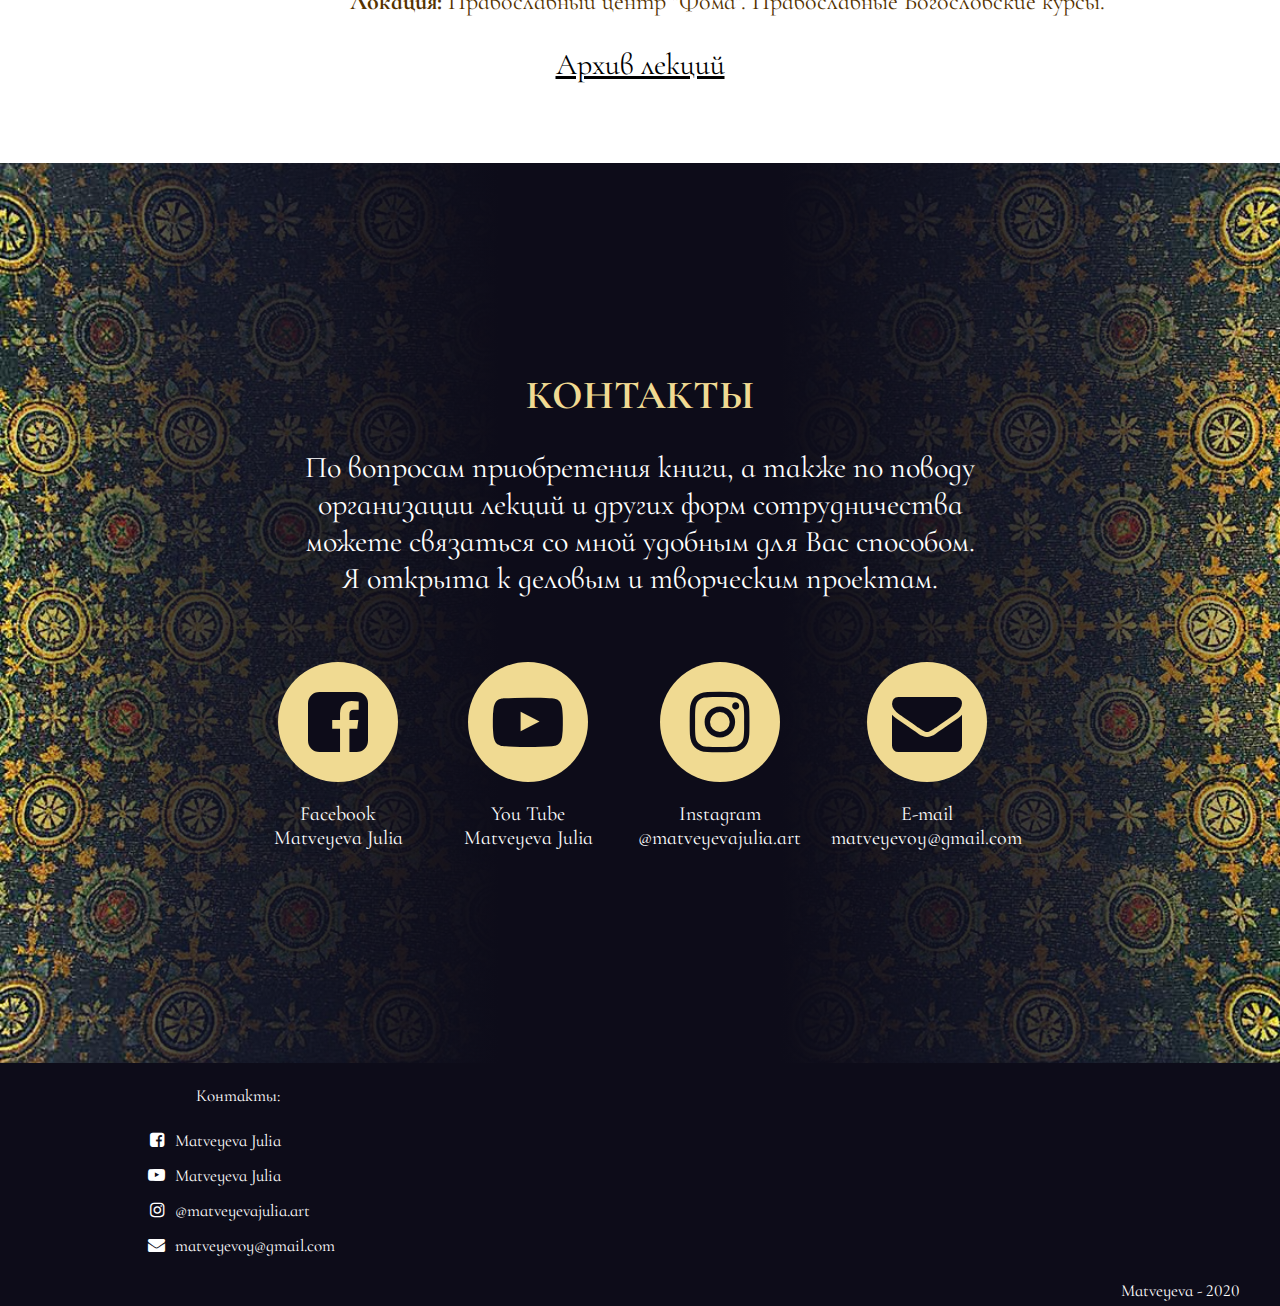
==== commit b8308653: "Old lectures to archiueve. New lectures - Feb 22 - added." ====
--- a/index.html
+++ b/index.html
@@ -151,102 +151,20 @@
 <section id="timetable" class="timetable">
     <div class="afisha">
         <h2>РАСПИСАНИЕ ЛЕКЦИЙ</h2>
+        
+        <!-- Stay at home -->
         <div class="stayhome display-none">
             <div class="stayhome__picture"><img class="stayhome__img" src="ravenna-images/sanvitale_crop.jpg"></div>
             <p class="stayhome__message">Запланированных лекций пока&nbsp;нет<br>Оставайтесь дома<br>Берегите себя и&nbsp;своих близких
             <br><br>В ожидании новых встреч вы&nbsp;можете смотреть записи лекций Юлии Матвеевой на&nbsp;<a class="stayhome__link" href="https://www.youtube.com/channel/UCrBBi64IRE66jUUzCjEGi4A">YouTube канале</a></p>
         </div>
+        <!---->
 
         <div class="datelist">
             <li class="lecture-block">
-                <div class="flag"><img class="bullet" src="../ravenna-images/bullet.jpg"><div class="date">7 апреля, 18:00<br>Харьков</div></div> 
-                <div class="event"><b>"Тайны Тела&nbsp;Христова в искусстве Церкви: от&nbsp;алтарных завес к истории плащаницы"</b>
+                <div class="flag"><img class="bullet" src="ravenna-images/bullet.jpg"><div class="date">16 февраля, 18:00<br>Харьков &mdash; 2022</div></div> 
+                <div class="event"><b>"Богоматерь и символы божественного воплощения, присутствия, покрова и&nbsp;святости"</b>
                     <br><b>Локация:</b> Православный центр&nbsp;"Фома". Православные Богословские курсы.
-                    <!--<div class="price">
-                        <p>Презентация на английском языке</p>
-                        <a class="basic-btn basic-btn--maroon" href="https://us02web.zoom.us/j/82332311613" target="_blank">Присоединиться в Zoom</a>
-                    </div>
-                    <div class="event-description fade-container">
-                        <div id="fade-content-8" class="event-description__text">Dr. Matveyeva is an author of the book with the same title, is an engaging speaker, researcher in church crafts and fabrics and master-embroiderer. Presentation will be in English and will be dedicated to the publication of the English edition of the book.</div>
-                        <div id="fade-overlay-8" class="fade-overlay"></div>
-                        <div class="show-more-line"><span class="show-more-circle" onclick="showMore8()"><i id="arrow-8" class="arrow arrow--down"></i></span></div>
-                    </div> -->
-                </div>
-            </li>
-
-            <li class="lecture-block">
-                <div class="flag"><img class="bullet" src="../ravenna-images/bullet.jpg"><div class="date">12 &mdash; 26 апреля</div></div> 
-                <div class="event event--online"><b>Теоритическо-практический цикл: "Геометрична побудова іконописного простору"</b>
-                    <br>Иконописная школа "Радруж"
-                    <ul class="lecture-list">
-                        <li><span class="lecture-list__date">12 апреля - 19:30</span> &mdash; Лекция&nbsp;1. Види перспективи в іконописному творі.</li>
-                        <li><span class="lecture-list__date">19 апреля - 19:30</span> &mdash; Лекция&nbsp;2. Побудова планів та простору в іконописному творі.</li>
-                        <li><span class="lecture-list__date">24 апреля - 19:30</span> &mdash; Лекция&nbsp;3 (группа&nbsp;1). Геометрично-перспективний аналіз іконописного твору.</li>
-                        <li><span class="lecture-list__date">26 апреля - 19:30</span> &mdash; Лекция&nbsp;3 (группа&nbsp;2). Геометрично-перспективний аналіз іконописного твору.</li>
-                    </ul>
-                    <!--<div class="price display-none">
-                        <p>Лекции на украинском языке</p>
-                        <a class="basic-btn basic-btn--maroon" href="https://forms.app/sacredartcenter/registration-form" target="_blank">Зарегистрироваться на курс</a>
-                    </div>
-                    <div class="event-description fade-container">
-                        <div id="fade-content-2" class="event-description__text">Этот короткий курс предлагает вам возможность изучить основы традиционной восточно-христианской иконографии и взглянуть на некоторые ее особенности. Мы рассмотрим произведения византийского и средневекового украинского искусства и попытаемся понять взаимосвязь между их богословским / духовным содержанием и художественной формой, в которой это содержание выражено. Обратимся к вопросу: почему некоторые изображения церковного искусства выглядят так странно, что невольно хочется их исправить? Традиционный ответ на этот вопрос был таким: древние художники не понимали правил композиции и анатомии человека. Однако этот ответ выглядит очень наивным и поверхностным, особенно учитывая тот факт, что данные произведения искусства отличаются высоким художественным мастерством. Что, если эти «ошибки» и «искажения» являются преднамеренными и являются частью определенного художественного языка, основанного на законах нашего визуального восприятия?
-                            <br><br>Лекции будут посвящены этому особому языку восточно-христианского искусства, который формировался и совершенствовался на протяжении многих веков. Первоначальные замыслы древних авторов становятся очевидными, когда различные аспекты их произведений анализируются и рассматриваются как единое целое.
-                            <br>Каждая лекция – одна грань, которая продолжает и достраивает предыдущую. Постепенно раскрывается, как мудро и просто устроены все аспекты художественного языка: формы тел и предметов, пространство, материальность, время и свет. В завершение нас ждет сюрприз – через древнее искусство мы увидим по-новому язык искусства разных времен: от Египта и античной классики до Возрождения, импрессионизма и современных мультфильмов. Что было воспринято искусством Церкви и что оно подарило миру через форму, время, пространство и свет. Курс будет интересен как для тех, кто только знакомится с церковным искусством, так и для тех, кто давно знает и любит его.
-                        </div>
-                        <div id="fade-overlay-2" class="fade-overlay"></div>
-                        <div class="show-more-line"><span class="show-more-circle" onclick="showMore2()"><i id="arrow-2" class="arrow arrow--down"></i></span></div>
-                    </div> -->
-                </div>
-            </li>
-            <li class="lecture-block">
-                <div class="flag"><img class="bullet" src="../ravenna-images/bullet.jpg"><div class="date">21 апреля, 17:00<br>Харьков</div></div> 
-                <div class="event"><b>"Тема Благовещения и вход во Святая&nbsp;Святых"</b>
-                    <br><b>Локация:</b> Эллино-византийский лекторий при церкви св.&nbsp;Пантелеймона.
-                </div>
-            </li>
-            <li class="lecture-block">
-                <div class="flag"><img class="bullet" src="../ravenna-images/bullet.jpg"><div class="date">22 апреля &mdash; 6 мая</div></div> 
-                <div class="event event--online"><b>Лекционный триптих: "Таємниці Тіла&nbsp;Христова у художніх формах вівтарного простору"</b>
-                    <br>Иконописная школа "Радруж"
-                    <ul class="lecture-list">
-                        <li><span class="lecture-list__date">22 апреля - 19:30</span> &mdash; Лекция&nbsp;1. Тіло Христово та формування вівтарного простору: відчинений або зачинений вівтар?</li>
-                        <li><span class="lecture-list__date">28 апреля - 19:30</span> &mdash; Лекция&nbsp;2. Образ тіла Христова: від&nbsp;літургійних тканин до іконостасу.</li>
-                        <li><span class="lecture-list__date">6 мая - 19:30</span> &mdash; Лекция&nbsp;3. Плащаниця Господня: таємниці іконографії та живий обряд.</li>
-                    </ul>
-                    <!--<div class="price display-none">
-                        <p>Лекции на украинском языке</p>
-                        <a class="basic-btn basic-btn--maroon" href="https://forms.app/sacredartcenter/registration-form" target="_blank">Зарегистрироваться на курс</a>
-                    </div>
-                    <div class="event-description fade-container">
-                        <div id="fade-content-2" class="event-description__text">Этот короткий курс предлагает вам возможность изучить основы традиционной восточно-христианской иконографии и взглянуть на некоторые ее особенности. Мы рассмотрим произведения византийского и средневекового украинского искусства и попытаемся понять взаимосвязь между их богословским / духовным содержанием и художественной формой, в которой это содержание выражено. Обратимся к вопросу: почему некоторые изображения церковного искусства выглядят так странно, что невольно хочется их исправить? Традиционный ответ на этот вопрос был таким: древние художники не понимали правил композиции и анатомии человека. Однако этот ответ выглядит очень наивным и поверхностным, особенно учитывая тот факт, что данные произведения искусства отличаются высоким художественным мастерством. Что, если эти «ошибки» и «искажения» являются преднамеренными и являются частью определенного художественного языка, основанного на законах нашего визуального восприятия?
-                            <br><br>Лекции будут посвящены этому особому языку восточно-христианского искусства, который формировался и совершенствовался на протяжении многих веков. Первоначальные замыслы древних авторов становятся очевидными, когда различные аспекты их произведений анализируются и рассматриваются как единое целое.
-                            <br>Каждая лекция – одна грань, которая продолжает и достраивает предыдущую. Постепенно раскрывается, как мудро и просто устроены все аспекты художественного языка: формы тел и предметов, пространство, материальность, время и свет. В завершение нас ждет сюрприз – через древнее искусство мы увидим по-новому язык искусства разных времен: от Египта и античной классики до Возрождения, импрессионизма и современных мультфильмов. Что было воспринято искусством Церкви и что оно подарило миру через форму, время, пространство и свет. Курс будет интересен как для тех, кто только знакомится с церковным искусством, так и для тех, кто давно знает и любит его.
-                        </div>
-                        <div id="fade-overlay-2" class="fade-overlay"></div>
-                        <div class="show-more-line"><span class="show-more-circle" onclick="showMore2()"><i id="arrow-2" class="arrow arrow--down"></i></span></div>
-                    </div> -->
-                </div>
-            </li>
-            <li class="lecture-block">
-                <div class="flag"><img class="bullet" src="../ravenna-images/bullet.jpg"><div class="date">13 &mdash; 20 мая</div></div> 
-                <div class="event event--online"><b>Лекционный диптих: "Тело Христово и алтарное пространство: от&nbsp;литургических тканей до иконостаса"</b>
-                    <br>В рамках платформы ETHOS
-                    <ul class="lecture-list">
-                        <li><span class="lecture-list__date">13 мая</span> &mdash; Лекция&nbsp;1. Вход в небесный алтарь&nbsp;- Тело&nbsp;Христово и завеса в ранневизантийский период.</li>
-                        <li><span class="lecture-list__date">20 мая</span> &mdash; Лекция&nbsp;2. От литургических тканей к иконостасу: был&nbsp;ли закрытый алтарь в традиции Западной&nbsp;Церкви?</li>
-                    </ul>
-                    <!--<div class="price display-none">
-                        <p>Лекции на украинском языке</p>
-                        <a class="basic-btn basic-btn--maroon" href="https://forms.app/sacredartcenter/registration-form" target="_blank">Зарегистрироваться на курс</a>
-                    </div>
-                    <div class="event-description fade-container">
-                        <div id="fade-content-2" class="event-description__text">Этот короткий курс предлагает вам возможность изучить основы традиционной восточно-христианской иконографии и взглянуть на некоторые ее особенности. Мы рассмотрим произведения византийского и средневекового украинского искусства и попытаемся понять взаимосвязь между их богословским / духовным содержанием и художественной формой, в которой это содержание выражено. Обратимся к вопросу: почему некоторые изображения церковного искусства выглядят так странно, что невольно хочется их исправить? Традиционный ответ на этот вопрос был таким: древние художники не понимали правил композиции и анатомии человека. Однако этот ответ выглядит очень наивным и поверхностным, особенно учитывая тот факт, что данные произведения искусства отличаются высоким художественным мастерством. Что, если эти «ошибки» и «искажения» являются преднамеренными и являются частью определенного художественного языка, основанного на законах нашего визуального восприятия?
-                            <br><br>Лекции будут посвящены этому особому языку восточно-христианского искусства, который формировался и совершенствовался на протяжении многих веков. Первоначальные замыслы древних авторов становятся очевидными, когда различные аспекты их произведений анализируются и рассматриваются как единое целое.
-                            <br>Каждая лекция – одна грань, которая продолжает и достраивает предыдущую. Постепенно раскрывается, как мудро и просто устроены все аспекты художественного языка: формы тел и предметов, пространство, материальность, время и свет. В завершение нас ждет сюрприз – через древнее искусство мы увидим по-новому язык искусства разных времен: от Египта и античной классики до Возрождения, импрессионизма и современных мультфильмов. Что было воспринято искусством Церкви и что оно подарило миру через форму, время, пространство и свет. Курс будет интересен как для тех, кто только знакомится с церковным искусством, так и для тех, кто давно знает и любит его.
-                        </div>
-                        <div id="fade-overlay-2" class="fade-overlay"></div>
-                        <div class="show-more-line"><span class="show-more-circle" onclick="showMore2()"><i id="arrow-2" class="arrow arrow--down"></i></span></div>
-                    </div> -->
                 </div>
             </li>
         </div>
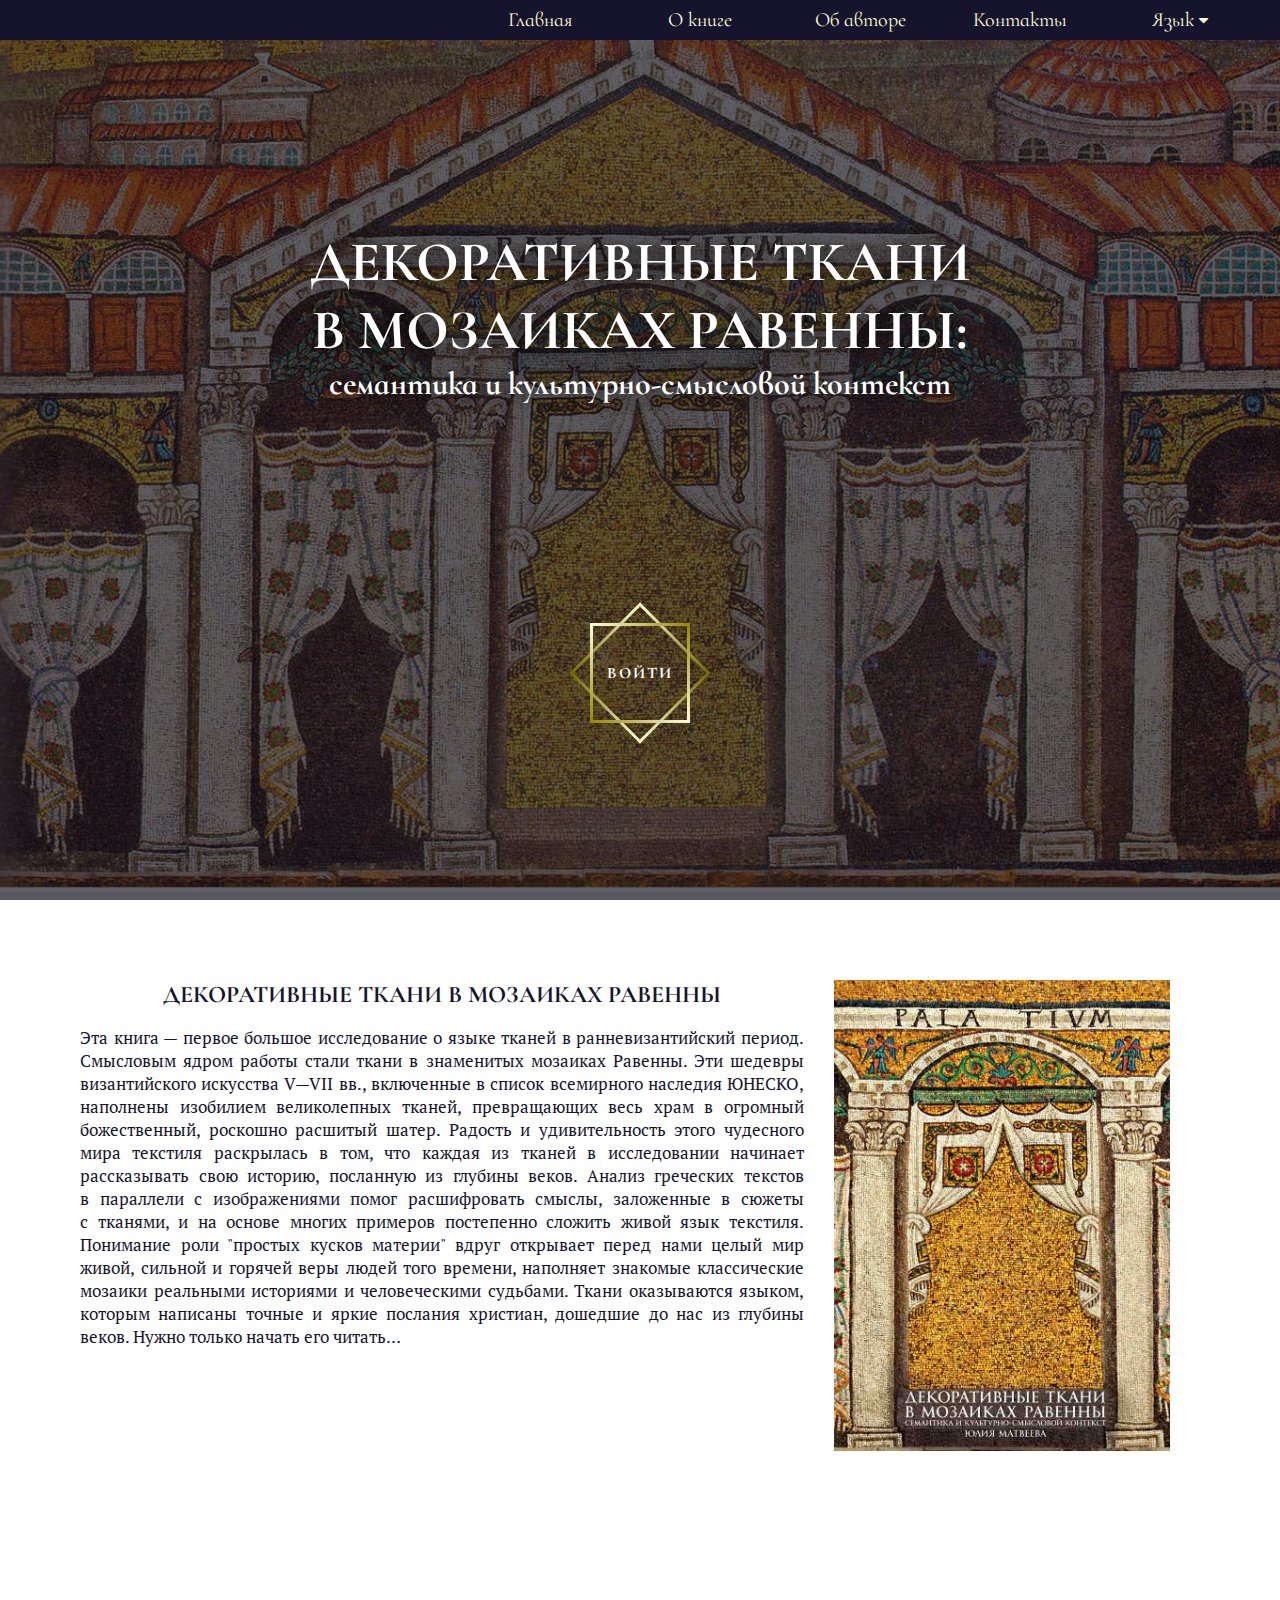
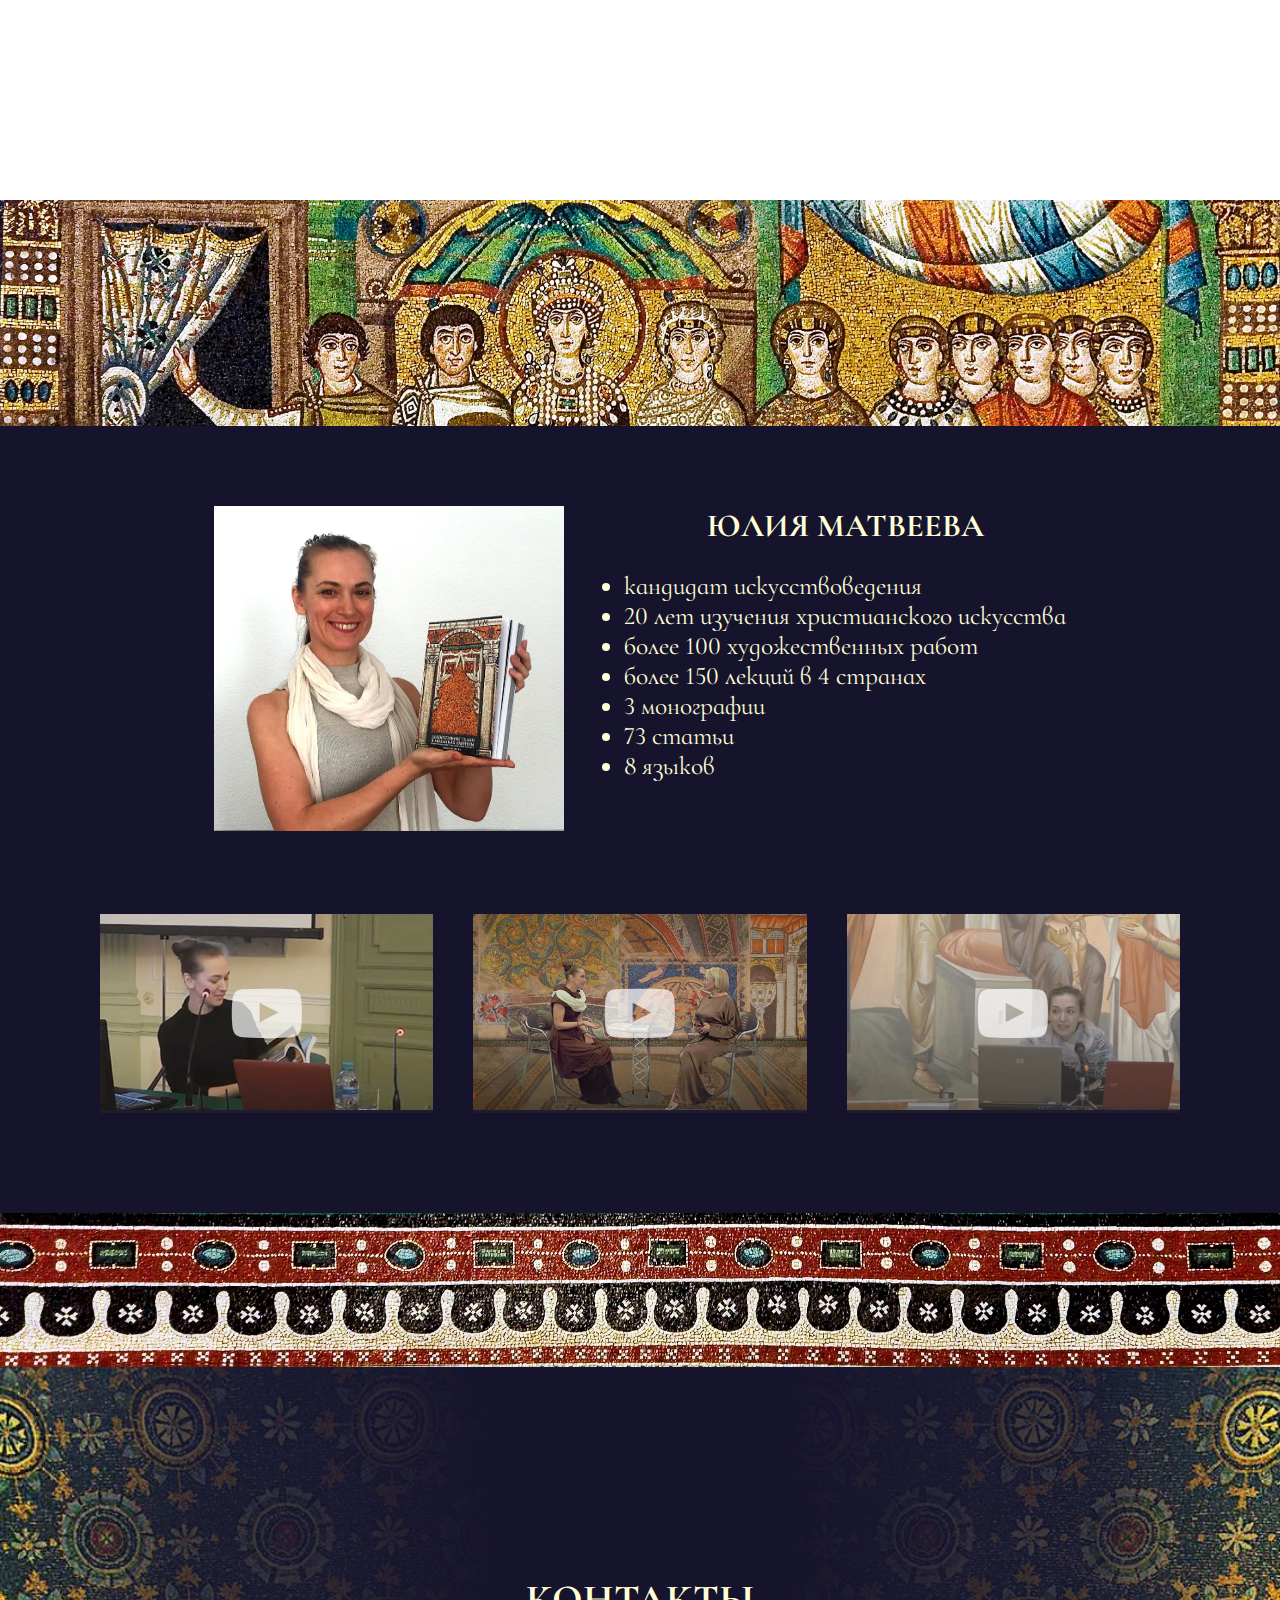
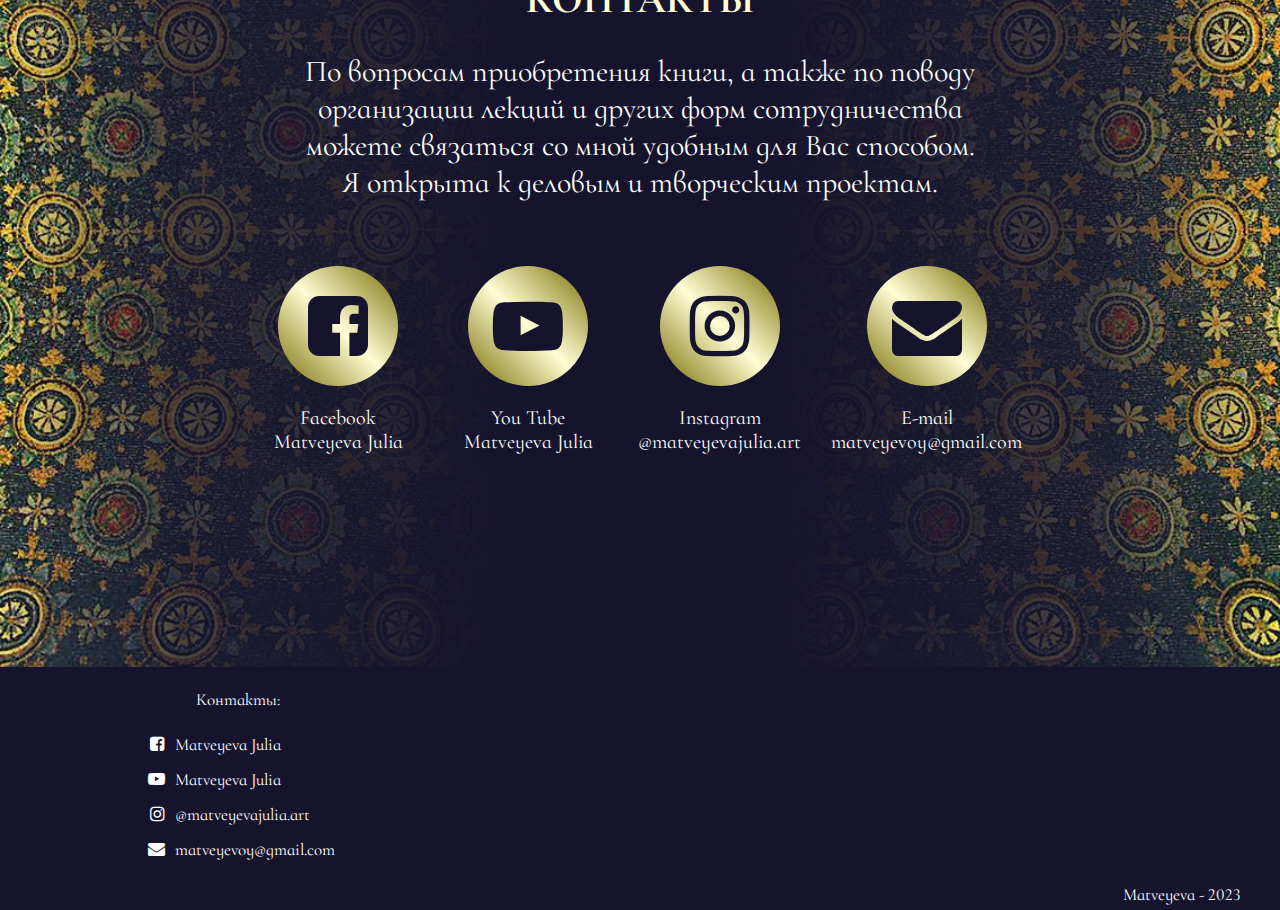
==== commit 92f480b1: "General colors changed" ====
--- a/index.html
+++ b/index.html
@@ -23,7 +23,7 @@
         <li><a class="navbar__link" href="https://matveyevajulia.art/">Главная</a></li>
         <li><a class="navbar__link" href="#book">О книге</a></li>
         <li><a class="navbar__link" href="#author">Об авторе</a></li>
-        <li><a class="navbar__link" href="https://matveyevajulia.art/lectures.html">Афиша</a></li>
+        <!--<li><a class="navbar__link" href="https://matveyevajulia.art/lectures.html">Афиша</a></li>-->
         <li><a class="navbar__link" href="#contacts">Контакты</a></li>
         <li class="dropdown"><a class="navbar__link">Язык&nbsp;<i class="fa fa-caret-down"></i></a>
             <div class="dropdown__list">
@@ -43,7 +43,7 @@
             <a class="sidebar__link" href="https://matveyevajulia.art/">Главная</a>
             <a class="sidebar__link" onclick="closeNav()" href="#book">О книге</a>
             <a class="sidebar__link" onclick="closeNav()" href="#author">Об авторе</a>
-            <a class="sidebar__link" href="https://matveyevajulia.art/lectures.html">Афиша</a>
+            <!--<a class="sidebar__link" href="https://matveyevajulia.art/lectures.html">Афиша</a>-->
             <a class="sidebar__link" onclick="closeNav()" href="#contacts">Контакты</a>
             <br><br>
             <a class="sidebar__link">Язык:</a>
@@ -147,18 +147,18 @@
 </section>
 
 <img class="decor__img" src="ravenna-images/009-theodora-ribbon_web.jpg">
-
+<!--
 <section id="timetable" class="timetable">
     <div class="afisha">
         <h2>РАСПИСАНИЕ ЛЕКЦИЙ</h2>
         
-        <!-- Stay at home -->
+        
         <div class="stayhome display-none">
             <div class="stayhome__picture"><img class="stayhome__img" src="ravenna-images/sanvitale_crop.jpg"></div>
             <p class="stayhome__message">Запланированных лекций пока&nbsp;нет<br>Оставайтесь дома<br>Берегите себя и&nbsp;своих близких
             <br><br>В ожидании новых встреч вы&nbsp;можете смотреть записи лекций Юлии Матвеевой на&nbsp;<a class="stayhome__link" href="https://www.youtube.com/channel/UCrBBi64IRE66jUUzCjEGi4A">YouTube канале</a></p>
         </div>
-        <!---->
+       
 
         <div class="datelist">
             <li class="lecture-block">
@@ -171,7 +171,7 @@
     </div>
     <a class="timetable__archive" href="lectures.html">Архив лекций</a>
 </section>
-
+-->
 <section id="contacts" class="contacts">
     <div class="blue">
         <h2>КОНТАКТЫ</h2>
@@ -229,7 +229,7 @@
             </li>
         </ul>
     </div>
-    <div class="footer__copywrite">Matveyeva - 2020</div>
+    <div class="footer__copywrite">Matveyeva - 2023</div>
 </footer>
 
 <script src="script.js" type="text/javascript"></script>
--- a/styles/styles.css
+++ b/styles/styles.css
@@ -2,7 +2,6 @@
 *,
 *::before,
 *::after {
-  -webkit-box-sizing: border-box;
   box-sizing: border-box;
 }
 
@@ -24,7 +23,6 @@
     font-size: 7px;
   }
 }
-
 a {
   text-decoration: none;
   color: black;
@@ -38,15 +36,9 @@
 
 .cta-btn {
   height: 100px;
-  display: -webkit-box;
-  display: -ms-flexbox;
-  display: flex;
-  -webkit-box-align: center;
-      -ms-flex-align: center;
-          align-items: center;
-  -webkit-box-pack: center;
-      -ms-flex-pack: center;
-          justify-content: center;
+  display: flex;
+  align-items: center;
+  justify-content: center;
   -webkit-font-smoothing: antialiased;
   padding-top: 30vh;
   font-family: "Cormorant Infant", serif;
@@ -55,18 +47,14 @@
 .cta-btn__link {
   color: white;
   text-decoration: none;
-  -webkit-transition: 0.3s all ease;
   transition: 0.3s all ease;
 }
-
 .cta-btn__link:hover {
   color: white;
 }
-
 .cta-btn__link:focus {
   text-decoration: none;
 }
-
 .cta-btn__link:active {
   color: #FFF;
 }
@@ -82,11 +70,9 @@
   font-size: 1.6em;
   position: relative;
 }
-
 .cta-btn__effect:after {
-  -webkit-transition: 0.3s all ease;
   transition: 0.3s all ease;
-  content: '';
+  content: "";
   position: absolute;
   left: 0;
   top: 0;
@@ -94,39 +80,31 @@
   right: 0;
   /*border-radius:3px; */
   border: 3px solid;
-  border-image-source: linear-gradient(45deg, #948900, #fffed5, #948900);
+  border-image-source: linear-gradient(45deg, rgb(148, 137, 0), rgb(255, 254, 213), rgb(148, 137, 0));
   border-image-slice: 1;
 }
-
 .cta-btn__effect:before {
-  content: '';
+  content: "";
   position: absolute;
   /*border-radius:3px; */
   left: 0;
   top: 0;
   bottom: 0;
   right: 0;
-  -webkit-transform: rotate(45deg);
   transform: rotate(45deg);
   border: 3px solid;
-  border-image-source: linear-gradient(45deg, #746b00, #fffed5, #746b00);
+  border-image-source: linear-gradient(45deg, rgb(116, 107, 0), rgb(255, 254, 213), rgb(116, 107, 0));
   border-image-slice: 1;
 }
-
 .cta-btn__effect:hover:after {
-  -webkit-transform: rotate(45deg);
   transform: rotate(45deg);
 }
-
 .cta-btn__effect:active {
-  -webkit-transform: scale(1.1);
   transform: scale(1.1);
 }
-
 .cta-btn__effect:active:before {
   background-color: white;
 }
-
 .cta-btn__effect:active:after {
   border-color: white;
 }
@@ -136,13 +114,11 @@
     padding-top: 100px;
   }
 }
-
 @media (max-width: 500px) {
   .cta-btn {
     font-size: 1.5em;
   }
 }
-
 .basic-btn {
   display: block;
   width: 350px;
@@ -152,26 +128,22 @@
   font-weight: bold;
   text-align: center;
 }
-
 .basic-btn--maroon {
-  background-color: #261414;
-  border: 3px solid #261414;
-  color: white;
-}
-
+  background-color: rgb(22, 20, 45);
+  border: 3px solid rgb(22, 20, 45);
+  color: white;
+}
 .basic-btn--maroon:hover {
   background-color: white;
-  color: #261414;
-}
-
+  color: rgb(22, 20, 45);
+}
 .basic-btn--white {
   background-color: white;
   border: 3px solid white;
-  color: #261414;
-}
-
+  color: rgb(22, 20, 45);
+}
 .basic-btn--white:hover {
-  background-color: #261414;
+  background-color: rgb(22, 20, 45);
   color: white;
 }
 
@@ -182,8 +154,6 @@
 }
 
 .contact-form {
-  display: -webkit-box;
-  display: -ms-flexbox;
   display: flex;
   margin: 80px;
   color: white;
@@ -195,7 +165,6 @@
   padding: 20px;
   max-width: 50%;
 }
-
 .fs-frm--lightbox {
   margin: auto;
   display: block;
@@ -206,31 +175,21 @@
 
 @media (max-width: 1100px) {
   .contact-form {
-    -webkit-box-orient: vertical;
-    -webkit-box-direction: normal;
-        -ms-flex-direction: column;
-            flex-direction: column;
-    -webkit-box-align: center;
-        -ms-flex-align: center;
-            align-items: center;
-  }
-}
-
+    flex-direction: column;
+    align-items: center;
+  }
+}
 .fs-frm__label {
   border: none;
   border-radius: 3px;
   width: 100%;
   padding: 0;
   margin: 0;
-  font-size: .825rem;
-  margin-bottom: .5rem;
-  padding-top: .2rem;
-  display: -webkit-box;
-  display: -ms-flexbox;
-  display: flex;
-  -webkit-box-align: baseline;
-      -ms-flex-align: baseline;
-          align-items: baseline;
+  font-size: 0.825rem;
+  margin-bottom: 0.5rem;
+  padding-top: 0.2rem;
+  display: flex;
+  align-items: baseline;
 }
 
 .fs-frm__input {
@@ -242,7 +201,7 @@
   margin: 0;
   border: 1px solid rgba(0, 0, 0, 0.2);
   background-color: rgba(0, 0, 0, 0.1);
-  padding: .75em 1rem;
+  padding: 0.75em 1rem;
   margin-bottom: 1.1rem;
 }
 
@@ -254,11 +213,10 @@
   padding: 0;
   margin: 0;
   background-color: rgba(0, 0, 0, 0.1);
-  padding: .75em 1rem;
+  padding: 0.75em 1rem;
   margin-bottom: 1.1rem;
   color: gray;
 }
-
 .fs-frm__select--lightbox {
   border: 1px solid rgba(0, 0, 0, 0.2);
 }
@@ -271,7 +229,7 @@
   margin: 0;
   border: 1px solid rgba(0, 0, 0, 0.2);
   background-color: rgba(0, 0, 0, 0.1);
-  padding: .75em 1rem;
+  padding: 0.75em 1rem;
   margin-bottom: 1.1rem;
   resize: vertical;
 }
@@ -285,50 +243,21 @@
   margin: 0;
 }
 
-.fs-frm legend,
-.fs-frm ::-webkit-input-placeholder {
-  font-size: .825rem;
-  margin-bottom: .5rem;
-  padding-top: .2rem;
-  display: -webkit-box;
-  display: flex;
-  -webkit-box-align: baseline;
-          align-items: baseline;
-}
-
-.fs-frm legend,
-.fs-frm :-ms-input-placeholder {
-  font-size: .825rem;
-  margin-bottom: .5rem;
-  padding-top: .2rem;
-  display: -ms-flexbox;
-  display: flex;
-  -ms-flex-align: baseline;
-      align-items: baseline;
-}
-
-.fs-frm legend,
-.fs-frm ::-ms-input-placeholder {
-  font-size: .825rem;
-  margin-bottom: .5rem;
-  padding-top: .2rem;
-  display: -ms-flexbox;
-  display: flex;
-  -ms-flex-align: baseline;
-      align-items: baseline;
+.fs-frm ::-moz-placeholder {
+  font-size: 0.825rem;
+  margin-bottom: 0.5rem;
+  padding-top: 0.2rem;
+  display: flex;
+  align-items: baseline;
 }
 
 .fs-frm legend,
 .fs-frm ::placeholder {
-  font-size: .825rem;
-  margin-bottom: .5rem;
-  padding-top: .2rem;
-  display: -webkit-box;
-  display: -ms-flexbox;
-  display: flex;
-  -webkit-box-align: baseline;
-      -ms-flex-align: baseline;
-          align-items: baseline;
+  font-size: 0.825rem;
+  margin-bottom: 0.5rem;
+  padding-top: 0.2rem;
+  display: flex;
+  align-items: baseline;
 }
 
 .fs-frm input:focus,
@@ -341,9 +270,9 @@
   outline-offset: -1px;
 }
 
-.fs-frm [type="button"],
-.fs-frm [type="submit"],
-.fs-frm [type="reset"] {
+.fs-frm [type=button],
+.fs-frm [type=submit],
+.fs-frm [type=reset] {
   width: auto;
   cursor: pointer;
   -webkit-appearance: button;
@@ -351,39 +280,35 @@
   appearance: button;
 }
 
-.fs-frm [type="button"]:focus,
-.fs-frm [type="submit"]:focus,
-.fs-frm [type="reset"]:focus {
+.fs-frm [type=button]:focus,
+.fs-frm [type=submit]:focus,
+.fs-frm [type=reset]:focus {
   outline: none;
 }
 
-.fs-frm [type="submit"],
-.fs-frm [type="reset"] {
+.fs-frm [type=submit],
+.fs-frm [type=reset] {
   margin-bottom: 0;
 }
 
-.fs-frm [type="checkbox"] {
+.fs-frm [type=checkbox] {
   -webkit-appearance: checkbox;
      -moz-appearance: checkbox;
           appearance: checkbox;
   display: inline-block;
   width: auto;
-  margin: 0 .5em 0 0 !important;
-}
-
-.fs-frm [type="radio"] {
+  margin: 0 0.5em 0 0 !important;
+}
+
+.fs-frm [type=radio] {
   -webkit-appearance: radio;
      -moz-appearance: radio;
           appearance: radio;
 }
 
 .form-row {
-  display: -webkit-box;
-  display: -ms-flexbox;
-  display: flex;
-  -webkit-box-pack: justify;
-      -ms-flex-pack: justify;
-          justify-content: space-between;
+  display: flex;
+  justify-content: space-between;
 }
 
 .form-block:first-child {
@@ -392,23 +317,18 @@
 
 @media (max-width: 525px) {
   .form-row {
-    -webkit-box-orient: vertical;
-    -webkit-box-direction: normal;
-        -ms-flex-direction: column;
-            flex-direction: column;
+    flex-direction: column;
   }
   .form-block:first-child {
     margin-right: 0;
   }
 }
-
 .fs-frm__button {
   font-size: 1.7em;
   font-family: "Cormorant Infant", serif;
   margin-right: auto;
   margin-left: auto;
 }
-
 .fs-frm__button--lightbox {
   font-size: 1.8em;
   font-family: "PT Serif", serif;
@@ -416,76 +336,49 @@
 }
 
 header {
-  display: -webkit-box;
-  display: -ms-flexbox;
-  display: flex;
-  -webkit-box-orient: horizontal;
-  -webkit-box-direction: normal;
-      -ms-flex-direction: row;
-          flex-direction: row;
-  -webkit-box-pack: end;
-      -ms-flex-pack: end;
-          justify-content: flex-end;
+  display: flex;
+  flex-direction: row;
+  justify-content: flex-end;
   position: fixed;
   width: 100%;
   top: 0;
   height: 40px;
   padding: 0px 20px;
-  background-color: #261414;
+  background-color: rgb(22, 20, 45);
   z-index: 1;
 }
 
 nav {
-  display: -webkit-box;
-  display: -ms-flexbox;
-  display: flex;
-  -webkit-box-align: center;
-      -ms-flex-align: center;
-          align-items: center;
+  display: flex;
+  align-items: center;
   text-align: center;
   width: 800px;
 }
 
 .navbar {
   font-size: 2em;
-  display: -webkit-box;
-  display: -ms-flexbox;
-  display: flex;
-  -webkit-box-orient: horizontal;
-  -webkit-box-direction: normal;
-      -ms-flex-direction: row;
-          flex-direction: row;
-  -ms-flex-pack: distribute;
-      justify-content: space-around;
-  -webkit-box-align: center;
-      -ms-flex-align: center;
-          align-items: center;
+  display: flex;
+  flex-direction: row;
+  justify-content: space-around;
+  align-items: center;
   margin: 0;
   height: 100%;
   width: 100%;
 }
 
 nav li {
-  display: -webkit-box;
-  display: -ms-flexbox;
   display: flex;
   height: 100%;
   width: 100%;
 }
 
 .navbar__link {
-  color: white;
-  display: -webkit-box;
-  display: -ms-flexbox;
+  color: rgb(255, 254, 213);
   display: flex;
   height: 100%;
   width: 100%;
-  -webkit-box-align: center;
-      -ms-flex-align: center;
-          align-items: center;
-  -webkit-box-pack: center;
-      -ms-flex-pack: center;
-          justify-content: center;
+  align-items: center;
+  justify-content: center;
   position: relative;
 }
 
@@ -496,7 +389,7 @@
 .dropdown__list {
   display: none;
   position: absolute;
-  background-color: #261414;
+  background-color: rgb(22, 20, 45);
   min-width: 150px;
   padding: 40px 15px 15px 15px;
   z-index: 1;
@@ -509,9 +402,8 @@
 .dropdown__item {
   display: block;
   padding: 5px;
-  color: white;
-}
-
+  color: rgb(255, 254, 213);
+}
 .dropdown__item:hover {
   text-decoration: underline;
 }
@@ -527,7 +419,6 @@
     width: 100%;
   }
 }
-
 a.navbar__link:after {
   background: none repeat scroll 0 0 transparent;
   bottom: 0;
@@ -536,8 +427,7 @@
   height: 2px;
   left: 50%;
   position: absolute;
-  background: #fff;
-  -webkit-transition: width 0.3s ease 0s, left 0.3s ease 0s;
+  background: rgb(255, 254, 213);
   transition: width 0.3s ease 0s, left 0.3s ease 0s;
   width: 0;
 }
@@ -552,15 +442,9 @@
     display: none;
   }
 }
-
 main {
-  display: -webkit-box;
-  display: -ms-flexbox;
-  display: flex;
-  -webkit-box-orient: vertical;
-  -webkit-box-direction: normal;
-      -ms-flex-direction: column;
-          flex-direction: column;
+  display: flex;
+  flex-direction: column;
   text-align: center;
 }
 
@@ -589,31 +473,26 @@
     padding: 60px 60px;
   }
 }
-
 @media (max-width: 700px) {
   section {
     padding: 60px 40px;
   }
 }
-
 @media (max-width: 500px) {
   section {
     padding: 60px 20px;
   }
 }
-
 .sidebar {
   height: 100%;
-  width: 0;
-  /* will be changed this with JavaScript */
+  width: 0; /* will be changed this with JavaScript */
   position: fixed;
   z-index: 1;
   top: 0;
   right: 0;
-  background-color: #261414;
+  background-color: rgb(22, 20, 45);
   overflow-x: hidden;
   padding-top: 60px;
-  -webkit-transition: 0.5s;
   transition: 0.5s;
 }
 
@@ -628,10 +507,8 @@
   font-size: 25px;
   color: white;
   display: block;
-  -webkit-transition: 0.3s;
   transition: 0.3s;
 }
-
 .sidebar__link:hover {
   color: #f1f1f1;
 }
@@ -653,7 +530,7 @@
   display: none;
   font-size: 30px;
   cursor: pointer;
-  background-color: #261414;
+  background-color: rgb(22, 20, 45);
   color: white;
   border: none;
   padding: 0 20px;
@@ -668,13 +545,11 @@
     font-size: 18px;
   }
 }
-
 @media screen and (max-width: 750px) {
   .sidebar__openbtn {
     display: block;
   }
 }
-
 .home {
   display: block;
   height: 100vh;
@@ -693,22 +568,13 @@
 }
 
 .sepia {
-  display: -webkit-box;
-  display: -ms-flexbox;
-  display: flex;
-  -webkit-box-orient: vertical;
-  -webkit-box-direction: normal;
-      -ms-flex-direction: column;
-          flex-direction: column;
-  -webkit-box-align: center;
-      -ms-flex-align: center;
-          align-items: center;
-  -webkit-box-pack: center;
-      -ms-flex-pack: center;
-          justify-content: center;
+  display: flex;
+  flex-direction: column;
+  align-items: center;
+  justify-content: center;
   width: 100%;
   height: 100%;
-  background-color: #00000096;
+  background-color: rgba(13, 12, 25, 0.6509803922);
 }
 
 @media screen and (max-device-width: 1024px) {
@@ -716,13 +582,11 @@
     background-attachment: scroll;
   }
 }
-
 @media (max-width: 930px) {
   .home {
     background-size: cover;
   }
 }
-
 .title {
   width: 70%;
   color: white;
@@ -740,19 +604,11 @@
     width: 90%;
   }
 }
-
 .book {
-  display: -webkit-box;
-  display: -ms-flexbox;
-  display: flex;
-  -webkit-box-orient: horizontal;
-  -webkit-box-direction: normal;
-      -ms-flex-direction: row;
-          flex-direction: row;
+  display: flex;
+  flex-direction: row;
   background-color: white;
-  -webkit-box-align: top;
-      -ms-flex-align: top;
-          align-items: top;
+  align-items: top;
   min-height: 100vh;
 }
 
@@ -777,13 +633,11 @@
 .book-price__text {
   margin: 0;
 }
-
 .book-price__text--old-price {
   text-decoration: line-through;
 }
-
 .book-price__text--new-price {
-  color: #a70000;
+  color: rgb(167, 0, 0);
   font-weight: bold;
   font-size: 1.6em;
 }
@@ -794,11 +648,10 @@
     width: 50%;
   }
 }
-
 .book-description {
   font-size: 1.7em;
   text-align: justify;
-  color: #261414;
+  color: rgb(22, 20, 45);
   margin-right: 30px;
   font-family: "PT Serif", serif;
 }
@@ -810,19 +663,13 @@
 
 @media (max-width: 900px) {
   .book {
-    -webkit-box-orient: vertical;
-    -webkit-box-direction: normal;
-        -ms-flex-direction: column;
-            flex-direction: column;
-    -webkit-box-align: center;
-        -ms-flex-align: center;
-            align-items: center;
+    flex-direction: column;
+    align-items: center;
   }
   .book-description {
     margin: 0;
   }
 }
-
 .book-description__list {
   list-style: disc inside;
 }
@@ -842,36 +689,21 @@
     margin-left: auto;
   }
 }
-
 .book-description__long {
   font-size: 0.9em;
 }
 
 .author {
-  display: -webkit-box;
-  display: -ms-flexbox;
-  display: flex;
-  -webkit-box-orient: vertical;
-  -webkit-box-direction: normal;
-      -ms-flex-direction: column;
-          flex-direction: column;
-  background-color: #261414;
-  -webkit-box-align: top;
-      -ms-flex-align: top;
-          align-items: top;
+  display: flex;
+  flex-direction: column;
+  background-color: rgb(22, 20, 45);
+  align-items: top;
 }
 
 .author__container {
-  display: -webkit-box;
-  display: -ms-flexbox;
-  display: flex;
-  -webkit-box-orient: horizontal;
-  -webkit-box-direction: normal;
-      -ms-flex-direction: row;
-          flex-direction: row;
-  -webkit-box-pack: center;
-      -ms-flex-pack: center;
-          justify-content: center;
+  display: flex;
+  flex-direction: row;
+  justify-content: center;
   overflow: hidden;
 }
 
@@ -883,7 +715,7 @@
 .auth-descr {
   font-size: 2.3em;
   text-align: left;
-  color: white;
+  color: rgb(255, 254, 213);
   margin-left: 30px;
 }
 
@@ -899,9 +731,7 @@
 
 @media (max-width: 900px) {
   .author__container {
-    -webkit-box-align: center;
-        -ms-flex-align: center;
-            align-items: center;
+    align-items: center;
   }
   .author__avatar {
     width: 250px;
@@ -911,39 +741,25 @@
     border-radius: 50%;
   }
 }
-
 @media (max-width: 800px) {
   .author__container {
-    -webkit-box-orient: vertical;
-    -webkit-box-direction: normal;
-        -ms-flex-direction: column;
-            flex-direction: column;
+    flex-direction: column;
   }
   .author__avatar {
     width: 250px;
     margin: 0 0 20px 0;
   }
 }
-
 @media (max-width: 500px) {
   .author__avatar {
     width: 150px;
   }
 }
-
 .video {
-  display: -webkit-box;
-  display: -ms-flexbox;
-  display: flex;
-  -webkit-box-orient: horizontal;
-  -webkit-box-direction: normal;
-      -ms-flex-direction: row;
-          flex-direction: row;
-  -ms-flex-pack: distribute;
-      justify-content: space-around;
-  -webkit-box-align: center;
-      -ms-flex-align: center;
-          align-items: center;
+  display: flex;
+  flex-direction: row;
+  justify-content: space-around;
+  align-items: center;
   margin-top: 60px;
 }
 
@@ -956,8 +772,7 @@
 
 .video__wrapper {
   position: relative;
-  padding-bottom: 56.25%;
-  /* 16:9 */
+  padding-bottom: 56.25%; /* 16:9 */
   height: 0;
   overflow: hidden;
   display: none;
@@ -986,15 +801,9 @@
   left: 0;
   width: 100%;
   height: 100%;
-  display: -webkit-box;
-  display: -ms-flexbox;
-  display: flex;
-  -webkit-box-pack: center;
-      -ms-flex-pack: center;
-          justify-content: center;
-  -webkit-box-align: center;
-      -ms-flex-align: center;
-          align-items: center;
+  display: flex;
+  justify-content: center;
+  align-items: center;
   background-color: rgba(70, 61, 44, 0.2);
   color: rgba(255, 255, 255, 0.7);
 }
@@ -1004,10 +813,7 @@
   color: white;
   transform: scale(1.2);
   -webkit-transform: scale(1.2);
-  -webkit-transition: -webkit-transform 0.3s;
-  transition: -webkit-transform 0.3s;
   transition: transform 0.3s;
-  transition: transform 0.3s, -webkit-transform 0.3s;
   -webkit-transition: transform 0.3s;
 }
 
@@ -1021,7 +827,7 @@
   background-color: black;
   z-index: 1001;
   -moz-opacity: 0.8;
-  opacity: .80;
+  opacity: 0.8;
   filter: alpha(opacity=80);
 }
 
@@ -1041,26 +847,17 @@
 }
 
 .lightbox--form {
-  display: none;
-  /* Hidden by default */
-  position: fixed;
-  /* Stay in place */
-  z-index: 10000;
-  /* Sit on top */
-  padding-top: 100px;
-  /* Location of the box */
+  display: none; /* Hidden by default */
+  position: fixed; /* Stay in place */
+  z-index: 10000; /* Sit on top */
+  padding-top: 100px; /* Location of the box */
   left: 0;
   top: 0;
-  width: 100%;
-  /* Full width */
-  height: 100%;
-  /* Full height */
-  overflow: auto;
-  /* Enable scroll if needed */
-  background-color: black;
-  /* Fallback color */
-  background-color: rgba(0, 0, 0, 0.9);
-  /* Black w/ opacity */
+  width: 100%; /* Full width */
+  height: 100%; /* Full height */
+  overflow: auto; /* Enable scroll if needed */
+  background-color: rgb(0, 0, 0); /* Fallback color */
+  background-color: rgba(0, 0, 0, 0.9); /* Black w/ opacity */
 }
 
 .lightbox-close--form {
@@ -1070,10 +867,8 @@
   color: #f1f1f1;
   font-size: 6em;
   font-weight: bold;
-  -webkit-transition: 0.3s;
   transition: 0.3s;
 }
-
 .lightbox-close--form:hover, .lightbox-close--form:focus {
   color: #bbb;
   text-decoration: none;
@@ -1088,7 +883,6 @@
     top: 5px;
   }
 }
-
 .lightbox__iframe {
   width: 560px;
   height: 315px;
@@ -1107,7 +901,6 @@
   z-index: 1002;
   opacity: 0.9;
 }
-
 .lightbox__closex--form {
   font-size: 7em;
 }
@@ -1118,30 +911,19 @@
 
 @media (max-width: 800px) {
   .video {
-    -webkit-box-orient: vertical;
-    -webkit-box-direction: normal;
-        -ms-flex-direction: column;
-            flex-direction: column;
+    flex-direction: column;
     margin: 0;
   }
   .video__item {
     width: 100%;
   }
 }
-
 .timetable {
-  display: -webkit-box;
-  display: -ms-flexbox;
-  display: flex;
-  -webkit-box-orient: vertical;
-  -webkit-box-direction: normal;
-      -ms-flex-direction: column;
-          flex-direction: column;
+  display: flex;
+  flex-direction: column;
   background-color: white;
-  -webkit-box-align: center;
-      -ms-flex-align: center;
-          align-items: center;
-  color: #553300;
+  align-items: center;
+  color: rgb(22, 20, 45);
 }
 
 .timetable h2 {
@@ -1151,23 +933,13 @@
 }
 
 .afisha {
-  display: -webkit-box;
-  display: -ms-flexbox;
-  display: flex;
-  -webkit-box-orient: vertical;
-  -webkit-box-direction: normal;
-      -ms-flex-direction: column;
-          flex-direction: column;
+  display: flex;
+  flex-direction: column;
 }
 
 .stayhome {
-  display: -webkit-box;
-  display: -ms-flexbox;
-  display: flex;
-  -webkit-box-orient: horizontal;
-  -webkit-box-direction: normal;
-      -ms-flex-direction: row;
-          flex-direction: row;
+  display: flex;
+  flex-direction: row;
   margin-bottom: 20px;
 }
 
@@ -1182,7 +954,6 @@
     display: none;
   }
 }
-
 .stayhome__message {
   font-size: 3em;
   text-align: left;
@@ -1191,7 +962,7 @@
 
 .stayhome__link {
   text-decoration: underline;
-  color: #a70000;
+  color: rgb(167, 0, 0);
 }
 
 @media (max-width: 860px) {
@@ -1199,7 +970,6 @@
     font-size: 2.5em;
   }
 }
-
 .datelist {
   text-align: left;
   font-size: 2em;
@@ -1208,13 +978,8 @@
 
 .lecture-block {
   padding-bottom: 30px;
-  display: -webkit-box;
-  display: -ms-flexbox;
-  display: flex;
-  -webkit-box-orient: horizontal;
-  -webkit-box-direction: normal;
-      -ms-flex-direction: row;
-          flex-direction: row;
+  display: flex;
+  flex-direction: row;
 }
 
 .lecture-block--empty {
@@ -1222,22 +987,12 @@
 }
 
 .flag {
-  display: -webkit-box;
-  display: -ms-flexbox;
-  display: flex;
-  -webkit-box-orient: horizontal;
-  -webkit-box-direction: normal;
-      -ms-flex-direction: row;
-          flex-direction: row;
-  -webkit-box-pack: left;
-      -ms-flex-pack: left;
-          justify-content: left;
-  -webkit-box-align: center;
-      -ms-flex-align: center;
-          align-items: center;
-  background: #3b2a11;
-  background: -webkit-gradient(linear, left top, right top, color-stop(65%, #3b2a11), color-stop(80%, rgba(59, 42, 17, 0.7)), color-stop(90%, rgba(59, 42, 17, 0.45)), to(rgba(255, 255, 255, 0)));
-  background: linear-gradient(90deg, #3b2a11 65%, rgba(59, 42, 17, 0.7) 80%, rgba(59, 42, 17, 0.45) 90%, rgba(255, 255, 255, 0) 100%);
+  display: flex;
+  flex-direction: row;
+  justify-content: left;
+  align-items: center;
+  background: rgb(22, 20, 45);
+  background: linear-gradient(90deg, rgb(22, 20, 45) 65%, rgba(22, 20, 45, 0.7) 80%, rgba(22, 20, 45, 0.45) 90%, rgba(255, 255, 255, 0) 100%);
   filter: progid:DXImageTransform.Microsoft.gradient(startColorstr="#3b2a11",endColorstr="#ffffff",GradientType=1);
   min-width: 250px;
   height: 70px;
@@ -1261,17 +1016,15 @@
 }
 
 .lecture-list {
-  font-family: 'PT Serif', serif;
+  font-family: "PT Serif", serif;
   list-style-type: disc;
   font-size: 0.7em;
   padding-left: 20px;
   line-height: 1.5;
 }
-
 .lecture-list li {
   margin: 10px 0 10px 0;
 }
-
 .lecture-list__date {
   font-weight: bold;
 }
@@ -1282,23 +1035,19 @@
 
 .price__comment {
   margin-top: 0;
-  font-family: 'PT Serif', serif;
+  font-family: "PT Serif", serif;
   font-size: 0.6em;
   max-width: 700px;
 }
 
 @media (max-width: 800px) {
   .datelist li {
-    -webkit-box-orient: vertical;
-    -webkit-box-direction: normal;
-        -ms-flex-direction: column;
-            flex-direction: column;
+    flex-direction: column;
   }
   .event {
     padding: 20px 0 0 0;
   }
 }
-
 @media (max-width: 500px) {
   .flag {
     height: 55px;
@@ -1310,7 +1059,6 @@
     font-size: 1.3em;
   }
 }
-
 .event-description {
   text-align: center;
   max-width: 700px;
@@ -1327,7 +1075,7 @@
 }
 
 .event-description__text {
-  font-family: 'PT Serif', serif;
+  font-family: "PT Serif", serif;
   margin-top: 20px;
   font-size: 0.7em;
   text-align: justify;
@@ -1340,10 +1088,8 @@
     text-align: left;
   }
 }
-
 .fade-overlay {
-  background: -webkit-gradient(linear, left bottom, left top, color-stop(4%, white), to(rgba(255, 255, 255, 0)));
-  background: linear-gradient(0deg, white 4%, rgba(255, 255, 255, 0) 100%);
+  background: linear-gradient(0deg, rgb(255, 255, 255) 4%, rgba(255, 255, 255, 0) 100%);
   display: block;
   height: 65px;
   position: absolute;
@@ -1351,7 +1097,6 @@
   right: 0;
   left: 0;
   text-align: center;
-  -webkit-transition: background 150ms ease-in;
   transition: background 150ms ease-in;
 }
 
@@ -1369,15 +1114,10 @@
   height: 23px;
   background-color: white;
   cursor: pointer;
-  -webkit-transition: -webkit-transform .3s;
-  transition: -webkit-transform .3s;
-  transition: transform .3s;
-  transition: transform .3s, -webkit-transform .3s;
-}
-
+  transition: transform 0.3s;
+}
 .show-more-circle:hover {
-  -webkit-transform: scale(1.1);
-          transform: scale(1.1);
+  transform: scale(1.1);
 }
 
 .arrow {
@@ -1411,36 +1151,32 @@
 }
 
 .show-more-btn {
-  color: #553300;
-  -webkit-transition: all 0.3s;
+  color: rgb(22, 20, 45);
   transition: all 0.3s;
   position: relative;
   margin-top: 10px;
 }
 
 .show-more-btn span {
-  -webkit-transition: all 0.3s;
   transition: all 0.3s;
 }
 
 .show-more-btn::before {
-  content: '';
+  content: "";
   position: absolute;
   bottom: 0;
   left: 0;
   width: 100%;
   height: 100%;
   opacity: 0;
-  -webkit-transition: all 0.3s;
   transition: all 0.3s;
   border-top-width: 1px;
   border-bottom-width: 1px;
   border-top-style: solid;
   border-bottom-style: solid;
-  border-top-color: #553300;
-  border-bottom-color: #553300;
-  -webkit-transform: scale(0.1, 1);
-          transform: scale(0.1, 1);
+  border-top-color: rgb(22, 20, 45);
+  border-bottom-color: rgb(22, 20, 45);
+  transform: scale(0.1, 1);
 }
 
 .show-more-btn:hover span {
@@ -1449,26 +1185,23 @@
 
 .show-more-btn:hover::before {
   opacity: 1;
-  -webkit-transform: scale(1, 1);
-          transform: scale(1, 1);
+  transform: scale(1, 1);
 }
 
 .show-more-btn::after {
-  content: '';
+  content: "";
   position: absolute;
   bottom: 0;
   left: 0;
   width: 100%;
   height: 100%;
-  -webkit-transition: all 0.3s;
   transition: all 0.3s;
   background-color: transparent;
 }
 
 .show-more-btn:hover::after {
   opacity: 0;
-  -webkit-transform: scale(0.1, 1);
-          transform: scale(0.1, 1);
+  transform: scale(0.1, 1);
 }
 
 .timetable__archive {
@@ -1479,71 +1212,52 @@
 .event--cancelled::before {
   content: "Лекция отменена в связи с карантином";
   display: block;
-  color: #a70000;
+  color: rgb(167, 0, 0);
   font-weight: bold;
 }
 
 .event--online::before {
   content: "Онлайн";
   display: block;
-  color: #a70000;
+  color: rgb(167, 0, 0);
   font-weight: bold;
 }
 
 .event--online-en::before {
   content: "Online event";
   display: block;
-  color: #a70000;
+  color: rgb(167, 0, 0);
   font-weight: bold;
 }
 
 .contacts {
-  display: -webkit-box;
-  display: -ms-flexbox;
-  display: flex;
-  -webkit-box-orient: vertical;
-  -webkit-box-direction: normal;
-      -ms-flex-direction: column;
-          flex-direction: column;
+  display: flex;
+  flex-direction: column;
   background-color: lightgray;
   background-image: url(../ravenna-images/020-forzas-2-double_web.jpg);
   background-position: center;
   background-size: 100%;
-  -webkit-box-pack: center;
-      -ms-flex-pack: center;
-          justify-content: center;
-  -webkit-box-align: center;
-      -ms-flex-align: center;
-          align-items: center;
+  justify-content: center;
+  align-items: center;
   min-height: 100vh;
   padding: 0;
 }
 
 .blue {
-  display: -webkit-box;
-  display: -ms-flexbox;
-  display: flex;
-  -webkit-box-orient: vertical;
-  -webkit-box-direction: normal;
-      -ms-flex-direction: column;
-          flex-direction: column;
-  -webkit-box-align: center;
-      -ms-flex-align: center;
-          align-items: center;
-  -webkit-box-pack: center;
-      -ms-flex-pack: center;
-          justify-content: center;
+  display: flex;
+  flex-direction: column;
+  align-items: center;
+  justify-content: center;
   width: 100%;
   min-height: 100vh;
-  background: #0d0c19;
-  background: -webkit-gradient(linear, left top, right top, from(rgba(255, 255, 255, 0)), color-stop(14%, rgba(17, 18, 37, 0.77)), color-stop(39%, #0d0c19), color-stop(50%, #0d0c19), color-stop(61%, #0d0c19), color-stop(86%, rgba(17, 18, 37, 0.77)), to(rgba(255, 255, 255, 0)));
-  background: linear-gradient(90deg, rgba(255, 255, 255, 0) 0%, rgba(17, 18, 37, 0.77) 14%, #0d0c19 39%, #0d0c19 50%, #0d0c19 61%, rgba(17, 18, 37, 0.77) 86%, rgba(255, 255, 255, 0) 100%);
+  background: rgb(22, 20, 45);
+  background: linear-gradient(90deg, rgba(255, 255, 255, 0) 0%, rgba(22, 20, 45, 0.77) 14%, rgb(22, 20, 45) 39%, rgb(22, 20, 45) 50%, rgb(22, 20, 45) 61%, rgba(22, 20, 45, 0.77) 86%, rgba(255, 255, 255, 0) 100%);
   filter: progid:DXImageTransform.Microsoft.gradient(startColorstr="#ffffff",endColorstr="#ffffff",GradientType=1);
 }
 
 .contacts h2 {
   font-size: 4em;
-  color: #f0da92;
+  color: rgb(255, 254, 213);
   margin-top: 40px;
   font-family: "Cormorant Infant", serif;
 }
@@ -1555,32 +1269,18 @@
 }
 
 #linkbar {
-  display: -webkit-box;
-  display: -ms-flexbox;
-  display: flex;
-  -ms-flex-wrap: wrap;
-      flex-wrap: wrap;
-  -webkit-box-pack: center;
-      -ms-flex-pack: center;
-          justify-content: center;
-  -webkit-box-align: center;
-      -ms-flex-align: center;
-          align-items: center;
+  display: flex;
+  flex-wrap: wrap;
+  justify-content: center;
+  align-items: center;
   margin-bottom: 30px;
   max-width: 80%;
 }
 
 .social {
-  display: -webkit-box;
-  display: -ms-flexbox;
-  display: flex;
-  -webkit-box-orient: vertical;
-  -webkit-box-direction: normal;
-      -ms-flex-direction: column;
-          flex-direction: column;
-  -webkit-box-align: center;
-      -ms-flex-align: center;
-          align-items: center;
+  display: flex;
+  flex-direction: column;
+  align-items: center;
   margin: 15px;
 }
 
@@ -1593,20 +1293,14 @@
 .icon {
   font-size: 7em;
   margin: 20px;
-  color: #0d0c19;
-  background-color: #f0da92;
+  color: rgb(22, 20, 45);
+  background-image: linear-gradient(45deg, rgb(116, 107, 0), rgb(255, 254, 213), rgb(116, 107, 0));
   border-radius: 50%;
   width: 120px;
   height: 120px;
-  display: -webkit-box;
-  display: -ms-flexbox;
-  display: flex;
-  -webkit-box-pack: center;
-      -ms-flex-pack: center;
-          justify-content: center;
-  -webkit-box-align: center;
-      -ms-flex-align: center;
-          align-items: center;
+  display: flex;
+  justify-content: center;
+  align-items: center;
 }
 
 @media (max-width: 1000px) {
@@ -1617,7 +1311,6 @@
     padding-top: 60px;
   }
 }
-
 @media (max-width: 860px) {
   .contacts {
     background-size: cover;
@@ -1629,16 +1322,11 @@
     font-size: 2.5em;
   }
 }
-
 @media (max-width: 535px) {
   #linkbar {
-    -webkit-box-orient: vertical;
-    -webkit-box-direction: normal;
-        -ms-flex-direction: column;
-            flex-direction: column;
-  }
-}
-
+    flex-direction: column;
+  }
+}
 @media (max-width: 500px) {
   .social p {
     font-size: 3.5em;
@@ -1647,22 +1335,14 @@
     font-size: 9em;
   }
 }
-
 footer {
-  display: -webkit-box;
-  display: -ms-flexbox;
-  display: flex;
-  -webkit-box-orient: vertical;
-  -webkit-box-direction: normal;
-      -ms-flex-direction: column;
-          flex-direction: column;
+  display: flex;
+  flex-direction: column;
   text-align: center;
-  -webkit-box-pack: center;
-      -ms-flex-pack: center;
-          justify-content: center;
+  justify-content: center;
   font-size: 1.7em;
   padding: 5px 40px;
-  background: #0d0c19;
+  background: rgb(22, 20, 45);
   color: white;
 }
 
@@ -1674,31 +1354,18 @@
   padding: 0;
   margin-left: 100px;
   color: white;
-  -ms-flex-item-align: start;
-      align-self: flex-start;
+  align-self: flex-start;
 }
 
 .footer__list {
-  display: -webkit-box;
-  display: -ms-flexbox;
-  display: flex;
-  -webkit-box-orient: vertical;
-  -webkit-box-direction: normal;
-      -ms-flex-direction: column;
-          flex-direction: column;
+  display: flex;
+  flex-direction: column;
 }
 
 .footer__social {
-  display: -webkit-box;
-  display: -ms-flexbox;
-  display: flex;
-  -webkit-box-orient: horizontal;
-  -webkit-box-direction: normal;
-      -ms-flex-direction: row;
-          flex-direction: row;
-  -webkit-box-pack: start;
-      -ms-flex-pack: start;
-          justify-content: flex-start;
+  display: flex;
+  flex-direction: row;
+  justify-content: flex-start;
   margin: 7px 0;
 }
 
@@ -1713,16 +1380,12 @@
   padding: 0;
   margin: 0;
   color: white;
-  -ms-flex-item-align: end;
-      align-self: flex-end;
+  align-self: flex-end;
 }
 
 @media (max-width: 500px) {
   .footer__contacts {
-    -ms-flex-item-align: center;
-        -ms-grid-row-align: center;
-        align-self: center;
+    align-self: center;
     margin: 0;
   }
-}
-/*# sourceMappingURL=styles.css.map */+}/*# sourceMappingURL=styles.css.map */